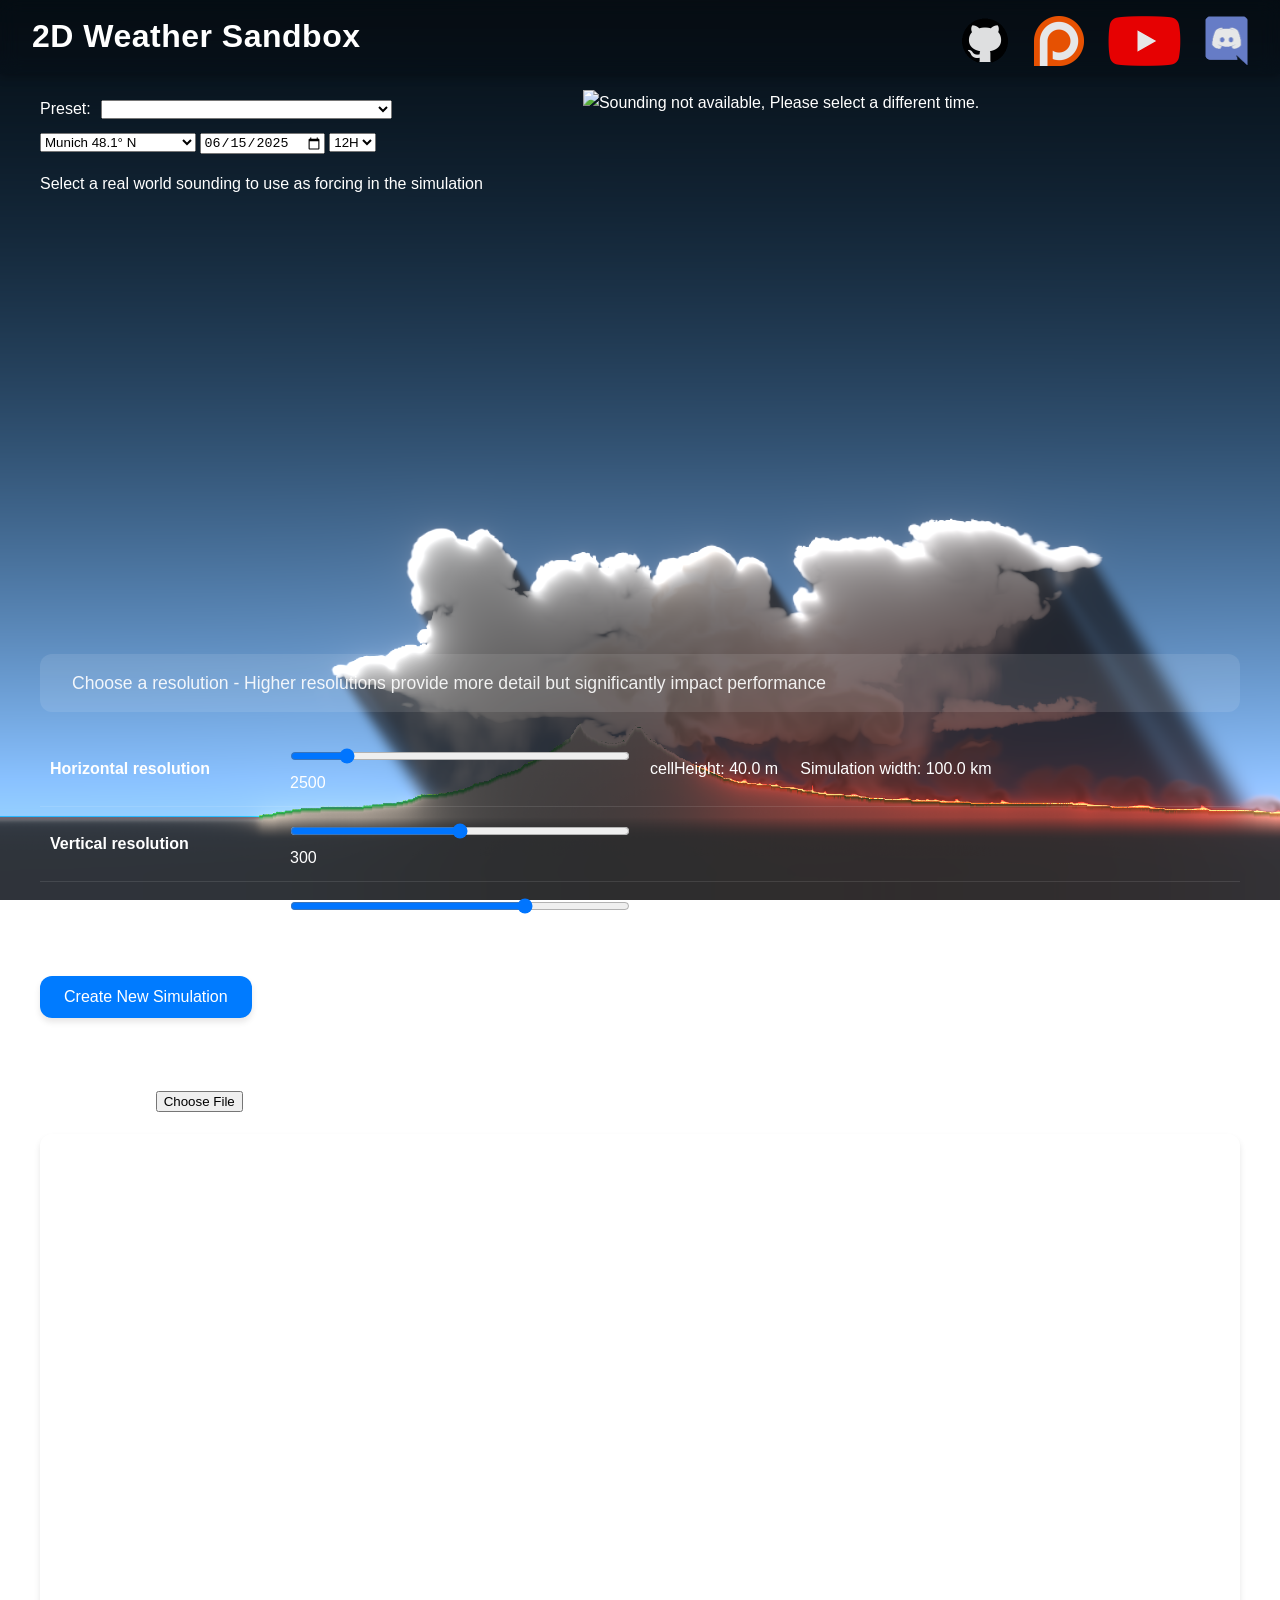
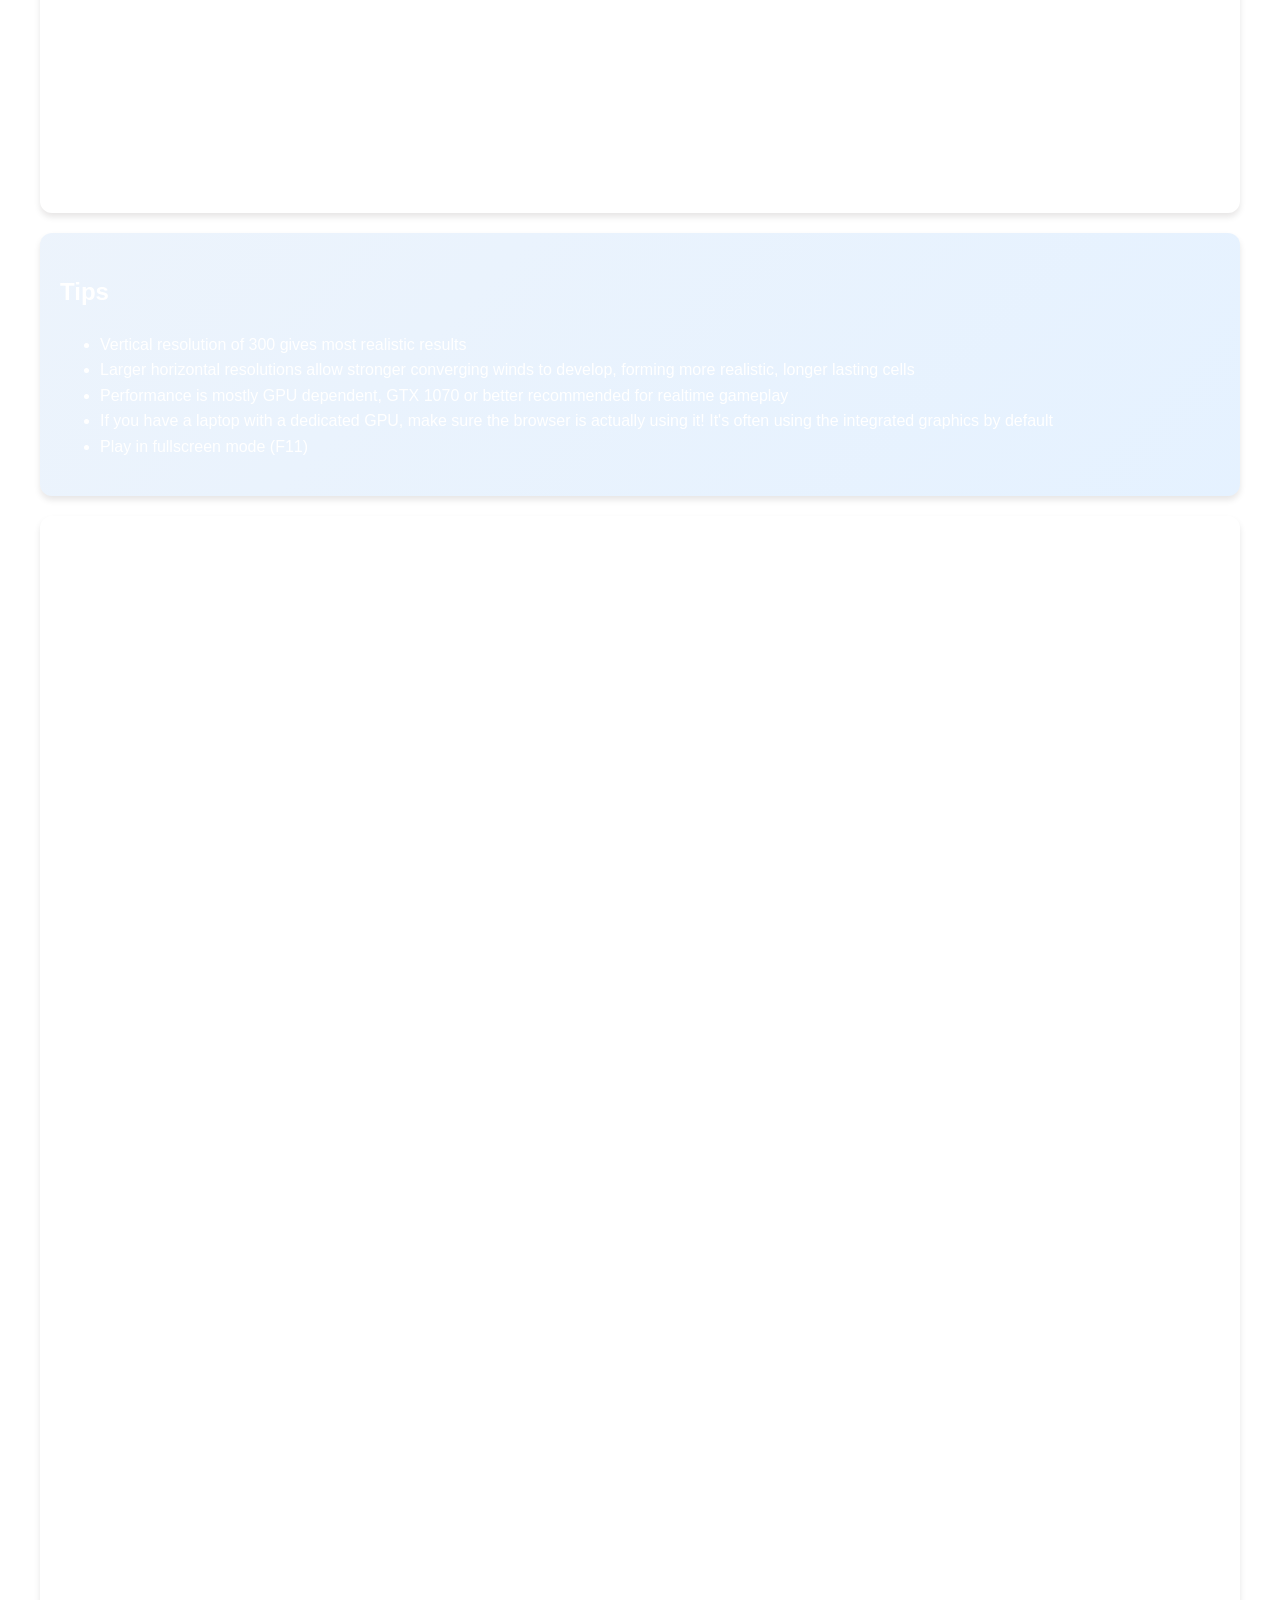
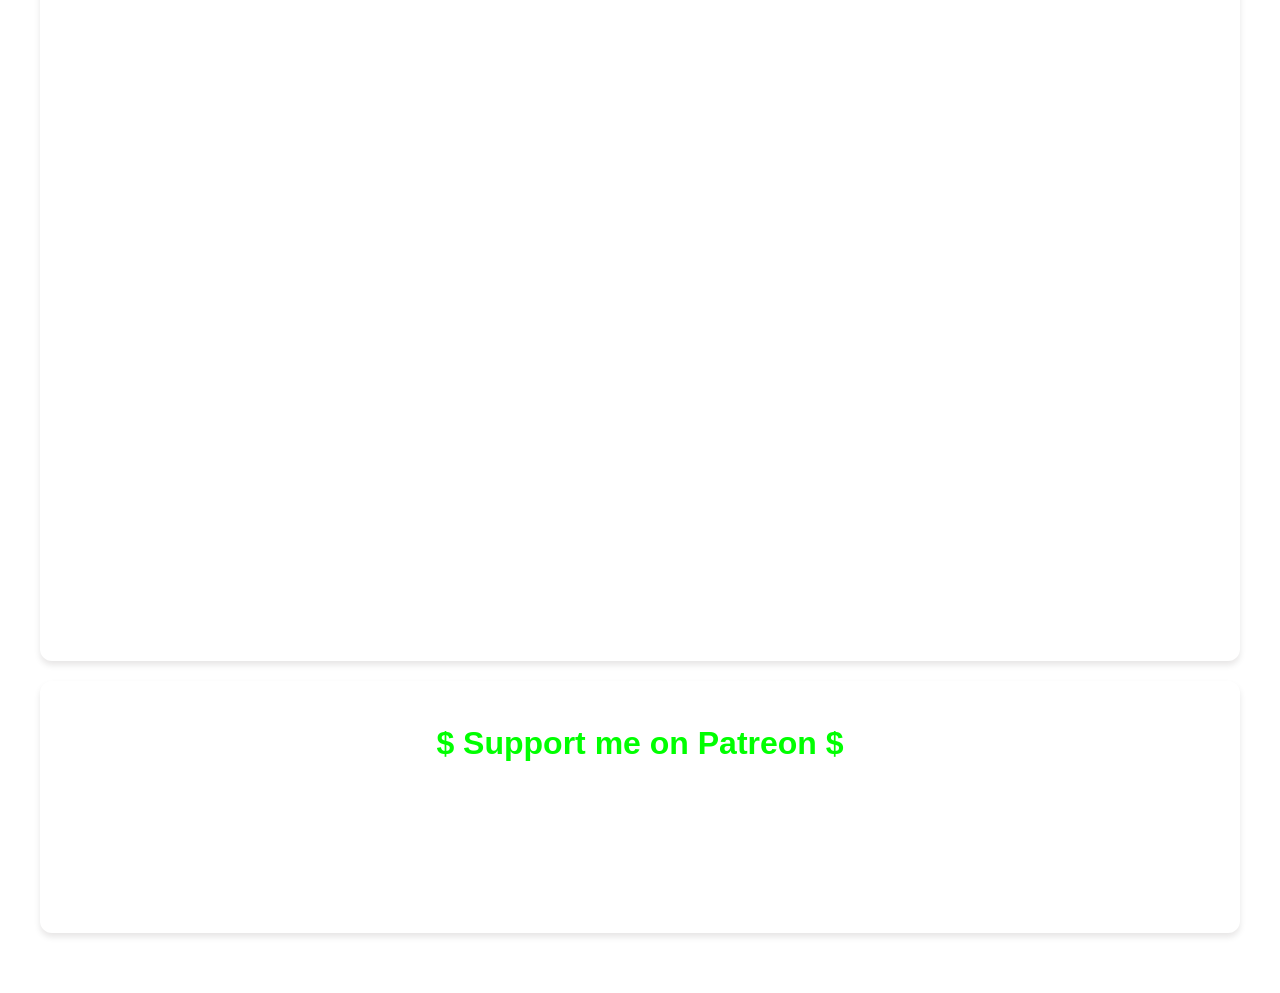
==== index.html @ 775bd4e7 "Allow plane to fly to the right Increase strenght of wind tool  Update discord link  Add extra keybi" ====
<!DOCTYPE html>
<html lang="en">

<head>
    <meta charset="utf-8" />
    <title>2D Weather Sandbox</title>
    <script type="text/javascript" src="libraries/dat.gui.min.js"></script>
    <script type="text/javascript" src="libraries/pako.min.js"></script>
    <script type="text/javascript" src="libraries/chart.js"></script>
    <script type="text/javascript" src="libraries/chartjs-adapter-date-fns.js"></script>
    <script type="text/javascript" src="app.js"></script>
    <link rel="shortcut icon" type="image/x-icon" href="favicon.ico">
    <style>
        :root {
            --text-color: #ffffff;
            --accent-color: #4a90e2;
            --hover-color: #007bff;
            --border-radius: 12px;
            --transition-speed: 0.3s;
            --shadow: 0 4px 6px rgba(15, 5, 5, 0.1);
            --soft-gradient: linear-gradient(135deg, rgba(74, 144, 226, 0.1), rgba(0, 123, 255, 0.1));
        }

        body {
            margin: 0;
            font-family: 'Arial', sans-serif;
            background: url('resources/img/background.png') bottom left no-repeat;
            background-size: cover;
            background-attachment: fixed;
            color: var(--text-color);
            line-height: 1.6;
            overflow-x: hidden;
        }


        .main-nav {
            position: fixed;
            top: 0;
            left: 0;
            right: 0;
            display: flex;
            justify-content: space-between;
            align-items: center;
            padding: 0rem 2rem 0rem 2rem;
            background: rgba(0, 0, 0, 0.13);
            backdrop-filter: blur(10px);
            z-index: 0;
            box-shadow: 0 2px 10px rgba(0, 0, 0, 0.3);
        }

        .nav-title h1 {
            margin: 0;
            font-size: 2.0rem;
            color: var(--text-color);
            font-weight: 600;
            letter-spacing: 0.5px;
        }

        .nav-icons {
            display: flex;
            padding-top: 1rem;
            gap: 1.5rem;
            align-items: center;
        }

        .nav-icons img {
            height: 50px;
            width: auto;
            transition: all 0.3s ease;
            opacity: 0.9;
        }

        .nav-icons a:hover img {
            transform: scale(1.1);
            opacity: 1;
        }

        .resolution-warning {
            margin-top: 4rem;
            max-width: 1200px;
            padding: 1rem 2rem;
            background: rgba(255, 255, 255, 0.1);
            border-radius: var(--border-radius);

        }

        .resolution-warning p {
            margin: 0;
            font-size: 1.1rem;
            color: rgba(255, 255, 255, 0.9);
            line-height: 1.5;
        }

        #IntroScreen {
            padding: 20px;
            max-width: 1200px;
            margin: 20px;
            border-radius: var(--border-radius);
            animation: fadeIn 1s ease-in-out;
        }

        table {
            width: 100%;
            border-collapse: collapse;
            margin: 20px 0;
        }

        table td {
            padding: 10px;
            border-bottom: 1px solid rgba(255, 255, 255, 0.1);
        }

        input[type="range"] {
            width: 100%;
            max-width: 800px;
            margin: 10px 0;
            height: 8px;
        }

        input[type="button"] {
            background: #007bff;
            border: none;
            padding: 12px 24px;
            color: var(--text-color);
            border-radius: var(--border-radius);
            cursor: pointer;
            font-size: 1rem;
            transition: transform var(--transition-speed) ease, box-shadow var(--transition-speed) ease;
            box-shadow: var(--shadow);
        }

        input[type="button"]:hover {
            transform: translateY(-2px);
            box-shadow: 0 6px 12px rgba(0, 0, 0, 0.2);
            background-color: #004a9a;
            transition: var(--transition-speed);
        }

        #help {
            margin: 20px 0;
            padding: 20px;
            background: var(--soft-gradient);
            border-radius: var(--border-radius);
            box-shadow: var(--shadow);
            animation: fadeIn 1s ease-in-out;
        }

        .tips,
        .controls,
        .example-files {
            margin: 20px 0;
            padding: 15px;
            background: rgba(255, 255, 255, 0.1);
            border-radius: var(--border-radius);
            box-shadow: var(--shadow);
        }

        .support {
            margin: 20px 0;
            padding: 15px;
            background: rgba(255, 255, 255, 0.1);
            border-radius: var(--border-radius);
            box-shadow: var(--shadow);
            text-align: center;
        }

        #mainCanvas {
            position: fixed;
            top: 0;
            left: 0;
            z-index: 0;
            display: none;
        }

        #graphCanvas {
            position: fixed;
            z-index: 1;
            display: none;
        }

        .autopilotNumberInput {
            background-color: #0000ff;
            border: 3px solid #0000ff;
            color: #ffffff;
        }

        .airbus-switch {
            display: none
        }

        .airbus-label {
            position: relative;
            width: 50px;
            height: 50px;
            background: #222;
            border: 2px solid #555;
            border-radius: 10px;
            box-shadow: inset 0 0 8px #000;
            color: #fff;
            font-size: 13px;
            font-weight: bold;
            letter-spacing: 1px;
            display: flex;
            justify-content: center;
            align-items: center;
            cursor: pointer;
            align-items: flex-end;
        }

        .airbus-label::before {
            content: "";
            position: absolute;
            top: 8px;
            left: 50%;
            transform: translateX(-50%);
            width: 60%;
            height: 10px;
            background: #020;
            border: 1px solid #030;
            border-radius: 2px;
        }

        .airbus-switch:checked+.airbus-label::before {
            background: #0f0;
            box-shadow: 0 0 8px #0f0;
        }

        :root {
            --size: 50px
        }

        .gauge {
            position: absolute;
            left: 300px;
            height: calc(var(--size)/2);
        }

        svg {
            display: block;
            overflow: visible
        }

        .bg-arc {
            stroke: #263242;
            stroke-width: 24;
            fill: none;
            stroke-linecap: round
        }

        .fill-arc {
            stroke: green;
            stroke-width: 24;
            fill: none;
            stroke-linecap: round;
            transition: stroke 0.4s linear;
        }

        .value {
            font-size: 56px;
            font-weight: 700;
            fill: #ffffff;
            text-anchor: middle
        }
    </style>
</head>

<body id="body" onload="updateSetupSliders();">
    <nav class="main-nav">
        <div class="nav-title">
            <h1>2D Weather Sandbox</h1>
        </div>
        <div class="nav-icons">
            <a href="https://github.com/niels747/2D-Weather-Sandbox" target="_blank" rel="noopener noreferrer">
                <img src="resources/img/Github.png" alt="GitHub">
            </a>
            <a href="https://www.patreon.com/user?u=76043935" target="_blank" rel="noopener noreferrer">
                <img src="resources/img/Patreon.png" alt="Patreon">
            </a>
            <a href="https://www.youtube.com/user/nielsdaemen/videos" target="_blank" rel="noopener noreferrer">
                <img src="resources/img/Youtube.png" alt="YouTube">
            </a>
            <a href="https://discord.gg/8bwmpqRz" target="_blank" rel="noopener noreferrer">
                <img src="resources/img/Discord.png" alt="Discord">
            </a>
        </div>
    </nav>

    <div id="IntroScreen">

        <p style="margin-top: 50px;"></p>

        <div style="width: 100%; height: 500px;">
            <div style="float: left; margin-right: 100px;">
                <div>
                    Preset:<select id="presetSelect" style="margin: 10px;"></select>
                </div>
                <div>
                    <select id="stationSelect"></select>
                    <input type="date" id="datePicker" value="2025-06-15" min="2010-01-01"
                        onchange="prepareSounding();" />

                    <select id="hourSelector" onchange="prepareSounding();">
                        <option value="0">00H</option>
                        <option value="6">06H</option>
                        <option value="12" selected>12H</option>
                        <option value="18">18H</option>
                    </select>
                    <p>Select a real world sounding to use as forcing in the simulation</p>
                </div>
            </div>
            <img style="float: left; height: 500px;" id="soundingPreview"
                alt="Sounding not available, Please select a different time.">
        </div>

        <form id="startBtn" oninput="updateSetupSliders();">
            <div class="resolution-warning">
                <p>Choose a resolution - Higher resolutions provide more detail but significantly impact performance
                </p>
            </div>

            <table>
                <tr>
                    <td><b>Horizontal resolution</b></td>
                    <td style="width: 30%">
                        <input type="range" min="100" max="16000" value="2500" step="100" id="simResSelX" />
                        <output id="simResShowX"></output>
                    </td>
                    <td id="simWorldProperties" style="color:rgb(255, 255, 255); width: 50%"> Cellheight: 40m Sim
                        width:
                        40 km</td>
                </tr>
                <tr>
                    <td><b>Vertical resolution</b></td>
                    <td>
                        <input type="range" min="100" max="500" value="300" step="10" id="simResSelY" />
                        <output id="simResShowY"></output>
                    </td>
                    <td><i id="simResYWarning" style="color:rgb(255, 61, 61); display: none;">Vertical resolutions
                            other
                            than 300 are not optimized and may be buggy!</i></td>
                </tr>
                <tr>
                    <td><b>Simulation height</b></td>
                    <td>
                        <input type="range" min="5000" max="15000" value="12000" step="100" id="simHeightSel" />
                        <output id="simHeightShow"></output>
                    </td>
                    <td><i id="simHeightWarning" style="color:rgb(255, 61, 61); display: none;">Sim heights other
                            than
                            12000 m are not optimized and may be buggy!</i></td>
                </tr>
            </table>
            <input type="button" value="Create New Simulation" onclick="loadData ()" />
            <i>Move the mouse until you see a terrain you like, then just click to start.</i>
        </form>


        <p style="margin-top: 70px;">
            <label for="fileInput">Load Save File:</label>
            <input type="file" id="fileInput" name="fileInput" accept=".weathersandbox " onchange="loadData()" />
        </p>

        <div class="example-files">
            <h3>Example Save Files</h3>
            <p><a style="color: white" href="./saves/Background image.weathersandbox">Background image</a></p>
            <p><a style="color: white" href="./saves/Hotlake Valley.weathersandbox">Hotlake Valley</a></p>
            <p><a style="color: white" href="./saves/Mountain uplift cell.weathersandbox">Mountain Uplift Cell at
                    sunset</a></p>
            <p><a style="color: white" href="./saves/480 km map with strong derecho.weathersandbox">480 km map with
                    strong Derecho</a></p>
            <p><a style="color: white" href="./saves/Three Nice Cells.weathersandbox">Three Nice Cells</a></p>
            <p><a style="color: white" href="./saves/Mountain Snow Storm.weathersandbox">Mountain Snow Storm</a></p>
            <p><a style="color: white" href="./saves/Powerful & Longlasting Cell.weathersandbox">Powerful &
                    Longlasting
                    Cell</a></p>
            <p><a style="color: white" href="./saves/Rain Sucked Up.weathersandbox">Powerful updraft sucking up rain
                    and
                    turning it into hail.</a></p>
            <p><a style="color: white" href="./saves/Powerful Hail and Snow Cells.weathersandbox">Powerful Hail and
                    Snow
                    Cells</a></p>
            <p><a style="color: white" href="./saves/Very nice cell over coastal mountain.weathersandbox">Very nice
                    cell
                    over coastal mountain</a></p>
            <p><a style="color: white" href="./saves/Awesome Convergence Cell.weathersandbox">Awesome Convergence
                    Cell</a></p>
            <p><a style="color: white" href="./saves/Two nice cells in lake valley.weathersandbox">Two nice cells in
                    lake valley</a></p>
            <p><a style="color: white" href="./saves/Insane CAPE.weathersandbox">Insane CAPE</a></p>
            <p><a style="color: white" href="./saves/100 X 100 Test.weathersandbox">100 X 100 Test</a></p>
        </div>

        <div id="help" class="tips">
            <h2>Tips</h2>
            <ul>
                <li>Vertical resolution of 300 gives most realistic results</li>
                <li>Larger horizontal resolutions allow stronger converging winds to develop, forming more
                    realistic,
                    longer lasting cells</li>
                <li>Performance is mostly GPU dependent, GTX 1070 or better recommended for realtime gameplay</li>
                <li>If you have a laptop with a dedicated GPU, make sure the browser is actually using it! It's
                    often
                    using the integrated graphics by default</li>
                <li>Play in fullscreen mode (F11)</li>
            </ul>
        </div>

        <div class="controls">
            <h2>Controls</h2>
            <h3>Mouse</h3>
            <ul>
                <li>Middle mouse button to drag the simulation area around</li>
                <li>Mouse wheel to zoom in and out, Or to change brush size while holding down B</li>
                <li>Left mouse button to use selected tool. Hold down Ctrl (command on mac) to perform the inverted
                    action</li>
                <li>Touchscreen input is pretty basic for now, will add more controls in the future</li>
            </ul>
            <h3>Keys</h3>
            <table style="width: 100%">
                <tr>
                    <td>1 - 9</td>
                    <td>Display Modes</td>
                </tr>
                <tr>
                    <td>QWERTYUIOP [ ] \</td>
                    <td>Tools</td>
                </tr>
                <tr>
                    <td>Left Ctrl</td>
                    <td>Invert Tool Action</td>
                </tr>
                <tr>
                    <td>Esc</td>
                    <td>No Tool, Flashlight</td>
                </tr>
                <tr>
                    <td>Arrows ◄ ▲ ▼ ►</td>
                    <td>Move View</td>
                </tr>
                <tr>
                    <td>+ -</td>
                    <td>Zoom In / Out</td>
                </tr>
                <tr>
                    <td>Right Ctrl</td>
                    <td>Hold For Slower Pan speed</td>
                </tr>
                <tr>
                    <td>Space Bar</td>
                    <td>Pause / Resume</td>
                </tr>
                <tr>
                    <td>Tab</td>
                    <td>Show / Hide Velocity Vectors</td>
                </tr>
                <tr>
                    <td>A</td>
                    <td>Toggle Flight Simulator Mode. Vertical Mouse position controls elevator, Throttle: ▲ ▼ </td>
                </tr>
                <tr>
                    <td>F</td>
                    <td>Toggle camera following plane</td>
                </tr>
                <tr>
                    <td>Shift</td>
                    <td>Toggle Gear</td>
                </tr>
                <tr>
                    <td>Z</td>
                    <td>Drop water from airplane to extinguish fires</td>
                </tr>
                <tr>
                    <td>CapsLk</td>
                    <td>Autopilot</td>
                </tr>
                <tr>
                    <td>.</td>
                    <td>Brakes</td>
                </tr>
                <tr>
                    <td>/</td>
                    <td>Toggle Engine</td>
                </tr>
                <tr>
                    <td>D</td>
                    <td>Show / Hide Droplets</td>
                </tr>
                <tr>
                    <td>X</td>
                    <td>Toggle follow droplet</td>
                </tr>
                <tr>
                    <td>G</td>
                    <td>Show / Hide Sounding Graph</td>
                </tr>
                <tr>
                    <td>N</td>
                    <td>Show / Hide Weather Stations</td>
                </tr>
                <tr>
                    <td>M</td>
                    <td>Add / Remove Weather Stations</td>
                </tr>
                <tr>
                    <td>H</td>
                    <td>Show / Hide GUI</td>
                </tr>
                <tr>
                    <td>V</td>
                    <td>Reset View</td>
                </tr>
                <tr>
                    <td>B</td>
                    <td>Hold To Change Brush Size By Scrolling</td>
                </tr>
                <tr>
                    <td>B x 2</td>
                    <td>Toggle Whole Width Brush</td>
                </tr>
                <tr>
                    <td>L</td>
                    <td>Reload From Save File</td>
                </tr>
                <tr>
                    <td>Home</td>
                    <td>1 Iteration/sec</td>
                </tr>
                <tr>
                    <td>End</td>
                    <td>Auto Iterations/sec</td>
                </tr>
                <tr>
                    <td>PgUp</td>
                    <td>Increase Iterations/sec</td>
                </tr>
                <tr>
                    <td>PgDn</td>
                    <td>Decrease Iterations/sec</td>
                </tr>
            </table>
        </div>

        <div class="support">
            <h1 style="color: rgb(0, 255, 0)">$ Support me on Patreon $</h1>
            If you love my project and want to support its future development, please consider <a
                href="https://www.patreon.com/user?u=76043935" target="_blank" rel="noopener noreferrer"
                style="color: white">supporting me on patreon</a>
            <br />
            Every small amount helps! Thank you!
            <br />
            <br />
            <br />
            <i>By Niels Daemen</i>
        </div>
    </div>

    </div>

    <canvas id="graphCanvas"></canvas>
    <canvas id="dropletInfoCanvas" width="90" height="50"
        style="z-index: 1; position: absolute; left: 50%; top: 50%;"></canvas>
    <canvas id="mainCanvas">
        Your browser does not support HTML5, you must be using a really old browser!
    </canvas>
</body>

</html>
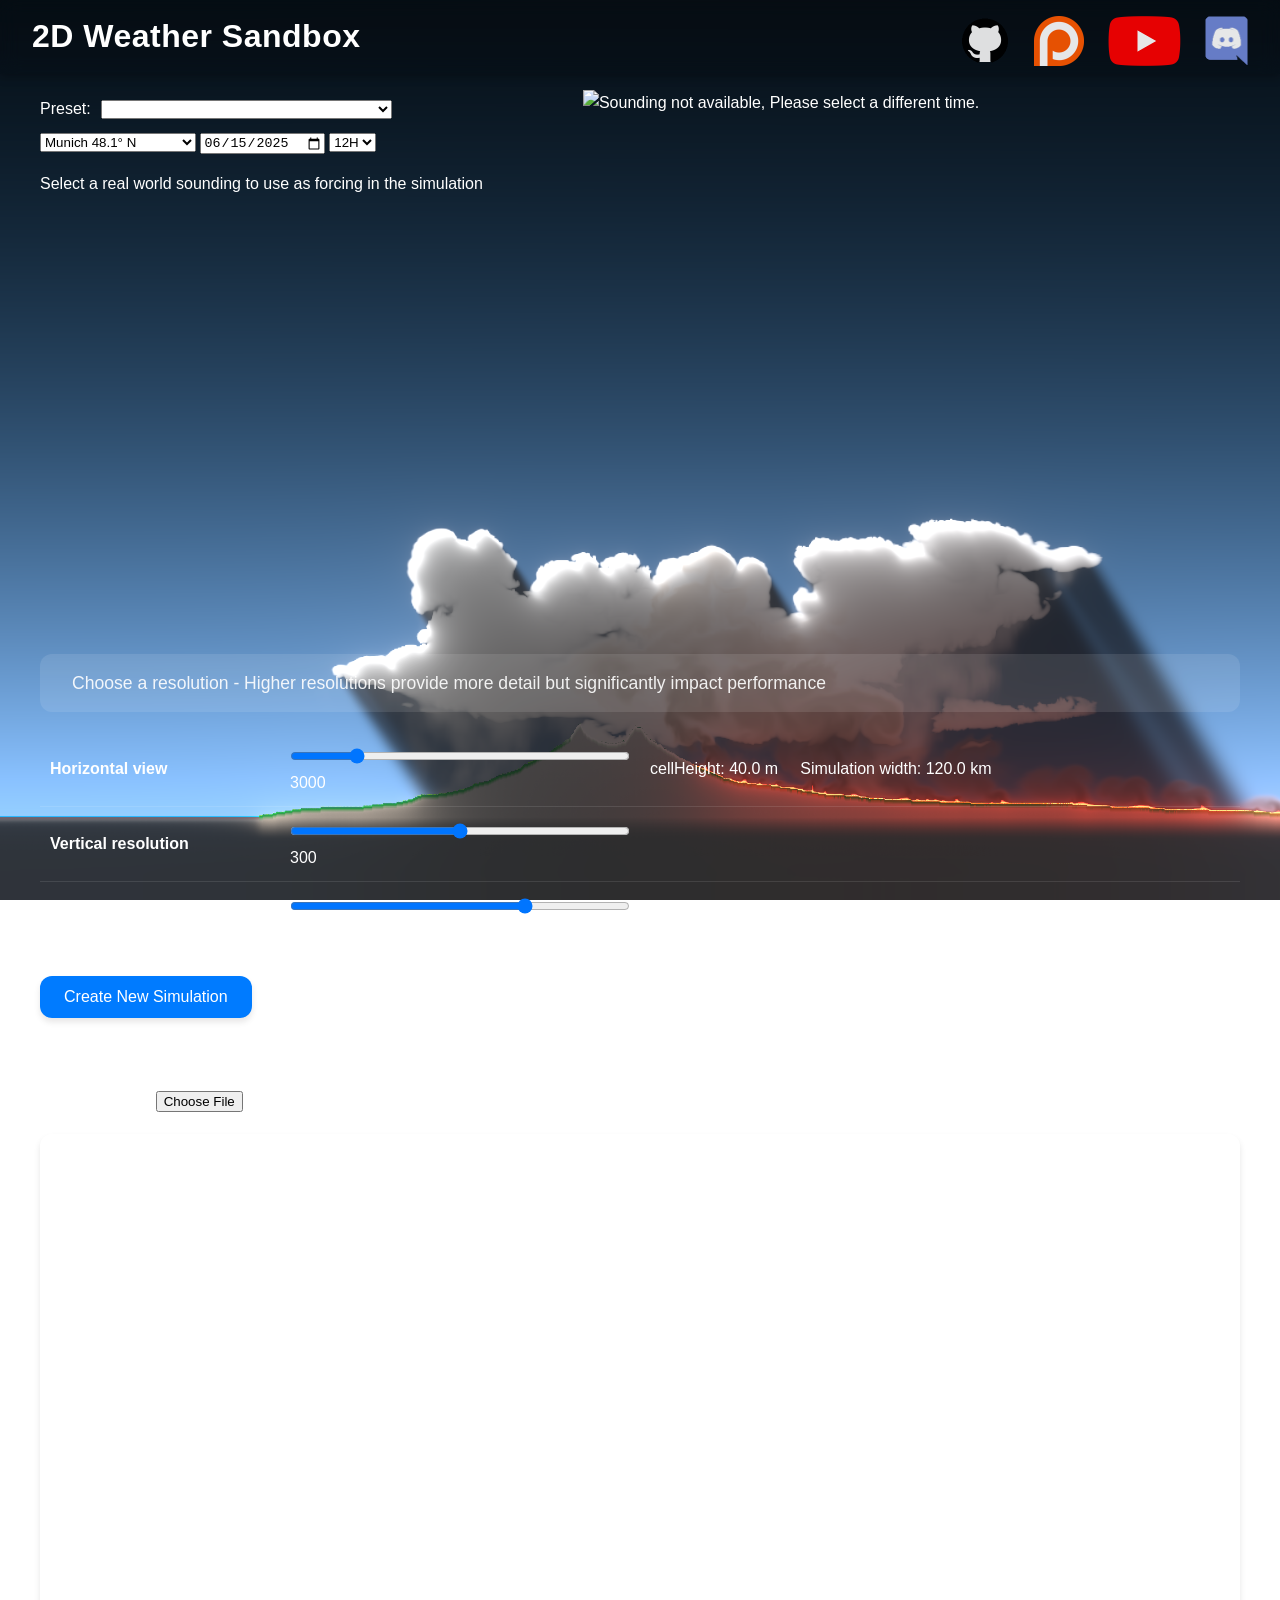
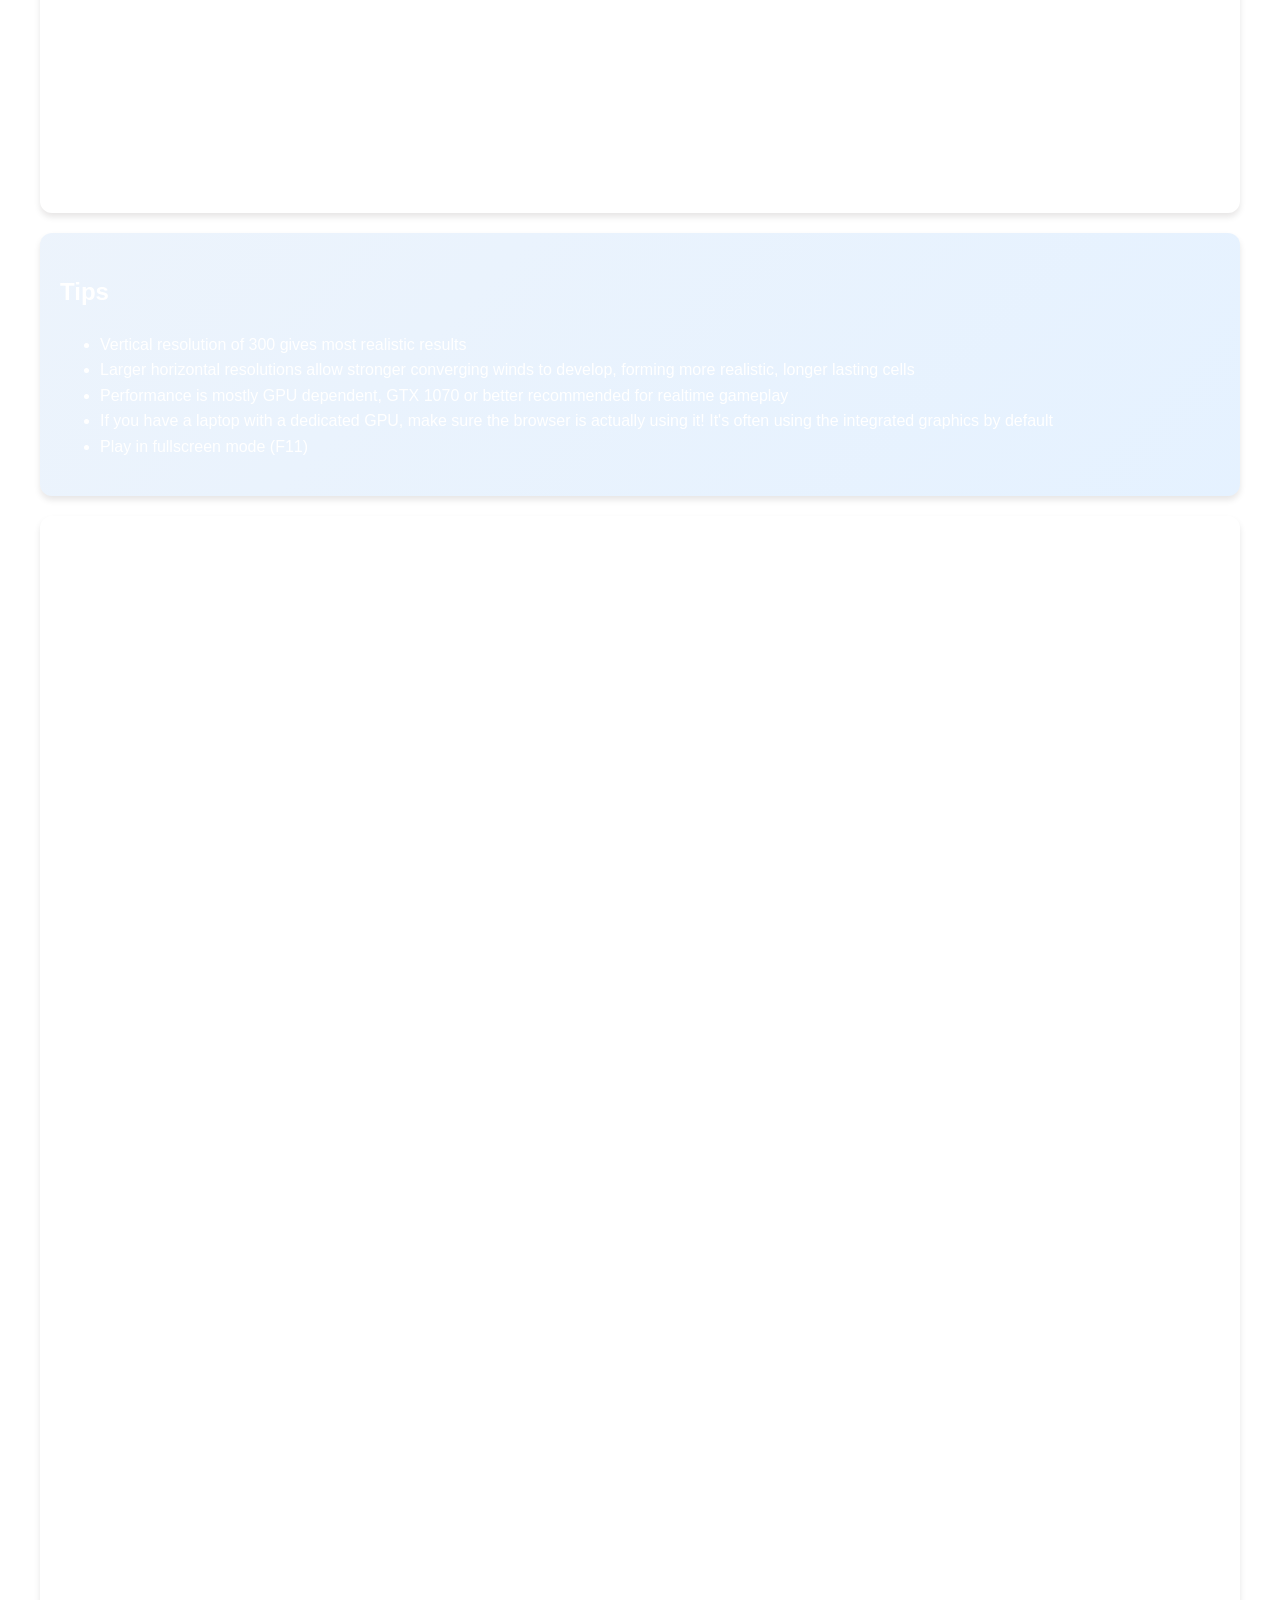
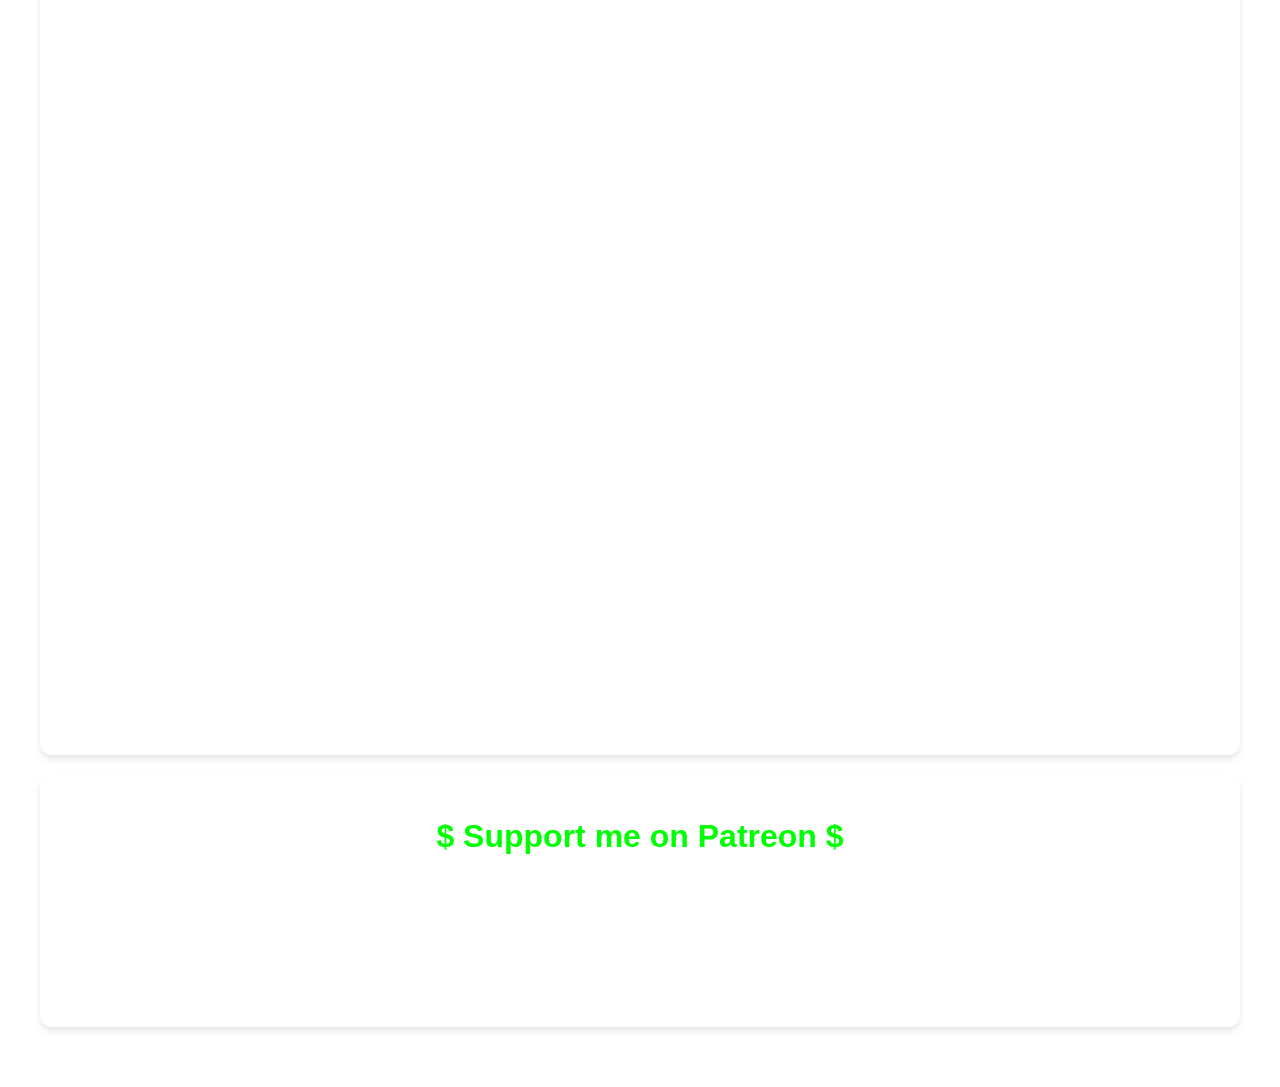
==== commit 7f780071: "Change label from 'Horizontal resolution' to 'Horizontal view'" ====
--- a/index.html
+++ b/index.html
@@ -279,7 +279,7 @@
             <a href="https://www.youtube.com/user/nielsdaemen/videos" target="_blank" rel="noopener noreferrer">
                 <img src="resources/img/Youtube.png" alt="YouTube">
             </a>
-            <a href="https://discord.gg/8bwmpqRz" target="_blank" rel="noopener noreferrer">
+            <a href="https://discord.gg/c4Xdf92PzG" target="_blank" rel="noopener noreferrer">
                 <img src="resources/img/Discord.png" alt="Discord">
             </a>
         </div>
@@ -320,9 +320,9 @@
 
             <table>
                 <tr>
-                    <td><b>Horizontal resolution</b></td>
+                    <td><b>Horizontal view</b></td>
                     <td style="width: 30%">
-                        <input type="range" min="100" max="16000" value="2500" step="100" id="simResSelX" />
+                        <input type="range" min="100" max="16000" value="3000" step="100" id="simResSelX" />
                         <output id="simResShowX"></output>
                     </td>
                     <td id="simWorldProperties" style="color:rgb(255, 255, 255); width: 50%"> Cellheight: 40m Sim
@@ -422,6 +422,14 @@
                     <td>Display Modes</td>
                 </tr>
                 <tr>
+                    <td>K</td>
+                    <td>Air Quality Display</td>
+                </tr>
+                <tr>
+                    <td>C</td>
+                    <td>Relative Humidity & Cloud Density Display</td>
+                </tr>
+                <tr>
                     <td>QWERTYUIOP [ ] \</td>
                     <td>Tools</td>
                 </tr>
@@ -564,4 +572,4 @@
     </canvas>
 </body>
 
-</html>+</html>
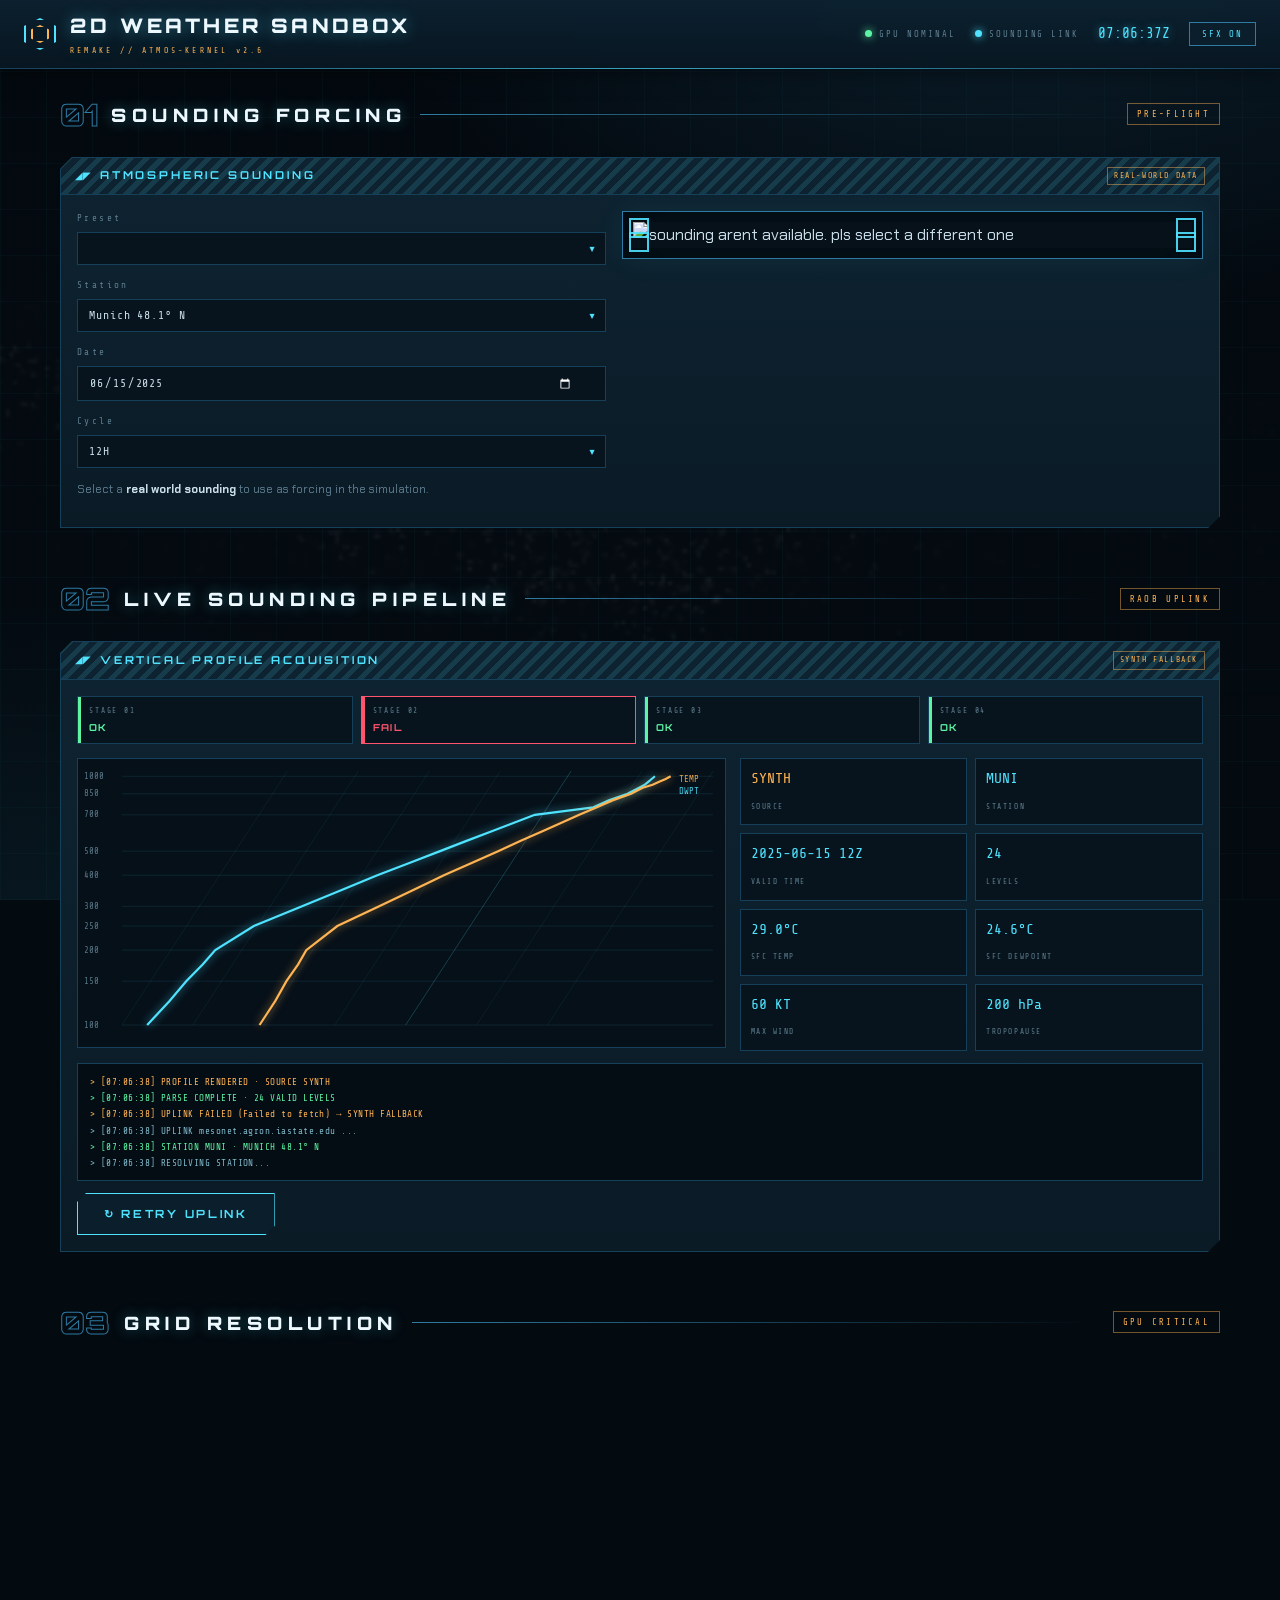
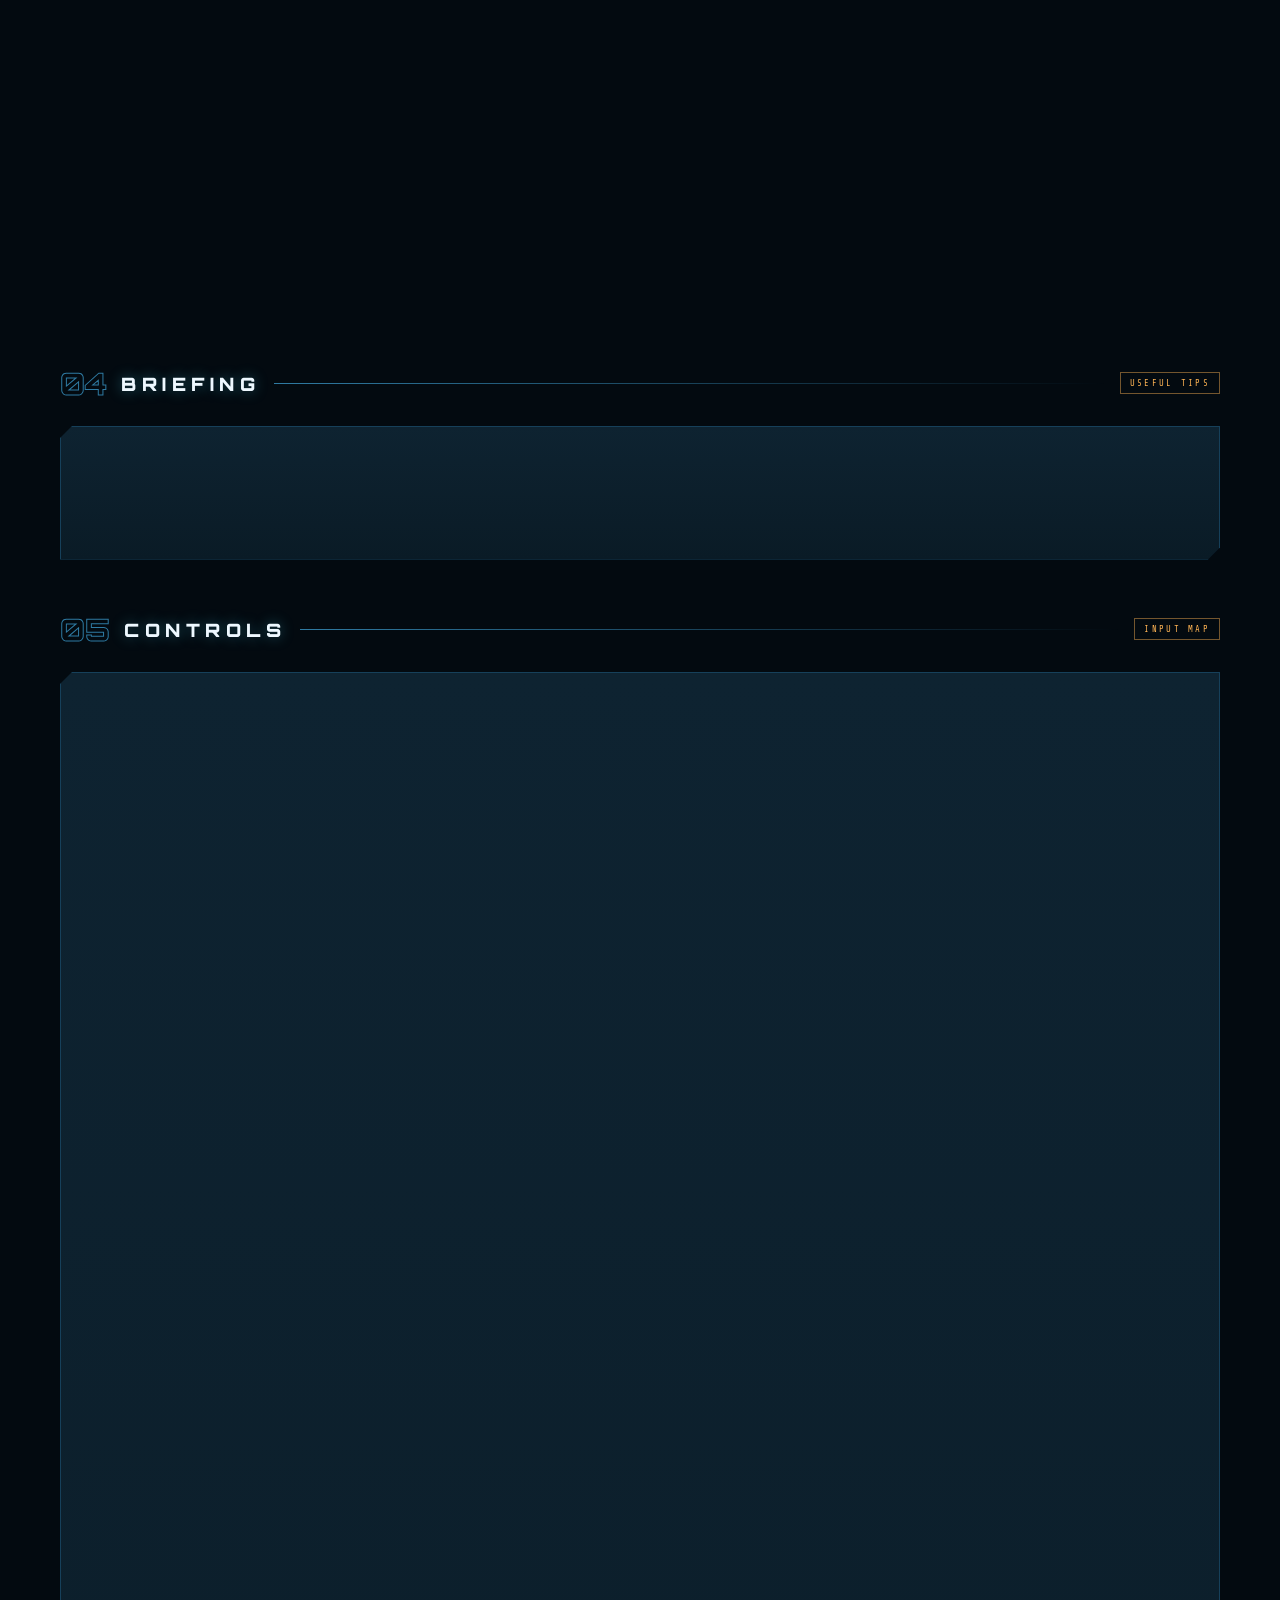
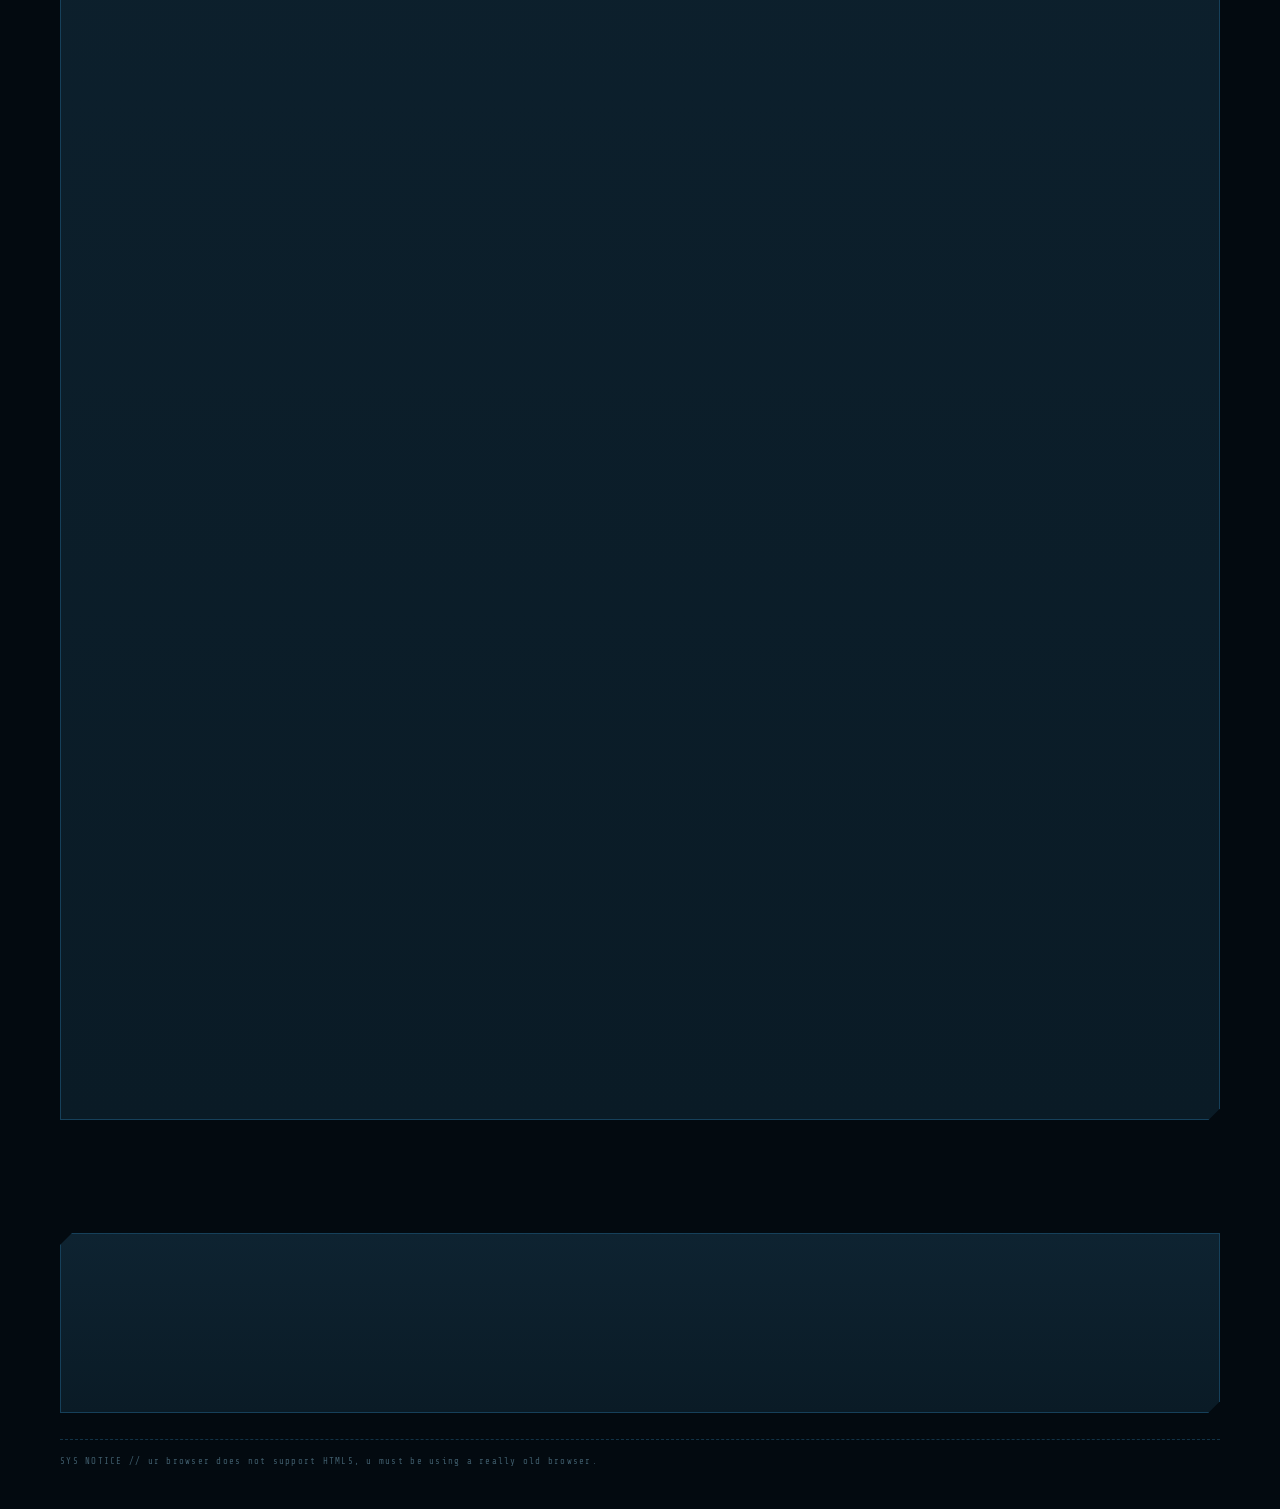
==== commit 3f8f03f4: "Merge dbc052974e10f296dd2d34bd0dbe154a06133fd9 into 0fe98cf10bc844a41e3c5cdb91b897dfe2080e5f" ====
--- a/index.html
+++ b/index.html
@@ -1,287 +1,278 @@
 <!DOCTYPE html>
 <html lang="en">
-
 <head>
     <meta charset="utf-8" />
+    <meta name="viewport" content="width=device-width, initial-scale=1.0" />
     <title>2D Weather Sandbox</title>
     <script type="text/javascript" src="libraries/dat.gui.min.js"></script>
     <script type="text/javascript" src="libraries/pako.min.js"></script>
     <script type="text/javascript" src="libraries/chart.js"></script>
     <script type="text/javascript" src="libraries/chartjs-adapter-date-fns.js"></script>
     <script type="text/javascript" src="app.js"></script>
-    <link rel="shortcut icon" type="image/x-icon" href="favicon.ico">
+    <link rel="shortcut icon" type="image/x-icon" href="296027059_1784035083155840.jpg">
+    <link rel="preconnect" href="https://fonts.googleapis.com">
+    <link href="https://fonts.googleapis.com/css2?family=Orbitron:wght@500;700;900&family=Chakra+Petch:wght@300;400;500;600;700&family=Share+Tech+Mono&display=swap" rel="stylesheet">
     <style>
         :root {
-            --text-color: #ffffff;
-            --accent-color: #4a90e2;
-            --hover-color: #007bff;
-            --border-radius: 12px;
-            --transition-speed: 0.3s;
-            --shadow: 0 4px 6px rgba(15, 5, 5, 0.1);
-            --soft-gradient: linear-gradient(135deg, rgba(74, 144, 226, 0.1), rgba(0, 123, 255, 0.1));
+            --bg0:#030a10; --bg1:#071722;
+            --panel:#0a1b26; --panel2:#0e2331;
+            --line:#16405a; --line-hi:#2f7ba3;
+            --cyan:#4fe3ff; --cyan-soft:rgba(79,227,255,.13);
+            --amber:#ffb454; --green:#5df5a4; --red:#ff5470;
+            --txt:#c9dde8; --dim:#5e7f90;
+            --disp:'Orbitron',sans-serif; --body:'Chakra Petch',sans-serif; --mono:'Share Tech Mono',monospace;
+            /* preserved tokens */
+            --text-color:#c9dde8; --accent-color:#4fe3ff; --hover-color:#4fe3ff;
+            --border-radius:0px; --transition-speed:0.3s; --shadow:0 0 18px rgba(79,227,255,.10);
+            --soft-gradient:linear-gradient(180deg,var(--panel2),var(--panel));
+            --size:50px;
         }
-
-        body {
-            margin: 0;
-            font-family: 'Arial', sans-serif;
-            background: url('resources/img/background.png') bottom left no-repeat;
-            background-size: cover;
-            background-attachment: fixed;
-            color: var(--text-color);
-            line-height: 1.6;
-            overflow-x: hidden;
+        * { box-sizing:border-box }
+        html { scroll-behavior:smooth }
+        /* PERF: solid base; decorative layers on a static fixed ::before (no background-attachment:fixed) */
+        body { margin:0; font-family:var(--body); color:var(--txt); line-height:1.6; overflow-x:hidden; background:#030a10; }
+        body::before{
+            content:''; position:fixed; inset:0; z-index:-1; pointer-events:none;
+            background:
+                radial-gradient(1100px 640px at 80% -8%, rgba(31,86,120,.30), transparent 60%),
+                radial-gradient(900px 620px at 4% 108%, rgba(20,70,90,.26), transparent 60%),
+                repeating-linear-gradient(0deg, rgba(79,227,255,.026) 0 1px, transparent 1px 46px),
+                repeating-linear-gradient(90deg, rgba(79,227,255,.026) 0 1px, transparent 1px 46px),
+                linear-gradient(rgba(3,10,16,.90), rgba(3,10,16,.94)),
+                url('resources/img/Screenshot_2025-09-09-20-04-46-81_519dd438856772e7f7134c9b52cd9f52.jpg') center/cover;
         }
-
-
-        .main-nav {
-            position: fixed;
-            top: 0;
-            left: 0;
-            right: 0;
-            display: flex;
-            justify-content: space-between;
-            align-items: center;
-            padding: 0rem 2rem 0rem 2rem;
-            background: rgba(0, 0, 0, 0.13);
-            backdrop-filter: blur(10px);
-            z-index: 0;
-            box-shadow: 0 2px 10px rgba(0, 0, 0, 0.3);
-        }
-
-        .nav-title h1 {
-            margin: 0;
-            font-size: 2.0rem;
-            color: var(--text-color);
-            font-weight: 600;
-            letter-spacing: 0.5px;
-        }
-
-        .nav-icons {
-            display: flex;
-            padding-top: 1rem;
-            gap: 1.5rem;
-            align-items: center;
-        }
-
-        .nav-icons img {
-            height: 50px;
-            width: auto;
-            transition: all 0.3s ease;
-            opacity: 0.9;
-        }
-
-        .nav-icons a:hover img {
-            transform: scale(1.1);
-            opacity: 1;
-        }
-
-        .resolution-warning {
-            margin-top: 4rem;
-            max-width: 1200px;
-            padding: 1rem 2rem;
-            background: rgba(255, 255, 255, 0.1);
-            border-radius: var(--border-radius);
-
-        }
-
-        .resolution-warning p {
-            margin: 0;
-            font-size: 1.1rem;
-            color: rgba(255, 255, 255, 0.9);
-            line-height: 1.5;
-        }
-
-        #IntroScreen {
-            padding: 20px;
-            max-width: 1200px;
-            margin: 20px;
-            border-radius: var(--border-radius);
-            animation: fadeIn 1s ease-in-out;
-        }
-
-        table {
-            width: 100%;
-            border-collapse: collapse;
-            margin: 20px 0;
-        }
-
-        table td {
-            padding: 10px;
-            border-bottom: 1px solid rgba(255, 255, 255, 0.1);
-        }
-
-        input[type="range"] {
-            width: 100%;
-            max-width: 800px;
-            margin: 10px 0;
-            height: 8px;
-        }
-
-        input[type="button"] {
-            background: #007bff;
-            border: none;
-            padding: 12px 24px;
-            color: var(--text-color);
-            border-radius: var(--border-radius);
-            cursor: pointer;
-            font-size: 1rem;
-            transition: transform var(--transition-speed) ease, box-shadow var(--transition-speed) ease;
-            box-shadow: var(--shadow);
-        }
-
-        input[type="button"]:hover {
-            transform: translateY(-2px);
-            box-shadow: 0 6px 12px rgba(0, 0, 0, 0.2);
-            background-color: #004a9a;
-            transition: var(--transition-speed);
-        }
-
-        #help {
-            margin: 20px 0;
-            padding: 20px;
-            background: var(--soft-gradient);
-            border-radius: var(--border-radius);
-            box-shadow: var(--shadow);
-            animation: fadeIn 1s ease-in-out;
-        }
-
-        .tips,
-        .controls,
-        .example-files {
-            margin: 20px 0;
-            padding: 15px;
-            background: rgba(255, 255, 255, 0.1);
-            border-radius: var(--border-radius);
-            box-shadow: var(--shadow);
-        }
-
-        .support {
-            margin: 20px 0;
-            padding: 15px;
-            background: rgba(255, 255, 255, 0.1);
-            border-radius: var(--border-radius);
-            box-shadow: var(--shadow);
-            text-align: center;
-        }
-
-        #mainCanvas {
-            position: fixed;
-            top: 0;
-            left: 0;
-            z-index: 0;
-            display: none;
-        }
-
-        #graphCanvas {
-            position: fixed;
-            z-index: 1;
-            display: none;
-        }
-
-        .autopilotNumberInput {
-            background-color: #0000ff;
-            border: 3px solid #0000ff;
-            color: #ffffff;
-        }
-
-        .airbus-switch {
-            display: none
-        }
-
-        .airbus-label {
-            position: relative;
-            width: 50px;
-            height: 50px;
-            background: #222;
-            border: 2px solid #555;
-            border-radius: 10px;
-            box-shadow: inset 0 0 8px #000;
-            color: #fff;
-            font-size: 13px;
-            font-weight: bold;
-            letter-spacing: 1px;
-            display: flex;
-            justify-content: center;
-            align-items: center;
-            cursor: pointer;
-            align-items: flex-end;
-        }
-
-        .airbus-label::before {
-            content: "";
-            position: absolute;
-            top: 8px;
-            left: 50%;
-            transform: translateX(-50%);
-            width: 60%;
-            height: 10px;
-            background: #020;
-            border: 1px solid #030;
-            border-radius: 2px;
-        }
-
-        .airbus-switch:checked+.airbus-label::before {
-            background: #0f0;
-            box-shadow: 0 0 8px #0f0;
-        }
-
-        :root {
-            --size: 50px
-        }
-
-        .gauge {
-            position: absolute;
-            left: 300px;
-            height: calc(var(--size)/2);
-        }
-
-        svg {
-            display: block;
-            overflow: visible
-        }
-
-        .bg-arc {
-            stroke: #263242;
-            stroke-width: 24;
-            fill: none;
-            stroke-linecap: round
-        }
-
-        .fill-arc {
-            stroke: green;
-            stroke-width: 24;
-            fill: none;
-            stroke-linecap: round;
-            transition: stroke 0.4s linear;
-        }
-
-        .value {
-            font-size: 56px;
-            font-weight: 700;
-            fill: #ffffff;
-            text-anchor: middle
-        }
+        /* ── kill all setup chrome the moment the simulation takes over ── */
+        body.sim-active .main-nav,
+        body.sim-active #IntroScreen { display:none !important; }
+        body.sim-active::before { display:none; }
+        body.sim-active { background:#000; }
+
+        ::selection{background:var(--cyan);color:#03222e}
+        ::-webkit-scrollbar{width:8px}::-webkit-scrollbar-track{background:#071219}
+        ::-webkit-scrollbar-thumb{background:var(--line)}::-webkit-scrollbar-thumb:hover{background:var(--line-hi)}
+        @keyframes blink{50%{opacity:.3}}
+        @keyframes spin{to{transform:rotate(360deg)}}
+        @keyframes fadeIn{from{opacity:0;transform:translateY(12px)}to{opacity:1;transform:none}}
+        /* PERF: skip rendering offscreen lower sections */
+        .lazy{content-visibility:auto;contain-intrinsic-size:640px}
+
+        /* ===== NAV ===== */
+        .main-nav{position:fixed;top:0;left:0;right:0;display:flex;justify-content:space-between;align-items:center;
+            padding:10px 24px;background:linear-gradient(180deg,rgba(12,33,48,.96),rgba(8,23,34,.96));
+            backdrop-filter:blur(10px);z-index:50;border-bottom:1px solid var(--line);box-shadow:0 2px 20px rgba(0,0,0,.5)}
+        .main-nav::after{content:'';position:absolute;left:0;right:0;bottom:-1px;height:1px;
+            background:linear-gradient(90deg,transparent,var(--cyan),transparent);opacity:.6}
+        .nav-title{display:flex;align-items:center;gap:14px}
+        .glyph{width:32px;height:32px;position:relative;flex:0 0 auto}
+        .glyph::before,.glyph::after{content:'';position:absolute;inset:0;border:2px solid var(--cyan);
+            clip-path:polygon(50% 0,100% 25%,100% 75%,50% 100%,0 75%,0 25%);animation:spin 9s linear infinite}
+        .glyph::after{inset:7px;border-color:var(--amber);animation-direction:reverse;animation-duration:6s}
+        .nav-title h1{margin:0;font-family:var(--disp);font-weight:900;font-size:1.25rem;letter-spacing:.16em;color:#eef8ff;
+            text-shadow:0 0 16px rgba(79,227,255,.45)}
+        .nav-title h1 small{display:block;font-family:var(--mono);font-weight:400;font-size:.5rem;letter-spacing:.4em;color:var(--amber);margin-top:3px}
+        .nav-icons{display:flex;padding-top:0;gap:1.2rem;align-items:center}
+        .nav-icons img{height:50px;width:auto;transition:all .3s ease;opacity:.9}
+        .nav-icons a:hover img{transform:scale(1.1);opacity:1}
+        .led{display:flex;align-items:center;gap:7px;font-family:var(--mono);font-size:.55rem;letter-spacing:.22em;color:var(--dim)}
+        .led i{width:7px;height:7px;border-radius:50%;background:var(--green);box-shadow:0 0 8px var(--green);animation:blink 1.7s infinite}
+        .led.c i{background:var(--cyan);box-shadow:0 0 8px var(--cyan)}
+        #navClock{font-family:var(--mono);font-size:.9rem;color:var(--cyan);text-shadow:0 0 8px rgba(79,227,255,.5)}
+        .sfx-btn{font-family:var(--mono);font-size:.55rem;letter-spacing:.2em;color:var(--cyan);background:#0a1e2b;
+            border:1px solid var(--line-hi);padding:6px 12px;cursor:pointer;transition:.2s}
+        .sfx-btn:hover{border-color:var(--cyan);box-shadow:0 0 12px rgba(79,227,255,.3)}
+        .sfx-btn.off{color:var(--dim);border-color:var(--line)}
+        @media(max-width:820px){.led{display:none}}
+
+        /* ===== LAYOUT ===== */
+        #IntroScreen{padding:20px;max-width:1200px;margin:20px auto;animation:fadeIn .8s ease-in-out;position:relative;z-index:1}
+        .sec-h{display:flex;align-items:center;gap:14px;margin:46px 0 18px}
+        .sec-idx{font-family:var(--disp);font-weight:900;font-size:1.9rem;color:transparent;-webkit-text-stroke:1px var(--line-hi)}
+        .sec-h h2{font-family:var(--disp);font-weight:900;font-size:1.15rem;letter-spacing:.3em;color:#eef8ff;margin:0;text-shadow:0 0 14px rgba(79,227,255,.35)}
+        .sec-line{flex:1;height:1px;background:linear-gradient(90deg,var(--line-hi),transparent)}
+        .sec-tag{font-family:var(--mono);font-size:.55rem;letter-spacing:.26em;color:var(--amber);border:1px solid rgba(255,180,84,.45);padding:3px 9px}
+
+        .panel{background:linear-gradient(180deg,var(--panel2),var(--panel));border:1px solid var(--line);position:relative;
+            clip-path:polygon(0 12px,12px 0,100% 0,100% calc(100% - 12px),calc(100% - 12px) 100%,0 100%);
+            transition:border-color .25s, box-shadow .25s}
+        .panel:hover{border-color:var(--line-hi);box-shadow:0 0 24px rgba(79,227,255,.12)}
+        .panel-h{display:flex;align-items:center;gap:9px;padding:9px 14px;border-bottom:1px solid var(--line);
+            background:repeating-linear-gradient(-45deg, var(--cyan-soft) 0 5px, transparent 5px 11px)}
+        .panel-h .ic{color:var(--cyan);font-size:.65rem}
+        .panel-h h3{font-family:var(--disp);font-weight:700;font-size:.68rem;letter-spacing:.26em;color:var(--cyan);margin:0}
+        .panel-h .tag{margin-left:auto;font-family:var(--mono);font-size:.5rem;letter-spacing:.2em;color:var(--amber);border:1px solid rgba(255,180,84,.45);padding:2px 6px}
+        .panel-b{padding:16px}
+        .note{font-size:.72rem;color:var(--dim);line-height:1.6}
+        .note b{color:var(--txt)}
+
+        /* ===== SOUNDING ===== */
+        .sounding-grid{display:grid;grid-template-columns:1fr 1.1fr;gap:16px;align-items:start}
+        @media(max-width:900px){.sounding-grid{grid-template-columns:1fr}}
+        .field{margin-bottom:13px}
+        .field > label{display:block;font-family:var(--mono);font-size:.58rem;letter-spacing:.26em;color:var(--dim);margin-bottom:6px}
+        select, input[type="date"]{width:100%;appearance:none;-webkit-appearance:none;background:#08141d;border:1px solid var(--line);
+            color:var(--txt);font-family:var(--mono);font-size:.72rem;letter-spacing:.08em;padding:9px 32px 9px 11px;cursor:pointer;transition:.2s;color-scheme:dark}
+        select:hover,select:focus,input[type="date"]:hover,input[type="date"]:focus{border-color:var(--cyan);box-shadow:0 0 12px rgba(79,227,255,.2);outline:none}
+        .selwrap{position:relative}
+        .selwrap::after{content:'▼';position:absolute;right:11px;top:50%;transform:translateY(-50%);color:var(--cyan);font-size:.55rem;pointer-events:none}
+        .preview-frame{position:relative;border:1px solid var(--line-hi);background:#04121c;padding:10px;
+            box-shadow:inset 0 0 60px rgba(0,0,0,.5), 0 0 30px rgba(79,227,255,.07)}
+        .preview-frame .corner{position:absolute;width:20px;height:20px;border:2px solid var(--cyan);z-index:2;opacity:.9}
+        .c-tl{top:6px;left:6px;border-right:0;border-bottom:0}.c-tr{top:6px;right:6px;border-left:0;border-bottom:0}
+        .c-bl{bottom:6px;left:6px;border-right:0;border-top:0}.c-br{bottom:6px;right:6px;border-left:0;border-top:0}
+        #soundingPreview{display:block;width:100%;height:auto;max-height:480px;object-fit:contain;background:#071119}
+
+        /* ===== LIVE PIPELINE ===== */
+        .stages{display:flex;gap:8px;margin-bottom:14px;flex-wrap:wrap}
+        .stage{flex:1;min-width:130px;border:1px solid var(--line);background:#08141d;padding:8px 11px;position:relative;transition:.25s}
+        .stage::after{content:'';position:absolute;left:0;top:0;bottom:0;width:3px;background:var(--line);transition:.25s}
+        .stage .sn{font-family:var(--mono);font-size:.48rem;letter-spacing:.24em;color:var(--dim)}
+        .stage .ss{font-family:var(--disp);font-weight:700;font-size:.6rem;letter-spacing:.14em;color:var(--txt);margin-top:3px;transition:.25s}
+        .stage.active{border-color:var(--cyan)} .stage.active::after{background:var(--cyan);animation:blink .7s infinite}
+        .stage.ok::after{background:var(--green)} .stage.ok .ss{color:var(--green)}
+        .stage.fail{border-color:var(--red)} .stage.fail::after{background:var(--red)} .stage.fail .ss{color:var(--red)}
+        .pipe-grid{display:grid;grid-template-columns:1.4fr 1fr;gap:14px}
+        @media(max-width:820px){.pipe-grid{grid-template-columns:1fr}}
+        #liveSounding{width:100%;height:290px;display:block;border:1px solid var(--line);background:#061019}
+        .pstats{display:grid;grid-template-columns:1fr 1fr;gap:8px;align-content:start}
+        .pstat{border:1px solid var(--line);background:#08141d;padding:8px 10px}
+        .pstat b{display:block;font-family:var(--mono);font-size:.92rem;color:var(--cyan);font-weight:400}
+        .pstat span{font-family:var(--mono);font-size:.48rem;letter-spacing:.2em;color:var(--dim)}
+        .pstat.src b{color:var(--green)} .pstat.src.synth b{color:var(--amber)}
+        .plog{margin-top:12px;border:1px solid var(--line);background:#050d14;padding:10px 12px;font-family:var(--mono);
+            font-size:.58rem;line-height:1.75;letter-spacing:.05em;height:118px;overflow:hidden}
+        .plog div{white-space:nowrap;overflow:hidden;text-overflow:ellipsis;color:#7fb8c9}
+        .plog .ok{color:var(--green)} .plog .warn{color:var(--amber)} .plog .err{color:var(--red)}
+        .retry{margin-top:12px}
+
+        /* ===== RESOLUTION ===== */
+        .resolution-warning{margin:0 0 16px;max-width:none;padding:12px 16px;background:rgba(255,180,84,.07);
+            border:1px solid rgba(255,180,84,.4);border-left:3px solid var(--amber)}
+        .resolution-warning p{margin:0;font-family:var(--mono);font-size:.66rem;letter-spacing:.14em;color:var(--amber)}
+        table{width:100%;border-collapse:collapse;margin:0}
+        table td{padding:14px 10px;border-bottom:1px solid rgba(79,227,255,.1);vertical-align:middle}
+        table td b{font-family:var(--disp);font-weight:700;font-size:.66rem;letter-spacing:.2em;color:var(--txt)}
+        #simWorldProperties{font-family:var(--mono);font-size:.66rem;letter-spacing:.1em;color:var(--cyan) !important}
+        output{font-family:var(--mono);font-size:.72rem;color:var(--cyan);margin-left:10px}
+        #simResYWarning, #simHeightWarning{font-family:var(--mono);font-size:.62rem;letter-spacing:.1em;color:var(--red) !important;animation:blink 1.2s infinite}
+        input[type="range"]{width:100%;max-width:800px;margin:10px 0;height:4px;-webkit-appearance:none;appearance:none;outline:none;cursor:pointer;
+            background:linear-gradient(90deg,var(--cyan) var(--fill,50%),#123346 var(--fill,50%))}
+        input[type="range"]::-webkit-slider-thumb{-webkit-appearance:none;width:16px;height:16px;background:#0a1b26;border:2px solid var(--cyan);
+            cursor:grab;clip-path:polygon(50% 0,100% 50%,50% 100%,0 50%);box-shadow:0 0 9px rgba(79,227,255,.7)}
+        input[type="range"]::-moz-range-thumb{width:13px;height:13px;background:#0a1b26;border:2px solid var(--cyan);border-radius:0}
+        input[type="button"], .btn{font-family:var(--disp);font-weight:700;font-size:.7rem;letter-spacing:.24em;cursor:pointer;color:#03222e;
+            background:var(--cyan);border:1px solid var(--cyan);padding:13px 26px;transition:.18s;
+            clip-path:polygon(9px 0,100% 0,100% calc(100% - 9px),calc(100% - 9px) 100%,0 100%,0 9px);
+            box-shadow:0 0 18px rgba(79,227,255,.4)}
+        input[type="button"]:hover, .btn:hover{background:#8ceeff;box-shadow:0 0 28px rgba(79,227,255,.75);transform:translateY(-2px)}
+        input[type="button"]:active, .btn:active{transform:scale(.97)}
+        .btn.ghost{background:#0a1e2b;color:var(--cyan);box-shadow:none}
+        .btn.ghost:hover{background:var(--cyan);color:#03222e}
+        .terrain-hint{display:block;margin-top:12px;font-family:var(--mono);font-size:.62rem;letter-spacing:.14em;color:var(--dim)}
+        .terrain-hint b{color:var(--green)}
+
+        .file-row{display:flex;align-items:center;gap:14px;flex-wrap:wrap}
+        .file-row label{font-family:var(--disp);font-weight:700;font-size:.66rem;letter-spacing:.22em;color:var(--txt)}
+        input[type="file"]{font-family:var(--mono);font-size:.66rem;color:var(--txt);background:#08141d;border:1px dashed var(--line-hi);padding:10px 14px;cursor:pointer;transition:.2s}
+        input[type="file"]:hover{border-color:var(--cyan);box-shadow:0 0 14px rgba(79,227,255,.25)}
+        input[type="file"]::file-selector-button{font-family:var(--disp);font-weight:700;font-size:.6rem;letter-spacing:.18em;color:var(--cyan);
+            background:#0a1e2b;border:1px solid var(--line-hi);padding:7px 14px;margin-right:12px;cursor:pointer;transition:.2s}
+        input[type="file"]::file-selector-button:hover{background:var(--cyan);color:#03222e}
+
+        #help, .tips, .controls, .example-files{margin:0;padding:0;background:none;border-radius:0;box-shadow:none;animation:none}
+        #help ul, .controls ul{list-style:none;margin:0;padding:0}
+        #help li, .controls li{display:flex;gap:11px;align-items:flex-start;padding:9px 0;border-bottom:1px dashed #123346;font-size:.74rem;line-height:1.6;color:var(--txt)}
+        #help li:last-child, .controls li:last-child{border-bottom:0}
+        #help li::before, .controls li::before{content:'▸';color:var(--amber);font-family:var(--mono)}
+        #help li b, .controls li b{color:var(--cyan)}
+        .controls h3{font-family:var(--disp);font-weight:700;font-size:.7rem;letter-spacing:.28em;color:var(--amber);margin:18px 0 6px}
+        .controls table td{font-size:.74rem}
+        .controls table td:first-child{width:200px}
+        kbd{font-family:var(--mono);font-size:.62rem;color:var(--cyan);background:#0c2130;border:1px solid var(--line);
+            min-width:24px;height:24px;display:inline-grid;place-items:center;padding:0 6px;margin:1px;box-shadow:inset 0 -2px 0 #06131c}
+        .support{margin:0;padding:0;background:none;text-align:left}
+        .support h1{font-family:var(--disp);font-weight:900;font-size:1.1rem;letter-spacing:.24em;color:var(--green) !important;margin:0 0 10px;text-shadow:0 0 16px rgba(93,245,164,.5)}
+        .support a{color:var(--cyan) !important;text-decoration:none;border-bottom:1px solid var(--cyan)}
+        .support a:hover{color:#8ceeff !important;text-shadow:0 0 10px rgba(79,227,255,.6)}
+        .support .by{font-family:var(--mono);font-size:.66rem;letter-spacing:.2em;color:var(--dim)}
+        .html5note{font-family:var(--mono);font-size:.56rem;letter-spacing:.14em;color:#3f5c6b;margin-top:26px;border-top:1px dashed #123346;padding-top:14px}
+
+        /* ===== CANVASES (preserved) ===== */
+        #mainCanvas{position:fixed;top:0;left:0;z-index:0;display:none}
+        #graphCanvas{position:fixed;z-index:1;display:none}
+
+        /* ===== IN-GAME UI (preserved classes, sci-fi skin) ===== */
+        .autopilotNumberInput{background:#0a1e2b;border:2px solid var(--cyan);color:var(--cyan);font-family:var(--mono);padding:4px 6px;box-shadow:0 0 10px rgba(79,227,255,.3)}
+        .airbus-switch{display:none}
+        .airbus-label{position:relative;width:50px;height:50px;background:linear-gradient(180deg,#0e2331,#08141d);
+            border:2px solid var(--line-hi);border-radius:6px;box-shadow:inset 0 0 10px #000, 0 0 8px rgba(79,227,255,.15);
+            color:#cfe9f2;font-family:var(--mono);font-size:11px;font-weight:bold;letter-spacing:1px;
+            display:flex;justify-content:center;align-items:center;align-items:flex-end;cursor:pointer;padding-bottom:5px;transition:.2s}
+        .airbus-label:hover{border-color:var(--cyan)}
+        .airbus-label::before{content:"";position:absolute;top:8px;left:50%;transform:translateX(-50%);width:60%;height:10px;
+            background:#0a2a1a;border:1px solid #0f3a26;border-radius:2px;transition:.2s}
+        .airbus-switch:checked + .airbus-label::before{background:var(--green);box-shadow:0 0 10px var(--green)}
+        .gauge{position:absolute;left:300px;height:calc(var(--size)/2)}
+        svg{display:block;overflow:visible}
+        .bg-arc{stroke:#1b3a4d;stroke-width:24;fill:none;stroke-linecap:round}
+        .fill-arc{stroke:var(--green);stroke-width:24;fill:none;stroke-linecap:round;transition:stroke .4s linear;filter:drop-shadow(0 0 6px rgba(93,245,164,.6))}
+        .value{font-size:56px;font-weight:700;fill:#eaf7ff;text-anchor:middle;font-family:var(--mono)}
+        /* ===== LOADING SCREEN (reworked) ===== */
+        .ls-overlay{position:fixed;inset:0;z-index:80;display:flex;align-items:center;justify-content:center;
+            background:
+                radial-gradient(1000px 560px at 50% 28%, rgba(24,74,108,.28), transparent 65%),
+                repeating-linear-gradient(0deg, rgba(79,227,255,.02) 0 1px, transparent 1px 42px),
+                repeating-linear-gradient(90deg, rgba(79,227,255,.02) 0 1px, transparent 1px 42px),
+                #030a10;
+            opacity:1;transition:opacity .45s ease}
+        .ls-overlay.ls-done{opacity:0;pointer-events:none}
+        .ls-box{width:min(560px,88vw);position:relative;padding:26px 30px 24px;
+            background:linear-gradient(180deg,var(--panel2),var(--panel));border:1px solid var(--line);
+            clip-path:polygon(0 14px,14px 0,100% 0,100% calc(100% - 14px),calc(100% - 14px) 100%,0 100%);
+            box-shadow:0 0 60px rgba(79,227,255,.08), inset 0 0 40px rgba(0,0,0,.4);
+            animation:fadeIn .5s ease-in-out}
+        .ls-head{display:flex;align-items:center;gap:14px;margin-bottom:20px}
+        .ls-titles{min-width:0}
+        .ls-glyph{width:34px;height:34px;position:relative;flex:0 0 auto}
+        .ls-glyph::before,.ls-glyph::after{content:'';position:absolute;inset:0;border:2px solid var(--cyan);
+            clip-path:polygon(50% 0,100% 25%,100% 75%,50% 100%,0 75%,0 25%);animation:spin 9s linear infinite}
+        .ls-glyph::after{inset:8px;border-color:var(--amber);animation-direction:reverse;animation-duration:6s}
+        .ls-title{font-family:var(--disp);font-weight:900;font-size:1.05rem;letter-spacing:.18em;color:#eef8ff;
+            text-shadow:0 0 14px rgba(79,227,255,.4);white-space:nowrap}
+        .ls-sub{font-family:var(--mono);font-size:.55rem;letter-spacing:.34em;color:var(--amber);margin-top:4px;white-space:nowrap}
+        .ls-led{margin-left:auto;width:9px;height:9px;border-radius:50%;flex:0 0 auto;background:var(--green);
+            box-shadow:0 0 10px var(--green);animation:blink 1.4s infinite}
+        .ls-status{font-family:var(--mono);font-size:.68rem;letter-spacing:.2em;color:var(--txt);
+            min-height:1.4em;margin-bottom:10px;white-space:nowrap;overflow:hidden;text-overflow:ellipsis}
+        .ls-track{height:12px;background:#050d14;border:1px solid var(--line);position:relative;overflow:hidden}
+        .ls-fill{height:100%;width:0%;background:linear-gradient(90deg,#0f6f8f,var(--cyan));
+            box-shadow:0 0 14px rgba(79,227,255,.75);transition:width .3s ease}
+        .ls-track::after{content:'';position:absolute;top:0;bottom:0;left:0;width:38%;
+            background:linear-gradient(90deg,transparent,rgba(238,248,255,.16),transparent);
+            transform:translateX(-120%);animation:lsScan 1.6s linear infinite}
+        @keyframes lsScan{to{transform:translateX(340%)}}
+        .ls-meta{display:flex;justify-content:space-between;margin-top:10px}
+        .ls-percent{font-family:var(--disp);font-weight:700;font-size:1.35rem;color:var(--cyan);
+            text-shadow:0 0 12px rgba(79,227,255,.55)}
+        .ls-step{font-family:var(--mono);font-size:.58rem;letter-spacing:.26em;color:var(--dim);align-self:flex-end}
+        .ls-overlay.ls-error .ls-fill{background:linear-gradient(90deg,#8f1f30,var(--red));box-shadow:0 0 14px rgba(255,84,112,.7)}
+        .ls-overlay.ls-error .ls-status{color:var(--red)}
+        .ls-overlay.ls-error .ls-percent{color:var(--red);text-shadow:0 0 12px rgba(255,84,112,.55)}
+        .ls-overlay.ls-error .ls-led{background:var(--red);box-shadow:0 0 10px var(--red)}
     </style>
 </head>
 
 <body id="body" onload="updateSetupSliders();">
+
     <nav class="main-nav">
         <div class="nav-title">
-            <h1>2D Weather Sandbox</h1>
+            <div class="glyph"></div>
+            <h1>2D WEATHER SANDBOX <small>REMAKE // ATMOS-KERNEL v2.6</small></h1>
         </div>
         <div class="nav-icons">
-            <a href="https://github.com/niels747/2D-Weather-Sandbox" target="_blank" rel="noopener noreferrer">
-                <img src="resources/img/Github.png" alt="GitHub">
-            </a>
-            <a href="https://www.patreon.com/user?u=76043935" target="_blank" rel="noopener noreferrer">
-                <img src="resources/img/Patreon.png" alt="Patreon">
-            </a>
-            <a href="https://www.youtube.com/user/nielsdaemen/videos" target="_blank" rel="noopener noreferrer">
-                <img src="resources/img/Youtube.png" alt="YouTube">
-            </a>
-            <a href="https://discord.gg/c4Xdf92PzG" target="_blank" rel="noopener noreferrer">
-                <img src="resources/img/Discord.png" alt="Discord">
-            </a>
+            <span class="led"><i></i>GPU NOMINAL</span>
+            <span class="led c"><i></i>SOUNDING LINK</span>
+            <span id="navClock">--:--:--Z</span>
+            <button class="sfx-btn" id="sfxToggle" type="button">SFX ON</button>
         </div>
     </nav>
 
@@ -289,287 +280,476 @@
 
         <p style="margin-top: 50px;"></p>
 
-        <div style="width: 100%; height: 500px;">
-            <div style="float: left; margin-right: 100px;">
+        <!-- ═══ 01 SOUNDING FORCING ═══ -->
+        <div class="sec-h">
+            <span class="sec-idx">01</span><h2>SOUNDING FORCING</h2><span class="sec-line"></span><span class="sec-tag">PRE-FLIGHT</span>
+        </div>
+        <section class="panel">
+            <header class="panel-h"><span class="ic">◢◤</span><h3>ATMOSPHERIC SOUNDING</h3><span class="tag">REAL-WORLD DATA</span></header>
+            <div class="panel-b sounding-grid">
                 <div>
-                    Preset:<select id="presetSelect" style="margin: 10px;"></select>
+                    <div class="field">
+                        <label for="presetSelect">Preset</label>
+                        <div class="selwrap"><select id="presetSelect" style="margin: 0;"></select></div>
+                    </div>
+                    <div class="field">
+                        <label for="stationSelect">Station</label>
+                        <div class="selwrap"><select id="stationSelect"></select></div>
+                    </div>
+                    <div class="field">
+                        <label for="datePicker">Date</label>
+                        <input type="date" id="datePicker" value="2025-06-15" min="2010-01-01" onchange="prepareSounding();" />
+                    </div>
+                    <div class="field">
+                        <label for="hourSelector">Cycle</label>
+                        <div class="selwrap">
+                            <select id="hourSelector" onchange="prepareSounding();">
+                                <option value="0">00H</option>
+                                <option value="6">06H</option>
+                                <option value="12" selected>12H</option>
+                                <option value="18">18H</option>
+                            </select>
+                        </div>
+                    </div>
+                    <p class="note">Select a <b>real world sounding</b> to use as forcing in the simulation.</p>
                 </div>
-                <div>
-                    <select id="stationSelect"></select>
-                    <input type="date" id="datePicker" value="2025-06-15" min="2010-01-01"
-                        onchange="prepareSounding();" />
-
-                    <select id="hourSelector" onchange="prepareSounding();">
-                        <option value="0">00H</option>
-                        <option value="6">06H</option>
-                        <option value="12" selected>12H</option>
-                        <option value="18">18H</option>
-                    </select>
-                    <p>Select a real world sounding to use as forcing in the simulation</p>
+                <div class="preview-frame">
+                    <span class="corner c-tl"></span><span class="corner c-tr"></span>
+                    <span class="corner c-bl"></span><span class="corner c-br"></span>
+                    <img id="soundingPreview" alt="sounding arent available. pls select a different one">
                 </div>
             </div>
-            <img style="float: left; height: 500px;" id="soundingPreview"
-                alt="Sounding not available, Please select a different time.">
+        </section>
+
+        <!-- ═══ 02 LIVE SOUNDING PIPELINE ═══ -->
+        <div class="sec-h">
+            <span class="sec-idx">02</span><h2>LIVE SOUNDING PIPELINE</h2><span class="sec-line"></span><span class="sec-tag">RAOB UPLINK</span>
         </div>
-
-        <form id="startBtn" oninput="updateSetupSliders();">
-            <div class="resolution-warning">
-                <p>Choose a resolution - Higher resolutions provide more detail but significantly impact performance
+        <section class="panel">
+            <header class="panel-h"><span class="ic">◢◤</span><h3>VERTICAL PROFILE ACQUISITION</h3><span class="tag" id="pipeSrc">STANDBY</span></header>
+            <div class="panel-b">
+                <div class="stages">
+                    <div class="stage" data-stage="station"><div class="sn">STAGE 01</div><div class="ss">STATION</div></div>
+                    <div class="stage" data-stage="uplink"><div class="sn">STAGE 02</div><div class="ss">UPLINK</div></div>
+                    <div class="stage" data-stage="parse"><div class="sn">STAGE 03</div><div class="ss">PARSE</div></div>
+                    <div class="stage" data-stage="profile"><div class="sn">STAGE 04</div><div class="ss">PROFILE</div></div>
+                </div>
+                <div class="pipe-grid">
+                    <canvas id="liveSounding"></canvas>
+                    <div class="pstats">
+                        <div class="pstat src" id="psSrcWrap"><b id="psSrc">—</b><span>SOURCE</span></div>
+                        <div class="pstat"><b id="psSt">—</b><span>STATION</span></div>
+                        <div class="pstat"><b id="psTime">—</b><span>VALID TIME</span></div>
+                        <div class="pstat"><b id="psN">—</b><span>LEVELS</span></div>
+                        <div class="pstat"><b id="psT">—</b><span>SFC TEMP</span></div>
+                        <div class="pstat"><b id="psTd">—</b><span>SFC DEWPOINT</span></div>
+                        <div class="pstat"><b id="psW">—</b><span>MAX WIND</span></div>
+                        <div class="pstat"><b id="psTro">—</b><span>TROPOPAUSE</span></div>
+                    </div>
+                </div>
+                <div class="plog" id="pipeLog"></div>
+                <button class="btn ghost retry" id="pipeRetry" type="button">↻ RETRY UPLINK</button>
+            </div>
+        </section>
+
+        <!-- ═══ 03 GRID RESOLUTION ═══ -->
+        <div class="sec-h">
+            <span class="sec-idx">03</span><h2>GRID RESOLUTION</h2><span class="sec-line"></span><span class="sec-tag">GPU CRITICAL</span>
+        </div>
+        <section class="panel">
+            <header class="panel-h"><span class="ic">◢◤</span><h3>SIMULATION GRID</h3><span class="tag">PERFORMANCE</span></header>
+            <div class="panel-b">
+                <form id="startBtn" oninput="updateSetupSliders();">
+                    <div class="resolution-warning">
+                        <p>⚠ CHOOSE THE RESOLUTION — HIGHER RESOLUTIONS PROVIDE MORE DETAIL BUT SIGNIFICANTLY IMPACT PERFORMANCE FROM GPU LOAD</p>
+                    </div>
+                    <table>
+                        <tr>
+                            <td><b>HORIZONTAL RESOLUTION</b></td>
+                            <td style="width: 30%">
+                                <input type="range" min="100" max="16000" value="3000" step="100" id="simResSelX" />
+                                <output id="simResShowX"></output>
+                            </td>
+                            <td id="simWorldProperties" style="width: 50%">Cellheight: 40m &nbsp;·&nbsp; Sim width: 40 km</td>
+                        </tr>
+                        <tr>
+                            <td><b>VERTICAL RESOLUTION</b></td>
+                            <td>
+                                <input type="range" min="100" max="500" value="300" step="10" id="simResSelY" />
+                                <output id="simResShowY"></output>
+                            </td>
+                            <td><i id="simResYWarning" style="display: none;">⚠ Vertical resolutions other than 300 are not very realistic and can be laggy.</i></td>
+                        </tr>
+                        <tr>
+                            <td><b>SIMULATION HEIGHT</b></td>
+                            <td>
+                                <input type="range" min="5000" max="15000" value="12000" step="100" id="simHeightSel" />
+                                <output id="simHeightShow"></output>
+                            </td>
+                            <td><i id="simHeightWarning" style="display: none;">⚠ my granny got hit by a bazooka</i></td>
+                        </tr>
+                    </table>
+                    <input type="button" value="▶ CREATE NEW SIMULATION" onclick="loadData ()" />
+                    <i class="terrain-hint">◈ Move the mouse until you see a <b>terrain you like</b>, then just release the mouse or finger to start.</i>
+                </form>
+                <p style="margin-top: 34px;" class="file-row">
+                    <label for="fileInput">LOAD SAVE FILE:</label>
+                    <input type="file" id="fileInput" name="fileInput" accept=".weathersandbox " onchange="loadData()" />
                 </p>
             </div>
-
-            <table>
-                <tr>
-                    <td><b>Horizontal view</b></td>
-                    <td style="width: 30%">
-                        <input type="range" min="100" max="16000" value="3000" step="100" id="simResSelX" />
-                        <output id="simResShowX"></output>
-                    </td>
-                    <td id="simWorldProperties" style="color:rgb(255, 255, 255); width: 50%"> Cellheight: 40m Sim
-                        width:
-                        40 km</td>
-                </tr>
-                <tr>
-                    <td><b>Vertical resolution</b></td>
-                    <td>
-                        <input type="range" min="100" max="500" value="300" step="10" id="simResSelY" />
-                        <output id="simResShowY"></output>
-                    </td>
-                    <td><i id="simResYWarning" style="color:rgb(255, 61, 61); display: none;">Vertical resolutions
-                            other
-                            than 300 are not optimized and may be buggy!</i></td>
-                </tr>
-                <tr>
-                    <td><b>Simulation height</b></td>
-                    <td>
-                        <input type="range" min="5000" max="15000" value="12000" step="100" id="simHeightSel" />
-                        <output id="simHeightShow"></output>
-                    </td>
-                    <td><i id="simHeightWarning" style="color:rgb(255, 61, 61); display: none;">Sim heights other
-                            than
-                            12000 m are not optimized and may be buggy!</i></td>
-                </tr>
-            </table>
-            <input type="button" value="Create New Simulation" onclick="loadData ()" />
-            <i>Move the mouse until you see a terrain you like, then just click to start.</i>
-        </form>
-
-
-        <p style="margin-top: 70px;">
-            <label for="fileInput">Load Save File:</label>
-            <input type="file" id="fileInput" name="fileInput" accept=".weathersandbox " onchange="loadData()" />
-        </p>
-
-        <div class="example-files">
-            <h3>Example Save Files</h3>
-            <p><a style="color: white" href="./saves/Background image.weathersandbox">Background image</a></p>
-            <p><a style="color: white" href="./saves/Hotlake Valley.weathersandbox">Hotlake Valley</a></p>
-            <p><a style="color: white" href="./saves/Mountain uplift cell.weathersandbox">Mountain Uplift Cell at
-                    sunset</a></p>
-            <p><a style="color: white" href="./saves/480 km map with strong derecho.weathersandbox">480 km map with
-                    strong Derecho</a></p>
-            <p><a style="color: white" href="./saves/Three Nice Cells.weathersandbox">Three Nice Cells</a></p>
-            <p><a style="color: white" href="./saves/Mountain Snow Storm.weathersandbox">Mountain Snow Storm</a></p>
-            <p><a style="color: white" href="./saves/Powerful & Longlasting Cell.weathersandbox">Powerful &
-                    Longlasting
-                    Cell</a></p>
-            <p><a style="color: white" href="./saves/Rain Sucked Up.weathersandbox">Powerful updraft sucking up rain
-                    and
-                    turning it into hail.</a></p>
-            <p><a style="color: white" href="./saves/Powerful Hail and Snow Cells.weathersandbox">Powerful Hail and
-                    Snow
-                    Cells</a></p>
-            <p><a style="color: white" href="./saves/Very nice cell over coastal mountain.weathersandbox">Very nice
-                    cell
-                    over coastal mountain</a></p>
-            <p><a style="color: white" href="./saves/Awesome Convergence Cell.weathersandbox">Awesome Convergence
-                    Cell</a></p>
-            <p><a style="color: white" href="./saves/Two nice cells in lake valley.weathersandbox">Two nice cells in
-                    lake valley</a></p>
-            <p><a style="color: white" href="./saves/Insane CAPE.weathersandbox">Insane CAPE</a></p>
-            <p><a style="color: white" href="./saves/100 X 100 Test.weathersandbox">100 X 100 Test</a></p>
+        </section>
+
+        <!-- ═══ 04 BRIEFING ═══ -->
+        <div class="sec-h lazy">
+            <span class="sec-idx">04</span><h2>BRIEFING</h2><span class="sec-line"></span><span class="sec-tag">USEFUL TIPS</span>
         </div>
-
-        <div id="help" class="tips">
-            <h2>Tips</h2>
-            <ul>
-                <li>Vertical resolution of 300 gives most realistic results</li>
-                <li>Larger horizontal resolutions allow stronger converging winds to develop, forming more
-                    realistic,
-                    longer lasting cells</li>
-                <li>Performance is mostly GPU dependent, GTX 1070 or better recommended for realtime gameplay</li>
-                <li>If you have a laptop with a dedicated GPU, make sure the browser is actually using it! It's
-                    often
-                    using the integrated graphics by default</li>
-                <li>Play in fullscreen mode (F11)</li>
-            </ul>
+        <section class="panel lazy">
+            <header class="panel-h"><span class="ic">◢◤</span><h3>USEFUL TIPS</h3><span class="tag">OPS</span></header>
+            <div class="panel-b" id="help">
+                <ul>
+                    <li>Performance is mostly <b>GPU</b> — Adreno 610, Adreno 613, Adreno 619, Mali G57 MCX, Mali G68 MCX/MPX, Mali G610 MCX/MPX, Mali G615 MCX/MPX, Mali G720 MCX/MPX, Adreno 620, Adreno 710, Adreno 720, Adreno 722, Adreno 810 or better recommended for realtime gameplay. Phones, smartwatches, smart TV, PC, laptop and more are supported. <b>(needs a browser)</b></li>
+                    <li>Play in <b>fullscreen mode (F11)</b> for an immersive experience.</li>
+                </ul>
+            </div>
+        </section>
+
+        <!-- ═══ 05 CONTROLS ═══ -->
+        <div class="sec-h lazy">
+            <span class="sec-idx">05</span><h2>CONTROLS</h2><span class="sec-line"></span><span class="sec-tag">INPUT MAP</span>
         </div>
-
-        <div class="controls">
-            <h2>Controls</h2>
-            <h3>Mouse</h3>
-            <ul>
-                <li>Middle mouse button to drag the simulation area around</li>
-                <li>Mouse wheel to zoom in and out, Or to change brush size while holding down B</li>
-                <li>Left mouse button to use selected tool. Hold down Ctrl (command on mac) to perform the inverted
-                    action</li>
-                <li>Touchscreen input is pretty basic for now, will add more controls in the future</li>
-            </ul>
-            <h3>Keys</h3>
-            <table style="width: 100%">
-                <tr>
-                    <td>1 - 9</td>
-                    <td>Display Modes</td>
-                </tr>
-                <tr>
-                    <td>K</td>
-                    <td>Air Quality Display</td>
-                </tr>
-                <tr>
-                    <td>C</td>
-                    <td>Relative Humidity & Cloud Density Display</td>
-                </tr>
-                <tr>
-                    <td>QWERTYUIOP [ ] \</td>
-                    <td>Tools</td>
-                </tr>
-                <tr>
-                    <td>Left Ctrl</td>
-                    <td>Invert Tool Action</td>
-                </tr>
-                <tr>
-                    <td>Esc</td>
-                    <td>No Tool, Flashlight</td>
-                </tr>
-                <tr>
-                    <td>Arrows ◄ ▲ ▼ ►</td>
-                    <td>Move View</td>
-                </tr>
-                <tr>
-                    <td>+ -</td>
-                    <td>Zoom In / Out</td>
-                </tr>
-                <tr>
-                    <td>Right Ctrl</td>
-                    <td>Hold For Slower Pan speed</td>
-                </tr>
-                <tr>
-                    <td>Space Bar</td>
-                    <td>Pause / Resume</td>
-                </tr>
-                <tr>
-                    <td>Tab</td>
-                    <td>Show / Hide Velocity Vectors</td>
-                </tr>
-                <tr>
-                    <td>A</td>
-                    <td>Toggle Flight Simulator Mode. Vertical Mouse position controls elevator, Throttle: ▲ ▼ </td>
-                </tr>
-                <tr>
-                    <td>F</td>
-                    <td>Toggle camera following plane</td>
-                </tr>
-                <tr>
-                    <td>Shift</td>
-                    <td>Toggle Gear</td>
-                </tr>
-                <tr>
-                    <td>Z</td>
-                    <td>Drop water from airplane to extinguish fires</td>
-                </tr>
-                <tr>
-                    <td>CapsLk</td>
-                    <td>Autopilot</td>
-                </tr>
-                <tr>
-                    <td>.</td>
-                    <td>Brakes</td>
-                </tr>
-                <tr>
-                    <td>/</td>
-                    <td>Toggle Engine</td>
-                </tr>
-                <tr>
-                    <td>D</td>
-                    <td>Show / Hide Droplets</td>
-                </tr>
-                <tr>
-                    <td>X</td>
-                    <td>Toggle follow droplet</td>
-                </tr>
-                <tr>
-                    <td>G</td>
-                    <td>Show / Hide Sounding Graph</td>
-                </tr>
-                <tr>
-                    <td>N</td>
-                    <td>Show / Hide Weather Stations</td>
-                </tr>
-                <tr>
-                    <td>M</td>
-                    <td>Add / Remove Weather Stations</td>
-                </tr>
-                <tr>
-                    <td>H</td>
-                    <td>Show / Hide GUI</td>
-                </tr>
-                <tr>
-                    <td>V</td>
-                    <td>Reset View</td>
-                </tr>
-                <tr>
-                    <td>B</td>
-                    <td>Hold To Change Brush Size By Scrolling</td>
-                </tr>
-                <tr>
-                    <td>B x 2</td>
-                    <td>Toggle Whole Width Brush</td>
-                </tr>
-                <tr>
-                    <td>L</td>
-                    <td>Reload From Save File</td>
-                </tr>
-                <tr>
-                    <td>Home</td>
-                    <td>1 Iteration/sec</td>
-                </tr>
-                <tr>
-                    <td>End</td>
-                    <td>Auto Iterations/sec</td>
-                </tr>
-                <tr>
-                    <td>PgUp</td>
-                    <td>Increase Iterations/sec</td>
-                </tr>
-                <tr>
-                    <td>PgDn</td>
-                    <td>Decrease Iterations/sec</td>
-                </tr>
-            </table>
+        <section class="panel lazy">
+            <header class="panel-h"><span class="ic">◢◤</span><h3>CONTROL SURFACE</h3><span class="tag">MOUSE + KEYS</span></header>
+            <div class="panel-b controls">
+                <h3>◢ MOUSE</h3>
+                <ul>
+                    <li><b>Middle mouse button</b> to drag the simulation area around.</li>
+                    <li><b>Mouse wheel</b> to zoom in and out — or to change brush size while holding down <b>B</b>.</li>
+                    <li><b>Left mouse button</b> to use selected tool. Hold down <b>Ctrl</b> (command on mac) to perform the inverted action.</li>
+                </ul>
+                <h3>◢ KEYS</h3>
+                <table style="width: 100%">
+                    <tr><td><kbd>1</kbd>–<kbd>9</kbd></td><td>Display Modes</td></tr>
+                    <tr><td><kbd>K</kbd></td><td>Air Quality Display</td></tr>
+                    <tr><td><kbd>C</kbd></td><td>Relative Humidity &amp; Cloud Density Display</td></tr>
+                    <tr><td><kbd>Q</kbd><kbd>W</kbd><kbd>E</kbd><kbd>R</kbd><kbd>T</kbd><kbd>Y</kbd><kbd>U</kbd><kbd>I</kbd><kbd>O</kbd><kbd>P</kbd><kbd>[</kbd><kbd>]</kbd><kbd>\</kbd></td><td>Tools</td></tr>
+                    <tr><td><kbd>L-CTRL</kbd></td><td>Invert Tool Action</td></tr>
+                    <tr><td><kbd>ESC</kbd></td><td>No Tool, Flashlight</td></tr>
+                    <tr><td><kbd>◄</kbd><kbd>▲</kbd><kbd>▼</kbd><kbd>►</kbd></td><td>Move View</td></tr>
+                    <tr><td><kbd>+</kbd><kbd>−</kbd></td><td>Zoom In / Out</td></tr>
+                    <tr><td><kbd>R-CTRL</kbd></td><td>Hold For Slower Pan Speed</td></tr>
+                    <tr><td><kbd>SPACE</kbd></td><td>Pause / Resume</td></tr>
+                    <tr><td><kbd>TAB</kbd></td><td>Show / Hide Velocity Vectors</td></tr>
+                    <tr><td><kbd>A</kbd></td><td>Toggle Flight Simulator Mode. Vertical mouse position controls elevator, Throttle: ▲ ▼</td></tr>
+                    <tr><td><kbd>F</kbd></td><td>Toggle Camera Following Plane</td></tr>
+                    <tr><td><kbd>SHIFT</kbd></td><td>Toggle Gear</td></tr>
+                    <tr><td><kbd>Z</kbd></td><td>Drop Water From Airplane To Extinguish Fires</td></tr>
+                    <tr><td><kbd>CAPSLK</kbd></td><td>Autopilot</td></tr>
+                    <tr><td><kbd>.</kbd></td><td>Brakes</td></tr>
+                    <tr><td><kbd>/</kbd></td><td>Toggle Engine</td></tr>
+                    <tr><td><kbd>D</kbd></td><td>Show / Hide Droplets</td></tr>
+                    <tr><td><kbd>X</kbd></td><td>Toggle Follow Droplet</td></tr>
+                    <tr><td><kbd>G</kbd></td><td>Show / Hide Sounding Graph</td></tr>
+                    <tr><td><kbd>N</kbd></td><td>Show / Hide Weather Stations</td></tr>
+                    <tr><td><kbd>M</kbd></td><td>Add / Remove Weather Stations</td></tr>
+                    <tr><td><kbd>H</kbd></td><td>Show / Hide GUI</td></tr>
+                    <tr><td><kbd>V</kbd></td><td>Reset View</td></tr>
+                    <tr><td><kbd>B</kbd></td><td>Hold To Change Brush Size By Scrolling</td></tr>
+                    <tr><td><kbd>B</kbd><kbd>×2</kbd></td><td>Toggle Whole Width Brush</td></tr>
+                    <tr><td><kbd>L</kbd></td><td>Reload From Save File</td></tr>
+                    <tr><td><kbd>HOME</kbd></td><td>1 Iteration/sec</td></tr>
+                    <tr><td><kbd>END</kbd></td><td>Auto Iterations/sec</td></tr>
+                    <tr><td><kbd>PGUP</kbd></td><td>Increase Iterations/sec</td></tr>
+                    <tr><td><kbd>PGDN</kbd></td><td>Decrease Iterations/sec</td></tr>
+                </table>
+            </div>
+        </section>
+
+        <!-- ═══ 06 SUPPORT ═══ -->
+        <div class="sec-h lazy">
+            <span class="sec-idx">06</span><h2>SUPPORT</h2><span class="sec-line"></span><span class="sec-tag">UPLINK</span>
         </div>
-
-        <div class="support">
-            <h1 style="color: rgb(0, 255, 0)">$ Support me on Patreon $</h1>
-            If you love my project and want to support its future development, please consider <a
-                href="https://www.patreon.com/user?u=76043935" target="_blank" rel="noopener noreferrer"
-                style="color: white">supporting me on patreon</a>
-            <br />
-            Every small amount helps! Thank you!
-            <br />
-            <br />
-            <br />
-            <i>By Niels Daemen</i>
-        </div>
+        <section class="panel lazy">
+            <header class="panel-h"><span class="ic">◢◤</span><h3>SUPPORT CHANNEL</h3><span class="tag">TIKTOK</span></header>
+            <div class="panel-b support">
+                <h1>◢ SUPPORT ME ON TIKTOK</h1>
+                pls support me to get popular on TikTok —
+                <a href="https://vt.tiktok.com/ZSQTSW8J1/" target="_blank" rel="noopener noreferrer">supporting me on TikTok</a>
+                <br />
+                considered playing my refreshed version of 2d weather sandbox
+                <br /><br />
+                <span class="by">BY ₱@₹@D0X</span>
+            </div>
+        </section>
+
+        <div class="html5note">SYS NOTICE // ur browser does not support HTML5, u must be using a really old browser.</div>
     </div>
 
-    </div>
-
     <canvas id="graphCanvas"></canvas>
-    <canvas id="dropletInfoCanvas" width="90" height="50"
-        style="z-index: 1; position: absolute; left: 50%; top: 50%;"></canvas>
+    <canvas id="dropletInfoCanvas" width="90" height="50" style="z-index: 1; position: absolute; left: 50%; top: 50%;"></canvas>
     <canvas id="mainCanvas">
-        Your browser does not support HTML5, you must be using a really old browser!
+        ur browser does not support HTML5, u must be using a really old browser
     </canvas>
+
+    <script>
+    /* ═══════════ UI CLICK SOUNDS (Web Audio, no assets) ═══════════ */
+    const SFX = (() => {
+        let ctx = null, muted = localStorage.getItem('sfxMuted') === '1';
+        const ac = () => {
+            if (!ctx) { try { ctx = new (window.AudioContext || window.webkitAudioContext)(); } catch (e) {} }
+            if (ctx && ctx.state === 'suspended') ctx.resume();
+            return ctx;
+        };
+        const blip = (freq, dur, type, gain, slideTo) => {
+            if (muted) return; const c = ac(); if (!c) return;
+            const o = c.createOscillator(), g = c.createGain(), t = c.currentTime;
+            o.type = type; o.frequency.setValueAtTime(freq, t);
+            if (slideTo) o.frequency.exponentialRampToValueAtTime(slideTo, t + dur);
+            g.gain.setValueAtTime(gain, t);
+            g.gain.exponentialRampToValueAtTime(0.0001, t + dur);
+            o.connect(g).connect(c.destination); o.start(t); o.stop(t + dur + 0.02);
+        };
+        return {
+            click:   () => blip(2100, 0.035, 'square', 0.05),
+            tick:    () => blip(3200, 0.02, 'triangle', 0.03),
+            toggle:  () => { blip(1400, 0.05, 'square', 0.05); setTimeout(() => blip(2050, 0.05, 'square', 0.05), 45); },
+            confirm: () => { blip(660, 0.07, 'sawtooth', 0.06, 1320); setTimeout(() => blip(1760, 0.09, 'square', 0.05), 70); },
+            ok:      () => blip(1500, 0.06, 'triangle', 0.045, 2100),
+            error:   () => blip(190, 0.2, 'sawtooth', 0.06, 85),
+            get muted() { return muted; },
+            toggleMute() { muted = !muted; localStorage.setItem('sfxMuted', muted ? '1' : '0'); return muted; }
+        };
+    })();
+
+    document.addEventListener('click', e => {
+        const t = e.target.closest('input[type=button], button, a, .btn');
+        if (!t || t.id === 'sfxToggle') return;
+        (t.value && String(t.value).includes('CREATE')) ? SFX.confirm() : SFX.click();
+    });
+    document.addEventListener('change', e => {
+        const t = e.target;
+        if (t.matches('select, input[type=date]')) SFX.toggle();
+        else if (t.matches('input[type=range]')) SFX.tick();
+        else if (t.matches('input[type=file]')) SFX.click();
+    });
+    const sfxBtn = document.getElementById('sfxToggle');
+    const paintSfx = () => { sfxBtn.textContent = SFX.muted ? 'SFX OFF' : 'SFX ON'; sfxBtn.classList.toggle('off', SFX.muted); };
+    sfxBtn.addEventListener('click', () => { const m = SFX.toggleMute(); paintSfx(); if (!m) SFX.click(); });
+    paintSfx();
+
+    /* ═══════════ LIVE SOUNDING PIPELINE ═══════════ */
+    const CATALOG = [
+        ['KOUN','NORMAN OK'],['KPIT','PITTSBURGH PA'],['KDEN','DENVER CO'],['KJAX','JACKSONVILLE FL'],
+        ['KTLX','OKLAHOMA CITY OK'],['KDDC','DODGE CITY KS'],['KABQ','ALBUQUERQUE NM'],['KMIA','MIAMI FL'],
+        ['KMPX','MINNEAPOLIS MN'],['EGLL','LONDON UK']
+    ];
+    const liveCv = document.getElementById('liveSounding');
+    const logEl = document.getElementById('pipeLog');
+    const $id = id => document.getElementById(id);
+    const wait = ms => new Promise(r => setTimeout(r, ms));
+    const nowT = () => new Date().toISOString().substr(11, 8);
+    let lastProf = null, pipeBusy = false;
+    window.__pipeAbort = null;
+
+    function log(msg, cls) {
+        const d = document.createElement('div');
+        if (cls) d.className = cls;
+        d.textContent = '> [' + nowT() + '] ' + msg;
+        logEl.prepend(d);
+        while (logEl.children.length > 7) logEl.lastChild.remove();
+    }
+    function setStage(name, state) {
+        const el = document.querySelector('.stage[data-stage="' + name + '"]');
+        if (!el) return;
+        el.classList.remove('active', 'ok', 'fail');
+        if (state) el.classList.add(state);
+        el.querySelector('.ss').textContent =
+            state === 'active' ? 'LINKING' : state === 'ok' ? 'OK' : state === 'fail' ? 'FAIL' : name.toUpperCase();
+    }
+    function resetStages() { ['station','uplink','parse','profile'].forEach(s => setStage(s, null)); }
+
+    function ensureStations() {
+        const sel = $id('stationSelect');
+        if (sel && sel.options.length === 0) {
+            CATALOG.forEach(([i, n]) => { const o = document.createElement('option'); o.value = i; o.textContent = i + ' · ' + n; sel.appendChild(o); });
+        }
+    }
+    function resolveStation() {
+        const sel = $id('stationSelect');
+        if (!sel || !sel.value) return null;
+        const v = sel.value.trim().toUpperCase();
+        const txt = (sel.options[sel.selectedIndex] && sel.options[sel.selectedIndex].textContent || v).toUpperCase();
+        if (/^[A-Z]{4}$/.test(v)) return { icao: v, label: txt.replace(v, '').replace(/^[·\s]+/, '') || v };
+        const m = CATALOG.find(c => txt.includes(c[1].split(' ')[0]) || v.includes(c[0]));
+        if (m) return { icao: m[0], label: m[1] };
+        return { icao: /^[A-Z]{4}$/.test(txt.slice(0, 4)) ? txt.slice(0, 4) : 'KOUN', label: txt || v };
+    }
+
+    async function fetchLive(icao, date, hour) {
+        const ds = date.replace(/-/g, '') + String(hour).padStart(2, '0');
+        const url = 'https://mesonet.agron.iastate.edu/json/raob.py?station=' + icao + '&date=' + ds;
+        const ctrl = new AbortController(); window.__pipeAbort = ctrl;
+        const to = setTimeout(() => ctrl.abort(), 8000);
+        try {
+            const r = await fetch(url, { signal: ctrl.signal });
+            if (!r.ok) throw new Error('HTTP ' + r.status);
+            const j = await r.json();
+            const prof = j && j.profiles && j.profiles[0] && j.profiles[0].profile;
+            if (!Array.isArray(prof) || !prof.length) throw new Error('EMPTY PROFILE');
+            const out = prof
+                .filter(l => l && l.pres > 0 && typeof l.tmpc === 'number' && l.tmpc > -120)
+                .map(l => ({ p: l.pres, t: l.tmpc, td: (typeof l.dwpc === 'number' ? l.dwpc : l.tmpc - 10), z: l.hght || 0, wspd: l.sknt || 0, wdir: l.drct || 0 }))
+                .sort((a, b) => b.p - a.p);
+            if (!out.length) throw new Error('NO VALID LEVELS');
+            return out;
+        } finally { clearTimeout(to); window.__pipeAbort = null; }
+    }
+
+    function hashStr(s) { let h = 2166136261; for (let i = 0; i < s.length; i++) { h ^= s.charCodeAt(i); h = Math.imul(h, 16777619); } return h >>> 0; }
+    function mulberry32(a) { return function () { a |= 0; a = a + 0x6D2B79F5 | 0; let t = Math.imul(a ^ a >>> 15, 1 | a); t = t + Math.imul(t ^ t >>> 7, 61 | t) ^ t; return ((t ^ t >>> 14) >>> 0) / 4294967296; }; }
+    function synthProfile(key, hour) {
+        const r = mulberry32(hashStr(key));
+        const diurnal = { 0: 13, 6: 10, 12: 27, 18: 22 }[hour]; const base = diurnal == null ? 18 : diurnal;
+        const sfcT = base + (r() * 12 - 6), sfcTd = sfcT - (2 + r() * 13);
+        const ps = [1000,975,950,925,900,875,850,800,750,700,650,600,550,500,450,400,350,300,250,200,175,150,125,100];
+        return ps.map(p => {
+            const z = 44330 * (1 - Math.pow(p / 1013.25, 0.190263));
+            let t = z < 11000 ? sfcT - 6.5 * z / 1000 : sfcT - 6.5 * 11;
+            t = Math.max(-56.5, t) + (r() * 1.2 - 0.6);
+            let td = z < 3000 ? sfcTd - 2.0 * z / 1000 : t - (8 + z / 1000 * 1.5);
+            td = Math.min(td, t - 1);
+            return { p, t, td, z, wspd: 5 + z / 1000 * 3 + r() * 10, wdir: Math.floor(r() * 360) };
+        });
+    }
+
+    function renderSkewT(prof) {
+        if (!prof || !prof.length) return;
+        const dpr = Math.min(window.devicePixelRatio || 1, 2);
+        const w = liveCv.clientWidth, h = liveCv.clientHeight;
+        if (!w || !h) return;
+        liveCv.width = w * dpr; liveCv.height = h * dpr;
+        const c = liveCv.getContext('2d'); c.setTransform(dpr, 0, 0, dpr, 0, 0);
+        c.clearRect(0, 0, w, h);
+        const mL = 44, mR = 12, mT = 12, mB = 22, pw = w - mL - mR, ph = h - mT - mB;
+        const pTop = 100, pBot = 1050, LR = Math.log(pBot / pTop);
+        const yFor = p => mT + (Math.log(pBot / p) / LR) * ph;
+        const xFor = (t, p) => mL + ((t + 80) / 120) * pw * 0.72 + (1 - (yFor(p) - mT) / ph) * pw * 0.28;
+        c.font = '9px "Share Tech Mono", monospace'; c.textBaseline = 'middle';
+        [1000,850,700,500,400,300,250,200,150,100].forEach(p => {
+            const y = yFor(p);
+            c.strokeStyle = 'rgba(79,227,255,.10)'; c.beginPath(); c.moveTo(mL, y); c.lineTo(w - mR, y); c.stroke();
+            c.fillStyle = 'rgba(94,127,144,.9)'; c.fillText(p, 6, y);
+        });
+        for (let t = -80; t <= 40; t += 20) {
+            c.strokeStyle = t === 0 ? 'rgba(79,227,255,.22)' : 'rgba(79,227,255,.07)';
+            c.beginPath(); c.moveTo(xFor(t, pBot), yFor(pBot)); c.lineTo(xFor(t, pTop), yFor(pTop)); c.stroke();
+        }
+        const path = (key, col, glow) => {
+            c.strokeStyle = col; c.lineWidth = 2.2; c.shadowColor = glow; c.shadowBlur = 8; c.beginPath();
+            prof.forEach((l, i) => { const x = xFor(l[key], l.p), y = yFor(l.p); i ? c.lineTo(x, y) : c.moveTo(x, y); });
+            c.stroke(); c.shadowBlur = 0;
+        };
+        path('td', '#4fe3ff', 'rgba(79,227,255,.7)');
+        path('t', '#ffb454', 'rgba(255,180,84,.7)');
+        c.fillStyle = 'rgba(255,180,84,.9)'; c.fillText('TEMP', w - mR - 34, mT + 8);
+        c.fillStyle = 'rgba(79,227,255,.9)'; c.fillText('DWPT', w - mR - 34, mT + 20);
+    }
+
+    function computeStats(prof) {
+        const sfc = prof[0]; let maxW = 0;
+        prof.forEach(l => { if (l.wspd > maxW) maxW = l.wspd; });
+        const upper = prof.filter(l => l.p < 400);
+        const trop = upper.length ? upper.reduce((m, l) => l.t < m.t ? l : m, upper[0]) : null;
+        return { sfcT: sfc.t, sfcTd: sfc.td, n: prof.length, maxW, tropP: trop ? trop.p : 0 };
+    }
+    function fillStats(s, source, st, date, hour) {
+        $id('psSrc').textContent = source;
+        $id('psSrcWrap').classList.toggle('synth', source !== 'LIVE');
+        $id('pipeSrc').textContent = source === 'LIVE' ? 'RAOB LIVE' : 'SYNTH FALLBACK';
+        $id('psSt').textContent = st.icao;
+        $id('psTime').textContent = date + ' ' + String(hour).padStart(2, '0') + 'Z';
+        $id('psN').textContent = s.n;
+        $id('psT').textContent = s.sfcT.toFixed(1) + '°C';
+        $id('psTd').textContent = s.sfcTd.toFixed(1) + '°C';
+        $id('psW').textContent = Math.round(s.maxW) + ' KT';
+        $id('psTro').textContent = s.tropP ? Math.round(s.tropP) + ' hPa' : '—';
+    }
+
+    async function runPipeline(userTriggered) {
+        if (pipeBusy || document.body.classList.contains('sim-active')) return;
+        pipeBusy = true;
+        resetStages();
+        ensureStations();
+        setStage('station', 'active'); log('RESOLVING STATION...');
+        const st = resolveStation();
+        if (!st) { setStage('station', 'fail'); log('NO STATION SELECTED', 'err'); pipeBusy = false; return; }
+        setStage('station', 'ok'); log('STATION ' + st.icao + ' · ' + st.label, 'ok');
+        const date = $id('datePicker').value || '2025-06-15';
+        const hour = +($id('hourSelector').value || 12);
+        setStage('uplink', 'active'); log('UPLINK mesonet.agron.iastate.edu ...');
+        let prof, source = 'LIVE';
+        try {
+            prof = await fetchLive(st.icao, date, hour);
+            setStage('uplink', 'ok'); log('UPLINK OK · ' + prof.length + ' LEVELS RECEIVED', 'ok');
+            if (userTriggered) SFX.ok();
+        } catch (err) {
+            source = 'SYNTH'; setStage('uplink', 'fail');
+            log('UPLINK FAILED (' + (err.message || 'TIMEOUT') + ') → SYNTH FALLBACK', 'warn');
+            prof = synthProfile(st.icao + date + hour, hour);
+            if (userTriggered) SFX.error();
+        }
+        if (document.body.classList.contains('sim-active')) { pipeBusy = false; return; }
+        setStage('parse', 'active'); await wait(140);
+        setStage('parse', 'ok'); log('PARSE COMPLETE · ' + prof.length + ' VALID LEVELS', 'ok');
+        setStage('profile', 'active'); await wait(90);
+        lastProf = prof;
+        renderSkewT(prof);
+        fillStats(computeStats(prof), source, st, date, hour);
+        setStage('profile', 'ok'); log('PROFILE RENDERED · SOURCE ' + source, source === 'LIVE' ? 'ok' : 'warn');
+        pipeBusy = false;
+    }
+
+    function debounce(fn, ms) { let t; return function () { clearTimeout(t); const a = arguments; t = setTimeout(() => fn.apply(null, a), ms); }; }
+    const rerun = debounce(() => runPipeline(true), 450);
+    ['stationSelect', 'datePicker', 'hourSelector', 'presetSelect'].forEach(id => {
+        const el = $id(id); if (el) el.addEventListener('change', rerun);
+    });
+    $id('pipeRetry').addEventListener('click', () => runPipeline(true));
+    window.addEventListener('resize', debounce(() => { if (lastProf) renderSkewT(lastProf); }, 200));
+    setTimeout(() => runPipeline(false), 1300);
+
+    /* ═══════════ SIM-LAUNCH DETECTOR (hide leftover UI) ═══════════ */
+    (function () {
+        const mainCanvas = document.getElementById('mainCanvas');
+        const intro = document.getElementById('IntroScreen');
+        let active = false;
+        function check() {
+            let canvasOn = false, introOff = false;
+            try { canvasOn = mainCanvas && getComputedStyle(mainCanvas).display !== 'none'; } catch (e) {}
+            try { introOff = intro && getComputedStyle(intro).display === 'none'; } catch (e) {}
+            const on = !!(canvasOn || introOff);
+            if (on !== active) {
+                active = on;
+                document.body.classList.toggle('sim-active', on);
+                if (on) {
+                    SFX.confirm();
+                    if (window.__pipeAbort) { try { window.__pipeAbort.abort(); } catch (e) {} }
+                }
+            }
+        }
+        if ('MutationObserver' in window) {
+            const mo = new MutationObserver(check);
+            [mainCanvas, intro].forEach(el => { if (el) mo.observe(el, { attributes: true, attributeFilter: ['style', 'class'] }); });
+        }
+        setInterval(check, 500);
+        check();
+    })();
+
+    /* ═══════════ cosmetic (no app.js interference) ═══════════ */
+    setInterval(() => { const c = $id('navClock'); if (c) c.textContent = new Date().toISOString().substr(11, 8) + 'Z'; }, 1000);
+    document.querySelectorAll('input[type="range"]').forEach(r => {
+        const paint = () => r.style.setProperty('--fill', ((r.value - r.min) / (r.max - r.min) * 100) + '%');
+        r.addEventListener('input', paint); paint();
+    });
+    </script>
 </body>
-
-</html>
+    </html>
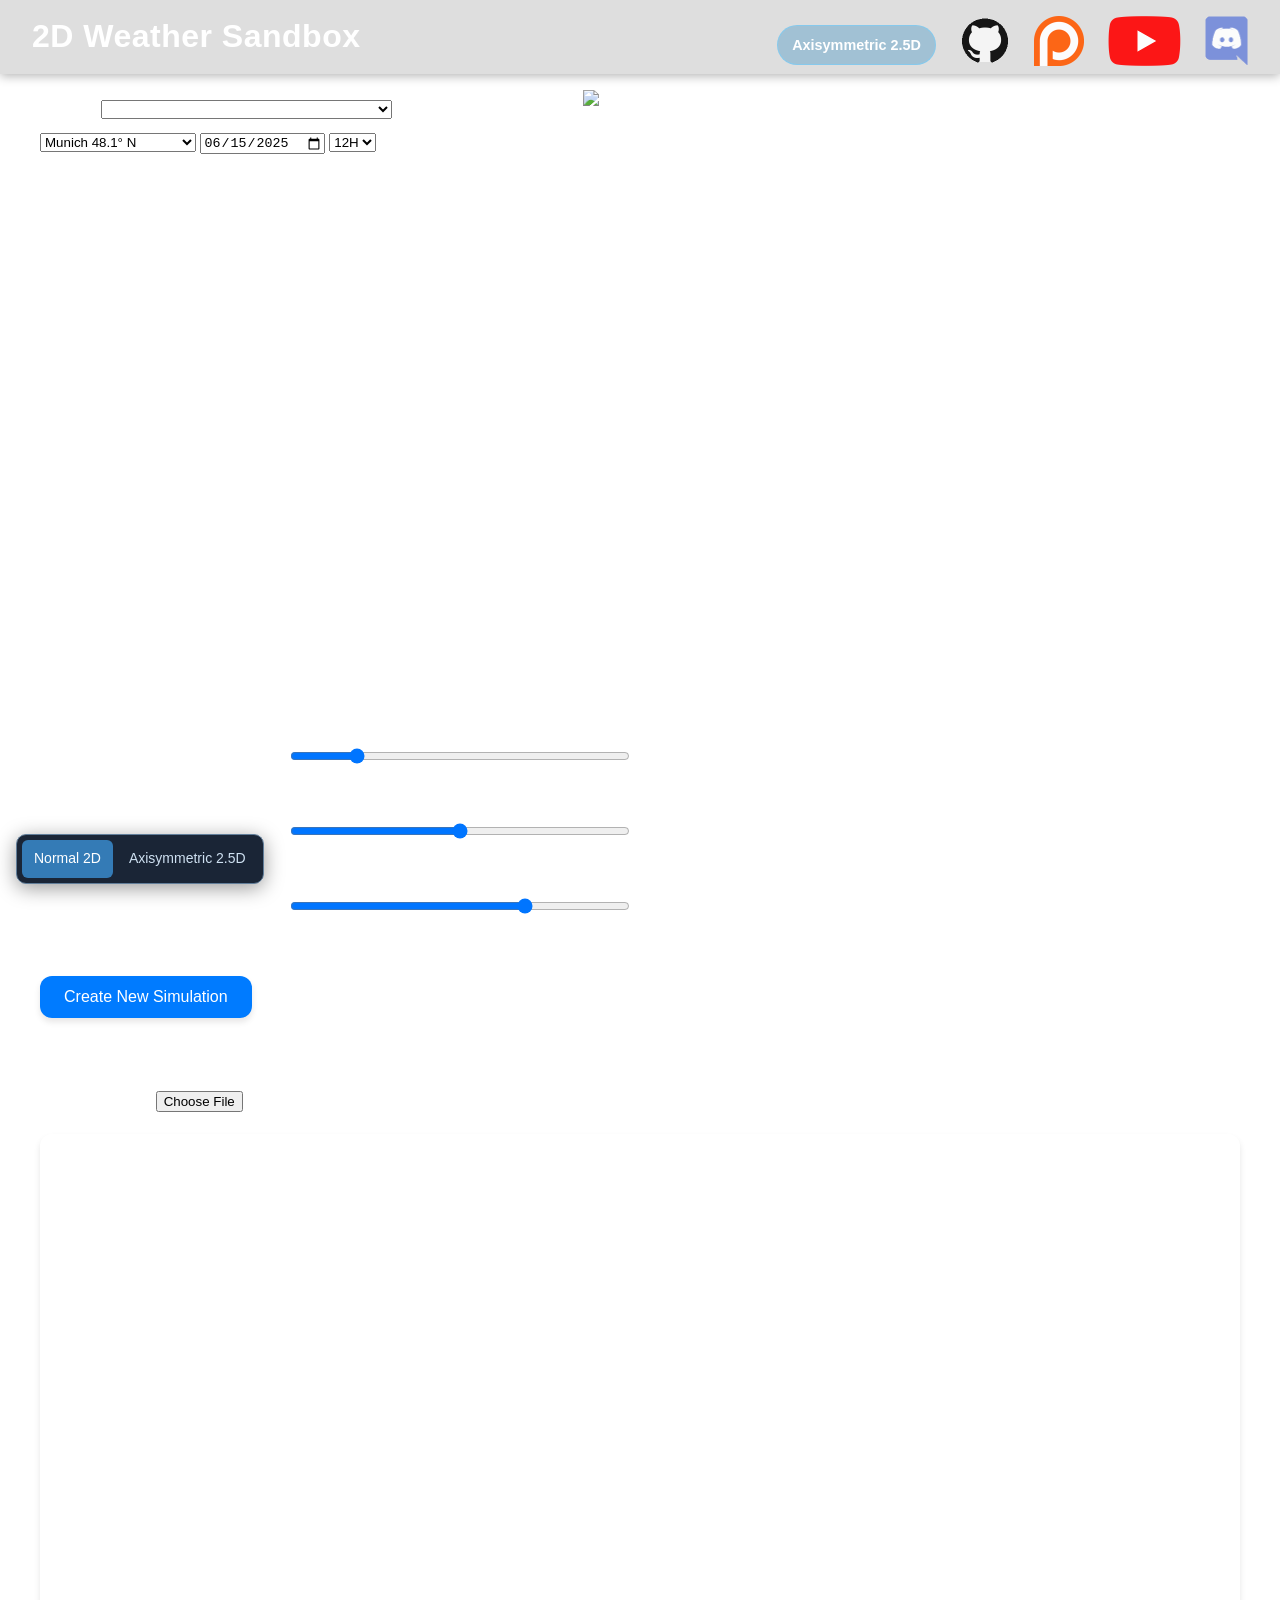
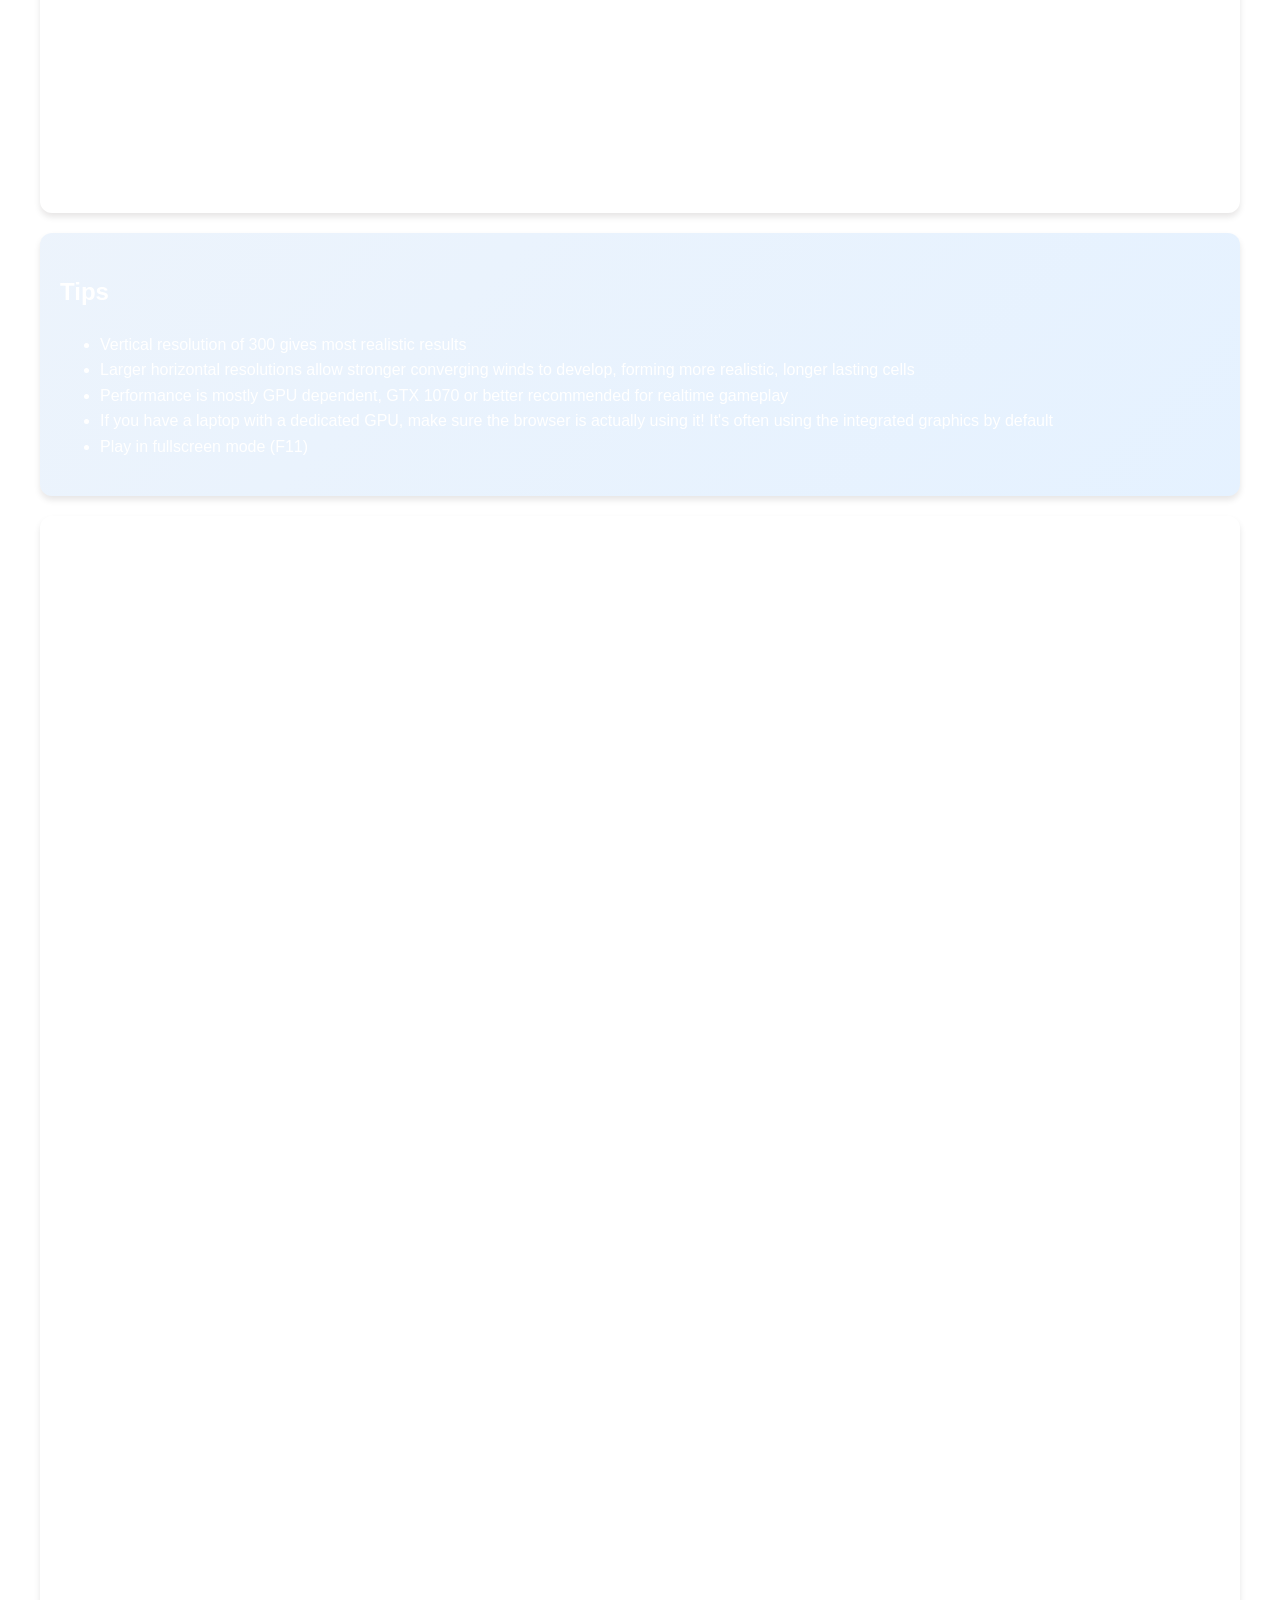
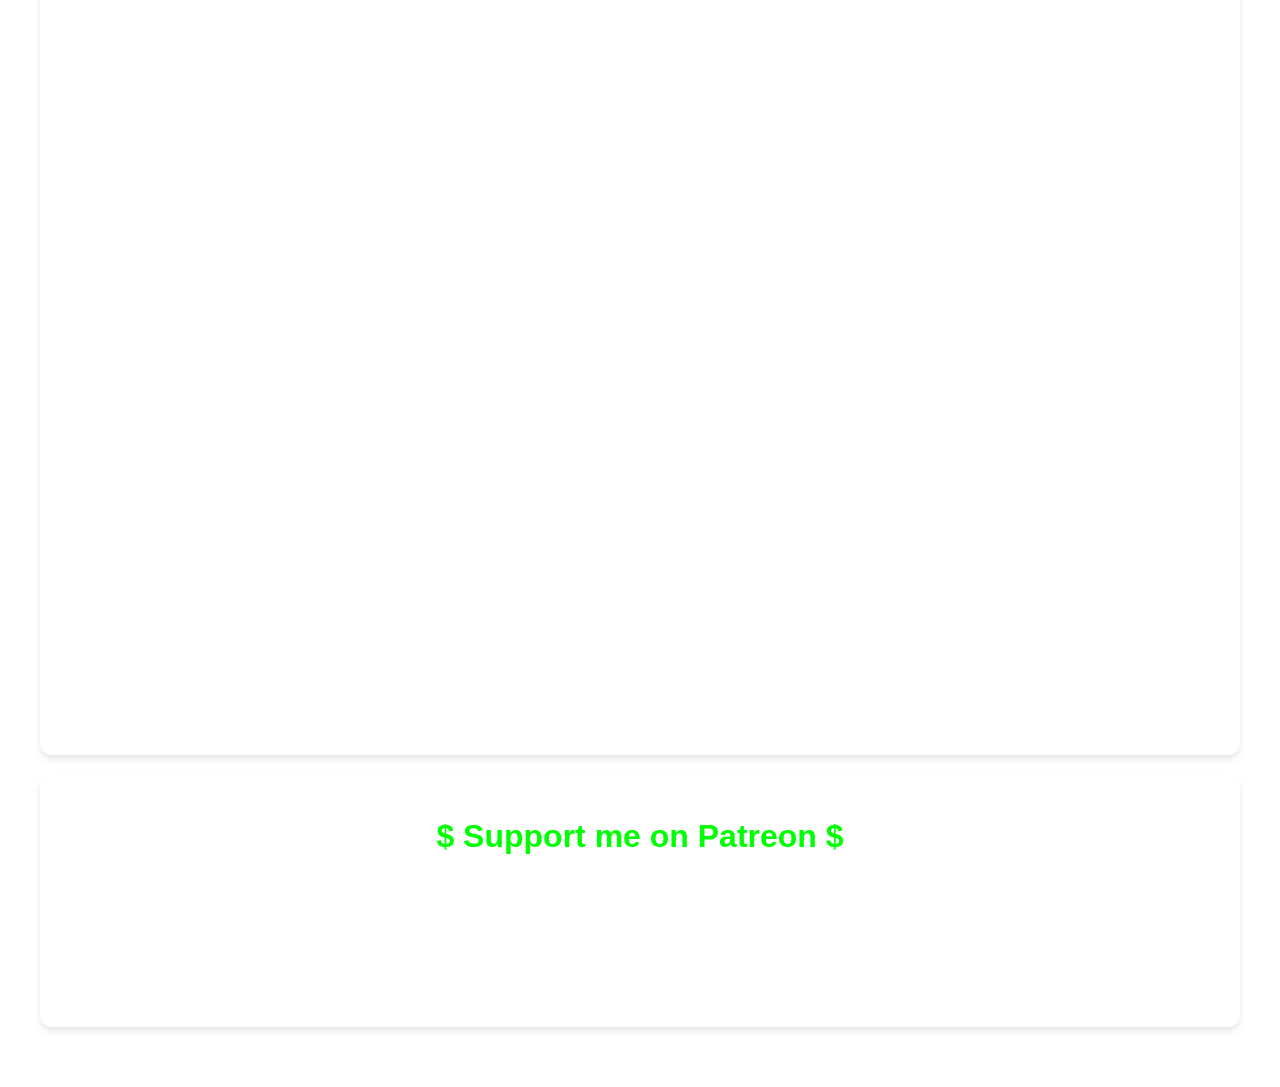
==== commit 9343a444: "Add switchable axisymmetric vortex chamber with conservative swirl dynamics" ====
--- a/index.html
+++ b/index.html
@@ -1,278 +1,312 @@
 <!DOCTYPE html>
 <html lang="en">
+
 <head>
     <meta charset="utf-8" />
-    <meta name="viewport" content="width=device-width, initial-scale=1.0" />
+    <meta name="viewport" content="width=device-width, initial-scale=1" />
     <title>2D Weather Sandbox</title>
     <script type="text/javascript" src="libraries/dat.gui.min.js"></script>
     <script type="text/javascript" src="libraries/pako.min.js"></script>
     <script type="text/javascript" src="libraries/chart.js"></script>
     <script type="text/javascript" src="libraries/chartjs-adapter-date-fns.js"></script>
+    <script type="text/javascript" src="terrainImport.js"></script>
     <script type="text/javascript" src="app.js"></script>
-    <link rel="shortcut icon" type="image/x-icon" href="296027059_1784035083155840.jpg">
-    <link rel="preconnect" href="https://fonts.googleapis.com">
-    <link href="https://fonts.googleapis.com/css2?family=Orbitron:wght@500;700;900&family=Chakra+Petch:wght@300;400;500;600;700&family=Share+Tech+Mono&display=swap" rel="stylesheet">
+    <script type="module" src="mode-switch.js"></script>
+    <link rel="stylesheet" href="mode-switch.css">
+    <link rel="shortcut icon" type="image/x-icon" href="favicon.ico">
     <style>
         :root {
-            --bg0:#030a10; --bg1:#071722;
-            --panel:#0a1b26; --panel2:#0e2331;
-            --line:#16405a; --line-hi:#2f7ba3;
-            --cyan:#4fe3ff; --cyan-soft:rgba(79,227,255,.13);
-            --amber:#ffb454; --green:#5df5a4; --red:#ff5470;
-            --txt:#c9dde8; --dim:#5e7f90;
-            --disp:'Orbitron',sans-serif; --body:'Chakra Petch',sans-serif; --mono:'Share Tech Mono',monospace;
-            /* preserved tokens */
-            --text-color:#c9dde8; --accent-color:#4fe3ff; --hover-color:#4fe3ff;
-            --border-radius:0px; --transition-speed:0.3s; --shadow:0 0 18px rgba(79,227,255,.10);
-            --soft-gradient:linear-gradient(180deg,var(--panel2),var(--panel));
-            --size:50px;
-        }
-        * { box-sizing:border-box }
-        html { scroll-behavior:smooth }
-        /* PERF: solid base; decorative layers on a static fixed ::before (no background-attachment:fixed) */
-        body { margin:0; font-family:var(--body); color:var(--txt); line-height:1.6; overflow-x:hidden; background:#030a10; }
-        body::before{
-            content:''; position:fixed; inset:0; z-index:-1; pointer-events:none;
-            background:
-                radial-gradient(1100px 640px at 80% -8%, rgba(31,86,120,.30), transparent 60%),
-                radial-gradient(900px 620px at 4% 108%, rgba(20,70,90,.26), transparent 60%),
-                repeating-linear-gradient(0deg, rgba(79,227,255,.026) 0 1px, transparent 1px 46px),
-                repeating-linear-gradient(90deg, rgba(79,227,255,.026) 0 1px, transparent 1px 46px),
-                linear-gradient(rgba(3,10,16,.90), rgba(3,10,16,.94)),
-                url('resources/img/Screenshot_2025-09-09-20-04-46-81_519dd438856772e7f7134c9b52cd9f52.jpg') center/cover;
-        }
-        /* ── kill all setup chrome the moment the simulation takes over ── */
-        body.sim-active .main-nav,
-        body.sim-active #IntroScreen { display:none !important; }
-        body.sim-active::before { display:none; }
-        body.sim-active { background:#000; }
-
-        ::selection{background:var(--cyan);color:#03222e}
-        ::-webkit-scrollbar{width:8px}::-webkit-scrollbar-track{background:#071219}
-        ::-webkit-scrollbar-thumb{background:var(--line)}::-webkit-scrollbar-thumb:hover{background:var(--line-hi)}
-        @keyframes blink{50%{opacity:.3}}
-        @keyframes spin{to{transform:rotate(360deg)}}
-        @keyframes fadeIn{from{opacity:0;transform:translateY(12px)}to{opacity:1;transform:none}}
-        /* PERF: skip rendering offscreen lower sections */
-        .lazy{content-visibility:auto;contain-intrinsic-size:640px}
-
-        /* ===== NAV ===== */
-        .main-nav{position:fixed;top:0;left:0;right:0;display:flex;justify-content:space-between;align-items:center;
-            padding:10px 24px;background:linear-gradient(180deg,rgba(12,33,48,.96),rgba(8,23,34,.96));
-            backdrop-filter:blur(10px);z-index:50;border-bottom:1px solid var(--line);box-shadow:0 2px 20px rgba(0,0,0,.5)}
-        .main-nav::after{content:'';position:absolute;left:0;right:0;bottom:-1px;height:1px;
-            background:linear-gradient(90deg,transparent,var(--cyan),transparent);opacity:.6}
-        .nav-title{display:flex;align-items:center;gap:14px}
-        .glyph{width:32px;height:32px;position:relative;flex:0 0 auto}
-        .glyph::before,.glyph::after{content:'';position:absolute;inset:0;border:2px solid var(--cyan);
-            clip-path:polygon(50% 0,100% 25%,100% 75%,50% 100%,0 75%,0 25%);animation:spin 9s linear infinite}
-        .glyph::after{inset:7px;border-color:var(--amber);animation-direction:reverse;animation-duration:6s}
-        .nav-title h1{margin:0;font-family:var(--disp);font-weight:900;font-size:1.25rem;letter-spacing:.16em;color:#eef8ff;
-            text-shadow:0 0 16px rgba(79,227,255,.45)}
-        .nav-title h1 small{display:block;font-family:var(--mono);font-weight:400;font-size:.5rem;letter-spacing:.4em;color:var(--amber);margin-top:3px}
-        .nav-icons{display:flex;padding-top:0;gap:1.2rem;align-items:center}
-        .nav-icons img{height:50px;width:auto;transition:all .3s ease;opacity:.9}
-        .nav-icons a:hover img{transform:scale(1.1);opacity:1}
-        .led{display:flex;align-items:center;gap:7px;font-family:var(--mono);font-size:.55rem;letter-spacing:.22em;color:var(--dim)}
-        .led i{width:7px;height:7px;border-radius:50%;background:var(--green);box-shadow:0 0 8px var(--green);animation:blink 1.7s infinite}
-        .led.c i{background:var(--cyan);box-shadow:0 0 8px var(--cyan)}
-        #navClock{font-family:var(--mono);font-size:.9rem;color:var(--cyan);text-shadow:0 0 8px rgba(79,227,255,.5)}
-        .sfx-btn{font-family:var(--mono);font-size:.55rem;letter-spacing:.2em;color:var(--cyan);background:#0a1e2b;
-            border:1px solid var(--line-hi);padding:6px 12px;cursor:pointer;transition:.2s}
-        .sfx-btn:hover{border-color:var(--cyan);box-shadow:0 0 12px rgba(79,227,255,.3)}
-        .sfx-btn.off{color:var(--dim);border-color:var(--line)}
-        @media(max-width:820px){.led{display:none}}
-
-        /* ===== LAYOUT ===== */
-        #IntroScreen{padding:20px;max-width:1200px;margin:20px auto;animation:fadeIn .8s ease-in-out;position:relative;z-index:1}
-        .sec-h{display:flex;align-items:center;gap:14px;margin:46px 0 18px}
-        .sec-idx{font-family:var(--disp);font-weight:900;font-size:1.9rem;color:transparent;-webkit-text-stroke:1px var(--line-hi)}
-        .sec-h h2{font-family:var(--disp);font-weight:900;font-size:1.15rem;letter-spacing:.3em;color:#eef8ff;margin:0;text-shadow:0 0 14px rgba(79,227,255,.35)}
-        .sec-line{flex:1;height:1px;background:linear-gradient(90deg,var(--line-hi),transparent)}
-        .sec-tag{font-family:var(--mono);font-size:.55rem;letter-spacing:.26em;color:var(--amber);border:1px solid rgba(255,180,84,.45);padding:3px 9px}
-
-        .panel{background:linear-gradient(180deg,var(--panel2),var(--panel));border:1px solid var(--line);position:relative;
-            clip-path:polygon(0 12px,12px 0,100% 0,100% calc(100% - 12px),calc(100% - 12px) 100%,0 100%);
-            transition:border-color .25s, box-shadow .25s}
-        .panel:hover{border-color:var(--line-hi);box-shadow:0 0 24px rgba(79,227,255,.12)}
-        .panel-h{display:flex;align-items:center;gap:9px;padding:9px 14px;border-bottom:1px solid var(--line);
-            background:repeating-linear-gradient(-45deg, var(--cyan-soft) 0 5px, transparent 5px 11px)}
-        .panel-h .ic{color:var(--cyan);font-size:.65rem}
-        .panel-h h3{font-family:var(--disp);font-weight:700;font-size:.68rem;letter-spacing:.26em;color:var(--cyan);margin:0}
-        .panel-h .tag{margin-left:auto;font-family:var(--mono);font-size:.5rem;letter-spacing:.2em;color:var(--amber);border:1px solid rgba(255,180,84,.45);padding:2px 6px}
-        .panel-b{padding:16px}
-        .note{font-size:.72rem;color:var(--dim);line-height:1.6}
-        .note b{color:var(--txt)}
-
-        /* ===== SOUNDING ===== */
-        .sounding-grid{display:grid;grid-template-columns:1fr 1.1fr;gap:16px;align-items:start}
-        @media(max-width:900px){.sounding-grid{grid-template-columns:1fr}}
-        .field{margin-bottom:13px}
-        .field > label{display:block;font-family:var(--mono);font-size:.58rem;letter-spacing:.26em;color:var(--dim);margin-bottom:6px}
-        select, input[type="date"]{width:100%;appearance:none;-webkit-appearance:none;background:#08141d;border:1px solid var(--line);
-            color:var(--txt);font-family:var(--mono);font-size:.72rem;letter-spacing:.08em;padding:9px 32px 9px 11px;cursor:pointer;transition:.2s;color-scheme:dark}
-        select:hover,select:focus,input[type="date"]:hover,input[type="date"]:focus{border-color:var(--cyan);box-shadow:0 0 12px rgba(79,227,255,.2);outline:none}
-        .selwrap{position:relative}
-        .selwrap::after{content:'▼';position:absolute;right:11px;top:50%;transform:translateY(-50%);color:var(--cyan);font-size:.55rem;pointer-events:none}
-        .preview-frame{position:relative;border:1px solid var(--line-hi);background:#04121c;padding:10px;
-            box-shadow:inset 0 0 60px rgba(0,0,0,.5), 0 0 30px rgba(79,227,255,.07)}
-        .preview-frame .corner{position:absolute;width:20px;height:20px;border:2px solid var(--cyan);z-index:2;opacity:.9}
-        .c-tl{top:6px;left:6px;border-right:0;border-bottom:0}.c-tr{top:6px;right:6px;border-left:0;border-bottom:0}
-        .c-bl{bottom:6px;left:6px;border-right:0;border-top:0}.c-br{bottom:6px;right:6px;border-left:0;border-top:0}
-        #soundingPreview{display:block;width:100%;height:auto;max-height:480px;object-fit:contain;background:#071119}
-
-        /* ===== LIVE PIPELINE ===== */
-        .stages{display:flex;gap:8px;margin-bottom:14px;flex-wrap:wrap}
-        .stage{flex:1;min-width:130px;border:1px solid var(--line);background:#08141d;padding:8px 11px;position:relative;transition:.25s}
-        .stage::after{content:'';position:absolute;left:0;top:0;bottom:0;width:3px;background:var(--line);transition:.25s}
-        .stage .sn{font-family:var(--mono);font-size:.48rem;letter-spacing:.24em;color:var(--dim)}
-        .stage .ss{font-family:var(--disp);font-weight:700;font-size:.6rem;letter-spacing:.14em;color:var(--txt);margin-top:3px;transition:.25s}
-        .stage.active{border-color:var(--cyan)} .stage.active::after{background:var(--cyan);animation:blink .7s infinite}
-        .stage.ok::after{background:var(--green)} .stage.ok .ss{color:var(--green)}
-        .stage.fail{border-color:var(--red)} .stage.fail::after{background:var(--red)} .stage.fail .ss{color:var(--red)}
-        .pipe-grid{display:grid;grid-template-columns:1.4fr 1fr;gap:14px}
-        @media(max-width:820px){.pipe-grid{grid-template-columns:1fr}}
-        #liveSounding{width:100%;height:290px;display:block;border:1px solid var(--line);background:#061019}
-        .pstats{display:grid;grid-template-columns:1fr 1fr;gap:8px;align-content:start}
-        .pstat{border:1px solid var(--line);background:#08141d;padding:8px 10px}
-        .pstat b{display:block;font-family:var(--mono);font-size:.92rem;color:var(--cyan);font-weight:400}
-        .pstat span{font-family:var(--mono);font-size:.48rem;letter-spacing:.2em;color:var(--dim)}
-        .pstat.src b{color:var(--green)} .pstat.src.synth b{color:var(--amber)}
-        .plog{margin-top:12px;border:1px solid var(--line);background:#050d14;padding:10px 12px;font-family:var(--mono);
-            font-size:.58rem;line-height:1.75;letter-spacing:.05em;height:118px;overflow:hidden}
-        .plog div{white-space:nowrap;overflow:hidden;text-overflow:ellipsis;color:#7fb8c9}
-        .plog .ok{color:var(--green)} .plog .warn{color:var(--amber)} .plog .err{color:var(--red)}
-        .retry{margin-top:12px}
-
-        /* ===== RESOLUTION ===== */
-        .resolution-warning{margin:0 0 16px;max-width:none;padding:12px 16px;background:rgba(255,180,84,.07);
-            border:1px solid rgba(255,180,84,.4);border-left:3px solid var(--amber)}
-        .resolution-warning p{margin:0;font-family:var(--mono);font-size:.66rem;letter-spacing:.14em;color:var(--amber)}
-        table{width:100%;border-collapse:collapse;margin:0}
-        table td{padding:14px 10px;border-bottom:1px solid rgba(79,227,255,.1);vertical-align:middle}
-        table td b{font-family:var(--disp);font-weight:700;font-size:.66rem;letter-spacing:.2em;color:var(--txt)}
-        #simWorldProperties{font-family:var(--mono);font-size:.66rem;letter-spacing:.1em;color:var(--cyan) !important}
-        output{font-family:var(--mono);font-size:.72rem;color:var(--cyan);margin-left:10px}
-        #simResYWarning, #simHeightWarning{font-family:var(--mono);font-size:.62rem;letter-spacing:.1em;color:var(--red) !important;animation:blink 1.2s infinite}
-        input[type="range"]{width:100%;max-width:800px;margin:10px 0;height:4px;-webkit-appearance:none;appearance:none;outline:none;cursor:pointer;
-            background:linear-gradient(90deg,var(--cyan) var(--fill,50%),#123346 var(--fill,50%))}
-        input[type="range"]::-webkit-slider-thumb{-webkit-appearance:none;width:16px;height:16px;background:#0a1b26;border:2px solid var(--cyan);
-            cursor:grab;clip-path:polygon(50% 0,100% 50%,50% 100%,0 50%);box-shadow:0 0 9px rgba(79,227,255,.7)}
-        input[type="range"]::-moz-range-thumb{width:13px;height:13px;background:#0a1b26;border:2px solid var(--cyan);border-radius:0}
-        input[type="button"], .btn{font-family:var(--disp);font-weight:700;font-size:.7rem;letter-spacing:.24em;cursor:pointer;color:#03222e;
-            background:var(--cyan);border:1px solid var(--cyan);padding:13px 26px;transition:.18s;
-            clip-path:polygon(9px 0,100% 0,100% calc(100% - 9px),calc(100% - 9px) 100%,0 100%,0 9px);
-            box-shadow:0 0 18px rgba(79,227,255,.4)}
-        input[type="button"]:hover, .btn:hover{background:#8ceeff;box-shadow:0 0 28px rgba(79,227,255,.75);transform:translateY(-2px)}
-        input[type="button"]:active, .btn:active{transform:scale(.97)}
-        .btn.ghost{background:#0a1e2b;color:var(--cyan);box-shadow:none}
-        .btn.ghost:hover{background:var(--cyan);color:#03222e}
-        .terrain-hint{display:block;margin-top:12px;font-family:var(--mono);font-size:.62rem;letter-spacing:.14em;color:var(--dim)}
-        .terrain-hint b{color:var(--green)}
-
-        .file-row{display:flex;align-items:center;gap:14px;flex-wrap:wrap}
-        .file-row label{font-family:var(--disp);font-weight:700;font-size:.66rem;letter-spacing:.22em;color:var(--txt)}
-        input[type="file"]{font-family:var(--mono);font-size:.66rem;color:var(--txt);background:#08141d;border:1px dashed var(--line-hi);padding:10px 14px;cursor:pointer;transition:.2s}
-        input[type="file"]:hover{border-color:var(--cyan);box-shadow:0 0 14px rgba(79,227,255,.25)}
-        input[type="file"]::file-selector-button{font-family:var(--disp);font-weight:700;font-size:.6rem;letter-spacing:.18em;color:var(--cyan);
-            background:#0a1e2b;border:1px solid var(--line-hi);padding:7px 14px;margin-right:12px;cursor:pointer;transition:.2s}
-        input[type="file"]::file-selector-button:hover{background:var(--cyan);color:#03222e}
-
-        #help, .tips, .controls, .example-files{margin:0;padding:0;background:none;border-radius:0;box-shadow:none;animation:none}
-        #help ul, .controls ul{list-style:none;margin:0;padding:0}
-        #help li, .controls li{display:flex;gap:11px;align-items:flex-start;padding:9px 0;border-bottom:1px dashed #123346;font-size:.74rem;line-height:1.6;color:var(--txt)}
-        #help li:last-child, .controls li:last-child{border-bottom:0}
-        #help li::before, .controls li::before{content:'▸';color:var(--amber);font-family:var(--mono)}
-        #help li b, .controls li b{color:var(--cyan)}
-        .controls h3{font-family:var(--disp);font-weight:700;font-size:.7rem;letter-spacing:.28em;color:var(--amber);margin:18px 0 6px}
-        .controls table td{font-size:.74rem}
-        .controls table td:first-child{width:200px}
-        kbd{font-family:var(--mono);font-size:.62rem;color:var(--cyan);background:#0c2130;border:1px solid var(--line);
-            min-width:24px;height:24px;display:inline-grid;place-items:center;padding:0 6px;margin:1px;box-shadow:inset 0 -2px 0 #06131c}
-        .support{margin:0;padding:0;background:none;text-align:left}
-        .support h1{font-family:var(--disp);font-weight:900;font-size:1.1rem;letter-spacing:.24em;color:var(--green) !important;margin:0 0 10px;text-shadow:0 0 16px rgba(93,245,164,.5)}
-        .support a{color:var(--cyan) !important;text-decoration:none;border-bottom:1px solid var(--cyan)}
-        .support a:hover{color:#8ceeff !important;text-shadow:0 0 10px rgba(79,227,255,.6)}
-        .support .by{font-family:var(--mono);font-size:.66rem;letter-spacing:.2em;color:var(--dim)}
-        .html5note{font-family:var(--mono);font-size:.56rem;letter-spacing:.14em;color:#3f5c6b;margin-top:26px;border-top:1px dashed #123346;padding-top:14px}
-
-        /* ===== CANVASES (preserved) ===== */
-        #mainCanvas{position:fixed;top:0;left:0;z-index:0;display:none}
-        #graphCanvas{position:fixed;z-index:1;display:none}
-
-        /* ===== IN-GAME UI (preserved classes, sci-fi skin) ===== */
-        .autopilotNumberInput{background:#0a1e2b;border:2px solid var(--cyan);color:var(--cyan);font-family:var(--mono);padding:4px 6px;box-shadow:0 0 10px rgba(79,227,255,.3)}
-        .airbus-switch{display:none}
-        .airbus-label{position:relative;width:50px;height:50px;background:linear-gradient(180deg,#0e2331,#08141d);
-            border:2px solid var(--line-hi);border-radius:6px;box-shadow:inset 0 0 10px #000, 0 0 8px rgba(79,227,255,.15);
-            color:#cfe9f2;font-family:var(--mono);font-size:11px;font-weight:bold;letter-spacing:1px;
-            display:flex;justify-content:center;align-items:center;align-items:flex-end;cursor:pointer;padding-bottom:5px;transition:.2s}
-        .airbus-label:hover{border-color:var(--cyan)}
-        .airbus-label::before{content:"";position:absolute;top:8px;left:50%;transform:translateX(-50%);width:60%;height:10px;
-            background:#0a2a1a;border:1px solid #0f3a26;border-radius:2px;transition:.2s}
-        .airbus-switch:checked + .airbus-label::before{background:var(--green);box-shadow:0 0 10px var(--green)}
-        .gauge{position:absolute;left:300px;height:calc(var(--size)/2)}
-        svg{display:block;overflow:visible}
-        .bg-arc{stroke:#1b3a4d;stroke-width:24;fill:none;stroke-linecap:round}
-        .fill-arc{stroke:var(--green);stroke-width:24;fill:none;stroke-linecap:round;transition:stroke .4s linear;filter:drop-shadow(0 0 6px rgba(93,245,164,.6))}
-        .value{font-size:56px;font-weight:700;fill:#eaf7ff;text-anchor:middle;font-family:var(--mono)}
-        /* ===== LOADING SCREEN (reworked) ===== */
-        .ls-overlay{position:fixed;inset:0;z-index:80;display:flex;align-items:center;justify-content:center;
-            background:
-                radial-gradient(1000px 560px at 50% 28%, rgba(24,74,108,.28), transparent 65%),
-                repeating-linear-gradient(0deg, rgba(79,227,255,.02) 0 1px, transparent 1px 42px),
-                repeating-linear-gradient(90deg, rgba(79,227,255,.02) 0 1px, transparent 1px 42px),
-                #030a10;
-            opacity:1;transition:opacity .45s ease}
-        .ls-overlay.ls-done{opacity:0;pointer-events:none}
-        .ls-box{width:min(560px,88vw);position:relative;padding:26px 30px 24px;
-            background:linear-gradient(180deg,var(--panel2),var(--panel));border:1px solid var(--line);
-            clip-path:polygon(0 14px,14px 0,100% 0,100% calc(100% - 14px),calc(100% - 14px) 100%,0 100%);
-            box-shadow:0 0 60px rgba(79,227,255,.08), inset 0 0 40px rgba(0,0,0,.4);
-            animation:fadeIn .5s ease-in-out}
-        .ls-head{display:flex;align-items:center;gap:14px;margin-bottom:20px}
-        .ls-titles{min-width:0}
-        .ls-glyph{width:34px;height:34px;position:relative;flex:0 0 auto}
-        .ls-glyph::before,.ls-glyph::after{content:'';position:absolute;inset:0;border:2px solid var(--cyan);
-            clip-path:polygon(50% 0,100% 25%,100% 75%,50% 100%,0 75%,0 25%);animation:spin 9s linear infinite}
-        .ls-glyph::after{inset:8px;border-color:var(--amber);animation-direction:reverse;animation-duration:6s}
-        .ls-title{font-family:var(--disp);font-weight:900;font-size:1.05rem;letter-spacing:.18em;color:#eef8ff;
-            text-shadow:0 0 14px rgba(79,227,255,.4);white-space:nowrap}
-        .ls-sub{font-family:var(--mono);font-size:.55rem;letter-spacing:.34em;color:var(--amber);margin-top:4px;white-space:nowrap}
-        .ls-led{margin-left:auto;width:9px;height:9px;border-radius:50%;flex:0 0 auto;background:var(--green);
-            box-shadow:0 0 10px var(--green);animation:blink 1.4s infinite}
-        .ls-status{font-family:var(--mono);font-size:.68rem;letter-spacing:.2em;color:var(--txt);
-            min-height:1.4em;margin-bottom:10px;white-space:nowrap;overflow:hidden;text-overflow:ellipsis}
-        .ls-track{height:12px;background:#050d14;border:1px solid var(--line);position:relative;overflow:hidden}
-        .ls-fill{height:100%;width:0%;background:linear-gradient(90deg,#0f6f8f,var(--cyan));
-            box-shadow:0 0 14px rgba(79,227,255,.75);transition:width .3s ease}
-        .ls-track::after{content:'';position:absolute;top:0;bottom:0;left:0;width:38%;
-            background:linear-gradient(90deg,transparent,rgba(238,248,255,.16),transparent);
-            transform:translateX(-120%);animation:lsScan 1.6s linear infinite}
-        @keyframes lsScan{to{transform:translateX(340%)}}
-        .ls-meta{display:flex;justify-content:space-between;margin-top:10px}
-        .ls-percent{font-family:var(--disp);font-weight:700;font-size:1.35rem;color:var(--cyan);
-            text-shadow:0 0 12px rgba(79,227,255,.55)}
-        .ls-step{font-family:var(--mono);font-size:.58rem;letter-spacing:.26em;color:var(--dim);align-self:flex-end}
-        .ls-overlay.ls-error .ls-fill{background:linear-gradient(90deg,#8f1f30,var(--red));box-shadow:0 0 14px rgba(255,84,112,.7)}
-        .ls-overlay.ls-error .ls-status{color:var(--red)}
-        .ls-overlay.ls-error .ls-percent{color:var(--red);text-shadow:0 0 12px rgba(255,84,112,.55)}
-        .ls-overlay.ls-error .ls-led{background:var(--red);box-shadow:0 0 10px var(--red)}
+            --text-color: #ffffff;
+            --accent-color: #4a90e2;
+            --hover-color: #007bff;
+            --border-radius: 12px;
+            --transition-speed: 0.3s;
+            --shadow: 0 4px 6px rgba(15, 5, 5, 0.1);
+            --soft-gradient: linear-gradient(135deg, rgba(74, 144, 226, 0.1), rgba(0, 123, 255, 0.1));
+        }
+
+        body {
+            margin: 0;
+            font-family: 'Arial', sans-serif;
+            background: url('resources/img/background.png') bottom left no-repeat;
+            background-size: cover;
+            background-attachment: fixed;
+            color: var(--text-color);
+            line-height: 1.6;
+            overflow-x: hidden;
+        }
+
+
+        .main-nav {
+            position: fixed;
+            top: 0;
+            left: 0;
+            right: 0;
+            display: flex;
+            justify-content: space-between;
+            align-items: center;
+            padding: 0rem 2rem 0rem 2rem;
+            background: rgba(0, 0, 0, 0.13);
+            backdrop-filter: blur(10px);
+            z-index: 0;
+            box-shadow: 0 2px 10px rgba(0, 0, 0, 0.3);
+        }
+
+        .nav-title h1 {
+            margin: 0;
+            font-size: 2.0rem;
+            color: var(--text-color);
+            font-weight: 600;
+            letter-spacing: 0.5px;
+        }
+
+        .nav-icons {
+            display: flex;
+            padding-top: 1rem;
+            gap: 1.5rem;
+            align-items: center;
+        }
+
+        .nav-icons img {
+            height: 50px;
+            width: auto;
+            transition: all 0.3s ease;
+            opacity: 0.9;
+        }
+
+        .nav-icons a:hover img {
+            transform: scale(1.1);
+            opacity: 1;
+        }
+
+        .nav-icons .nav-3d {
+            display: inline-flex;
+            align-items: center;
+            min-height: 40px;
+            padding: 0 14px;
+            border: 1px solid rgba(112, 207, 255, 0.55);
+            border-radius: 999px;
+            background: rgba(20, 126, 190, 0.3);
+            color: white;
+            font-size: 0.9rem;
+            font-weight: 700;
+            text-decoration: none;
+            transition: all 0.2s ease;
+        }
+
+        .nav-icons .nav-3d:hover {
+            transform: translateY(-1px);
+            background: rgba(20, 145, 220, 0.5);
+        }
+
+        .resolution-warning {
+            margin-top: 4rem;
+            max-width: 1200px;
+            padding: 1rem 2rem;
+            background: rgba(255, 255, 255, 0.1);
+            border-radius: var(--border-radius);
+
+        }
+
+        .resolution-warning p {
+            margin: 0;
+            font-size: 1.1rem;
+            color: rgba(255, 255, 255, 0.9);
+            line-height: 1.5;
+        }
+
+        #IntroScreen {
+            padding: 20px;
+            max-width: 1200px;
+            margin: 20px;
+            border-radius: var(--border-radius);
+            animation: fadeIn 1s ease-in-out;
+        }
+
+        table {
+            width: 100%;
+            border-collapse: collapse;
+            margin: 20px 0;
+        }
+
+        table td {
+            padding: 10px;
+            border-bottom: 1px solid rgba(255, 255, 255, 0.1);
+        }
+
+        input[type="range"] {
+            width: 100%;
+            max-width: 800px;
+            margin: 10px 0;
+            height: 8px;
+        }
+
+        input[type="button"] {
+            background: #007bff;
+            border: none;
+            padding: 12px 24px;
+            color: var(--text-color);
+            border-radius: var(--border-radius);
+            cursor: pointer;
+            font-size: 1rem;
+            transition: transform var(--transition-speed) ease, box-shadow var(--transition-speed) ease;
+            box-shadow: var(--shadow);
+        }
+
+        input[type="button"]:hover {
+            transform: translateY(-2px);
+            box-shadow: 0 6px 12px rgba(0, 0, 0, 0.2);
+            background-color: #004a9a;
+            transition: var(--transition-speed);
+        }
+
+        #help {
+            margin: 20px 0;
+            padding: 20px;
+            background: var(--soft-gradient);
+            border-radius: var(--border-radius);
+            box-shadow: var(--shadow);
+            animation: fadeIn 1s ease-in-out;
+        }
+
+        .tips,
+        .controls,
+        .example-files {
+            margin: 20px 0;
+            padding: 15px;
+            background: rgba(255, 255, 255, 0.1);
+            border-radius: var(--border-radius);
+            box-shadow: var(--shadow);
+        }
+
+        .support {
+            margin: 20px 0;
+            padding: 15px;
+            background: rgba(255, 255, 255, 0.1);
+            border-radius: var(--border-radius);
+            box-shadow: var(--shadow);
+            text-align: center;
+        }
+
+        #mainCanvas {
+            position: fixed;
+            top: 0;
+            left: 0;
+            z-index: 0;
+            display: none;
+        }
+
+        #graphCanvas {
+            position: fixed;
+            z-index: 1;
+            display: none;
+        }
+
+        .autopilotNumberInput {
+            background-color: #0000ff;
+            border: 3px solid #0000ff;
+            color: #ffffff;
+        }
+
+        .airbus-switch {
+            display: none
+        }
+
+        .airbus-label {
+            position: relative;
+            width: 50px;
+            height: 50px;
+            background: #222;
+            border: 2px solid #555;
+            border-radius: 10px;
+            box-shadow: inset 0 0 8px #000;
+            color: #fff;
+            font-size: 13px;
+            font-weight: bold;
+            letter-spacing: 1px;
+            display: flex;
+            justify-content: center;
+            align-items: center;
+            cursor: pointer;
+            align-items: flex-end;
+        }
+
+        .airbus-label::before {
+            content: "";
+            position: absolute;
+            top: 8px;
+            left: 50%;
+            transform: translateX(-50%);
+            width: 60%;
+            height: 10px;
+            background: #020;
+            border: 1px solid #030;
+            border-radius: 2px;
+        }
+
+        .airbus-switch:checked+.airbus-label::before {
+            background: #0f0;
+            box-shadow: 0 0 8px #0f0;
+        }
+
+        :root {
+            --size: 50px
+        }
+
+        .gauge {
+            position: absolute;
+            left: 300px;
+            height: calc(var(--size)/2);
+        }
+
+        svg {
+            display: block;
+            overflow: visible
+        }
+
+        .bg-arc {
+            stroke: #263242;
+            stroke-width: 24;
+            fill: none;
+            stroke-linecap: round
+        }
+
+        .fill-arc {
+            stroke: green;
+            stroke-width: 24;
+            fill: none;
+            stroke-linecap: round;
+            transition: stroke 0.4s linear;
+        }
+
+        .value {
+            font-size: 56px;
+            font-weight: 700;
+            fill: #ffffff;
+            text-anchor: middle
+        }
     </style>
 </head>
 
 <body id="body" onload="updateSetupSliders();">
-
     <nav class="main-nav">
         <div class="nav-title">
-            <div class="glyph"></div>
-            <h1>2D WEATHER SANDBOX <small>REMAKE // ATMOS-KERNEL v2.6</small></h1>
+            <h1>2D Weather Sandbox</h1>
         </div>
         <div class="nav-icons">
-            <span class="led"><i></i>GPU NOMINAL</span>
-            <span class="led c"><i></i>SOUNDING LINK</span>
-            <span id="navClock">--:--:--Z</span>
-            <button class="sfx-btn" id="sfxToggle" type="button">SFX ON</button>
+            <button class="nav-3d" id="open-axisymmetric" type="button">Axisymmetric 2.5D</button>
+            <a href="https://github.com/niels747/2D-Weather-Sandbox" target="_blank" rel="noopener noreferrer">
+                <img src="resources/img/Github.png" alt="GitHub">
+            </a>
+            <a href="https://www.patreon.com/user?u=76043935" target="_blank" rel="noopener noreferrer">
+                <img src="resources/img/Patreon.png" alt="Patreon">
+            </a>
+            <a href="https://www.youtube.com/user/nielsdaemen/videos" target="_blank" rel="noopener noreferrer">
+                <img src="resources/img/Youtube.png" alt="YouTube">
+            </a>
+            <a href="https://discord.gg/c4Xdf92PzG" target="_blank" rel="noopener noreferrer">
+                <img src="resources/img/Discord.png" alt="Discord">
+            </a>
         </div>
     </nav>
 
@@ -280,476 +314,287 @@
 
         <p style="margin-top: 50px;"></p>
 
-        <!-- ═══ 01 SOUNDING FORCING ═══ -->
-        <div class="sec-h">
-            <span class="sec-idx">01</span><h2>SOUNDING FORCING</h2><span class="sec-line"></span><span class="sec-tag">PRE-FLIGHT</span>
-        </div>
-        <section class="panel">
-            <header class="panel-h"><span class="ic">◢◤</span><h3>ATMOSPHERIC SOUNDING</h3><span class="tag">REAL-WORLD DATA</span></header>
-            <div class="panel-b sounding-grid">
+        <div style="width: 100%; height: 500px;">
+            <div style="float: left; margin-right: 100px;">
                 <div>
-                    <div class="field">
-                        <label for="presetSelect">Preset</label>
-                        <div class="selwrap"><select id="presetSelect" style="margin: 0;"></select></div>
-                    </div>
-                    <div class="field">
-                        <label for="stationSelect">Station</label>
-                        <div class="selwrap"><select id="stationSelect"></select></div>
-                    </div>
-                    <div class="field">
-                        <label for="datePicker">Date</label>
-                        <input type="date" id="datePicker" value="2025-06-15" min="2010-01-01" onchange="prepareSounding();" />
-                    </div>
-                    <div class="field">
-                        <label for="hourSelector">Cycle</label>
-                        <div class="selwrap">
-                            <select id="hourSelector" onchange="prepareSounding();">
-                                <option value="0">00H</option>
-                                <option value="6">06H</option>
-                                <option value="12" selected>12H</option>
-                                <option value="18">18H</option>
-                            </select>
-                        </div>
-                    </div>
-                    <p class="note">Select a <b>real world sounding</b> to use as forcing in the simulation.</p>
+                    Preset:<select id="presetSelect" style="margin: 10px;"></select>
                 </div>
-                <div class="preview-frame">
-                    <span class="corner c-tl"></span><span class="corner c-tr"></span>
-                    <span class="corner c-bl"></span><span class="corner c-br"></span>
-                    <img id="soundingPreview" alt="sounding arent available. pls select a different one">
+                <div>
+                    <select id="stationSelect"></select>
+                    <input type="date" id="datePicker" value="2025-06-15" min="2010-01-01"
+                        onchange="prepareSounding();" />
+
+                    <select id="hourSelector" onchange="prepareSounding();">
+                        <option value="0">00H</option>
+                        <option value="6">06H</option>
+                        <option value="12" selected>12H</option>
+                        <option value="18">18H</option>
+                    </select>
+                    <p>Select a real world sounding to use as forcing in the simulation</p>
                 </div>
             </div>
-        </section>
-
-        <!-- ═══ 02 LIVE SOUNDING PIPELINE ═══ -->
-        <div class="sec-h">
-            <span class="sec-idx">02</span><h2>LIVE SOUNDING PIPELINE</h2><span class="sec-line"></span><span class="sec-tag">RAOB UPLINK</span>
+            <img style="float: left; height: 500px;" id="soundingPreview"
+                alt="Sounding not available, Please select a different time.">
         </div>
-        <section class="panel">
-            <header class="panel-h"><span class="ic">◢◤</span><h3>VERTICAL PROFILE ACQUISITION</h3><span class="tag" id="pipeSrc">STANDBY</span></header>
-            <div class="panel-b">
-                <div class="stages">
-                    <div class="stage" data-stage="station"><div class="sn">STAGE 01</div><div class="ss">STATION</div></div>
-                    <div class="stage" data-stage="uplink"><div class="sn">STAGE 02</div><div class="ss">UPLINK</div></div>
-                    <div class="stage" data-stage="parse"><div class="sn">STAGE 03</div><div class="ss">PARSE</div></div>
-                    <div class="stage" data-stage="profile"><div class="sn">STAGE 04</div><div class="ss">PROFILE</div></div>
-                </div>
-                <div class="pipe-grid">
-                    <canvas id="liveSounding"></canvas>
-                    <div class="pstats">
-                        <div class="pstat src" id="psSrcWrap"><b id="psSrc">—</b><span>SOURCE</span></div>
-                        <div class="pstat"><b id="psSt">—</b><span>STATION</span></div>
-                        <div class="pstat"><b id="psTime">—</b><span>VALID TIME</span></div>
-                        <div class="pstat"><b id="psN">—</b><span>LEVELS</span></div>
-                        <div class="pstat"><b id="psT">—</b><span>SFC TEMP</span></div>
-                        <div class="pstat"><b id="psTd">—</b><span>SFC DEWPOINT</span></div>
-                        <div class="pstat"><b id="psW">—</b><span>MAX WIND</span></div>
-                        <div class="pstat"><b id="psTro">—</b><span>TROPOPAUSE</span></div>
-                    </div>
-                </div>
-                <div class="plog" id="pipeLog"></div>
-                <button class="btn ghost retry" id="pipeRetry" type="button">↻ RETRY UPLINK</button>
-            </div>
-        </section>
-
-        <!-- ═══ 03 GRID RESOLUTION ═══ -->
-        <div class="sec-h">
-            <span class="sec-idx">03</span><h2>GRID RESOLUTION</h2><span class="sec-line"></span><span class="sec-tag">GPU CRITICAL</span>
-        </div>
-        <section class="panel">
-            <header class="panel-h"><span class="ic">◢◤</span><h3>SIMULATION GRID</h3><span class="tag">PERFORMANCE</span></header>
-            <div class="panel-b">
-                <form id="startBtn" oninput="updateSetupSliders();">
-                    <div class="resolution-warning">
-                        <p>⚠ CHOOSE THE RESOLUTION — HIGHER RESOLUTIONS PROVIDE MORE DETAIL BUT SIGNIFICANTLY IMPACT PERFORMANCE FROM GPU LOAD</p>
-                    </div>
-                    <table>
-                        <tr>
-                            <td><b>HORIZONTAL RESOLUTION</b></td>
-                            <td style="width: 30%">
-                                <input type="range" min="100" max="16000" value="3000" step="100" id="simResSelX" />
-                                <output id="simResShowX"></output>
-                            </td>
-                            <td id="simWorldProperties" style="width: 50%">Cellheight: 40m &nbsp;·&nbsp; Sim width: 40 km</td>
-                        </tr>
-                        <tr>
-                            <td><b>VERTICAL RESOLUTION</b></td>
-                            <td>
-                                <input type="range" min="100" max="500" value="300" step="10" id="simResSelY" />
-                                <output id="simResShowY"></output>
-                            </td>
-                            <td><i id="simResYWarning" style="display: none;">⚠ Vertical resolutions other than 300 are not very realistic and can be laggy.</i></td>
-                        </tr>
-                        <tr>
-                            <td><b>SIMULATION HEIGHT</b></td>
-                            <td>
-                                <input type="range" min="5000" max="15000" value="12000" step="100" id="simHeightSel" />
-                                <output id="simHeightShow"></output>
-                            </td>
-                            <td><i id="simHeightWarning" style="display: none;">⚠ my granny got hit by a bazooka</i></td>
-                        </tr>
-                    </table>
-                    <input type="button" value="▶ CREATE NEW SIMULATION" onclick="loadData ()" />
-                    <i class="terrain-hint">◈ Move the mouse until you see a <b>terrain you like</b>, then just release the mouse or finger to start.</i>
-                </form>
-                <p style="margin-top: 34px;" class="file-row">
-                    <label for="fileInput">LOAD SAVE FILE:</label>
-                    <input type="file" id="fileInput" name="fileInput" accept=".weathersandbox " onchange="loadData()" />
+
+        <form id="startBtn" oninput="updateSetupSliders();">
+            <div class="resolution-warning">
+                <p>Choose a resolution - Higher resolutions provide more detail but significantly impact performance
                 </p>
             </div>
-        </section>
-
-        <!-- ═══ 04 BRIEFING ═══ -->
-        <div class="sec-h lazy">
-            <span class="sec-idx">04</span><h2>BRIEFING</h2><span class="sec-line"></span><span class="sec-tag">USEFUL TIPS</span>
+
+            <table>
+                <tr>
+                    <td><b>Horizontal resolution</b></td>
+                    <td style="width: 30%">
+                        <input type="range" min="100" max="16000" value="3000" step="100" id="simResSelX" />
+                        <output id="simResShowX"></output>
+                    </td>
+                    <td id="simWorldProperties" style="color:rgb(255, 255, 255); width: 50%"> Cellheight: 40m Sim
+                        width:
+                        40 km</td>
+                </tr>
+                <tr>
+                    <td><b>Vertical resolution</b></td>
+                    <td>
+                        <input type="range" min="100" max="500" value="300" step="10" id="simResSelY" />
+                        <output id="simResShowY"></output>
+                    </td>
+                    <td><i id="simResYWarning" style="color:rgb(255, 61, 61); display: none;">Vertical resolutions
+                            other
+                            than 300 are not optimized and may be buggy!</i></td>
+                </tr>
+                <tr>
+                    <td><b>Simulation height</b></td>
+                    <td>
+                        <input type="range" min="5000" max="15000" value="12000" step="100" id="simHeightSel" />
+                        <output id="simHeightShow"></output>
+                    </td>
+                    <td><i id="simHeightWarning" style="color:rgb(255, 61, 61); display: none;">Sim heights other
+                            than
+                            12000 m are not optimized and may be buggy!</i></td>
+                </tr>
+            </table>
+            <input type="button" value="Create New Simulation" onclick="loadData ()" />
+            <i>Move the mouse until you see a terrain you like, then just click to start.</i>
+        </form>
+
+
+        <p style="margin-top: 70px;">
+            <label for="fileInput">Load Save File:</label>
+            <input type="file" id="fileInput" name="fileInput" accept=".weathersandbox " onchange="loadData()" />
+        </p>
+
+        <div class="example-files">
+            <h3>Example Save Files</h3>
+            <p><a style="color: white" href="./saves/Background image.weathersandbox">Background image</a></p>
+            <p><a style="color: white" href="./saves/Hotlake Valley.weathersandbox">Hotlake Valley</a></p>
+            <p><a style="color: white" href="./saves/Mountain uplift cell.weathersandbox">Mountain Uplift Cell at
+                    sunset</a></p>
+            <p><a style="color: white" href="./saves/480 km map with strong derecho.weathersandbox">480 km map with
+                    strong Derecho</a></p>
+            <p><a style="color: white" href="./saves/Three Nice Cells.weathersandbox">Three Nice Cells</a></p>
+            <p><a style="color: white" href="./saves/Mountain Snow Storm.weathersandbox">Mountain Snow Storm</a></p>
+            <p><a style="color: white" href="./saves/Powerful & Longlasting Cell.weathersandbox">Powerful &
+                    Longlasting
+                    Cell</a></p>
+            <p><a style="color: white" href="./saves/Rain Sucked Up.weathersandbox">Powerful updraft sucking up rain
+                    and
+                    turning it into hail.</a></p>
+            <p><a style="color: white" href="./saves/Powerful Hail and Snow Cells.weathersandbox">Powerful Hail and
+                    Snow
+                    Cells</a></p>
+            <p><a style="color: white" href="./saves/Very nice cell over coastal mountain.weathersandbox">Very nice
+                    cell
+                    over coastal mountain</a></p>
+            <p><a style="color: white" href="./saves/Awesome Convergence Cell.weathersandbox">Awesome Convergence
+                    Cell</a></p>
+            <p><a style="color: white" href="./saves/Two nice cells in lake valley.weathersandbox">Two nice cells in
+                    lake valley</a></p>
+            <p><a style="color: white" href="./saves/Insane CAPE.weathersandbox">Insane CAPE</a></p>
+            <p><a style="color: white" href="./saves/100 X 100 Test.weathersandbox">100 X 100 Test</a></p>
         </div>
-        <section class="panel lazy">
-            <header class="panel-h"><span class="ic">◢◤</span><h3>USEFUL TIPS</h3><span class="tag">OPS</span></header>
-            <div class="panel-b" id="help">
-                <ul>
-                    <li>Performance is mostly <b>GPU</b> — Adreno 610, Adreno 613, Adreno 619, Mali G57 MCX, Mali G68 MCX/MPX, Mali G610 MCX/MPX, Mali G615 MCX/MPX, Mali G720 MCX/MPX, Adreno 620, Adreno 710, Adreno 720, Adreno 722, Adreno 810 or better recommended for realtime gameplay. Phones, smartwatches, smart TV, PC, laptop and more are supported. <b>(needs a browser)</b></li>
-                    <li>Play in <b>fullscreen mode (F11)</b> for an immersive experience.</li>
-                </ul>
-            </div>
-        </section>
-
-        <!-- ═══ 05 CONTROLS ═══ -->
-        <div class="sec-h lazy">
-            <span class="sec-idx">05</span><h2>CONTROLS</h2><span class="sec-line"></span><span class="sec-tag">INPUT MAP</span>
+
+        <div id="help" class="tips">
+            <h2>Tips</h2>
+            <ul>
+                <li>Vertical resolution of 300 gives most realistic results</li>
+                <li>Larger horizontal resolutions allow stronger converging winds to develop, forming more
+                    realistic,
+                    longer lasting cells</li>
+                <li>Performance is mostly GPU dependent, GTX 1070 or better recommended for realtime gameplay</li>
+                <li>If you have a laptop with a dedicated GPU, make sure the browser is actually using it! It's
+                    often
+                    using the integrated graphics by default</li>
+                <li>Play in fullscreen mode (F11)</li>
+            </ul>
         </div>
-        <section class="panel lazy">
-            <header class="panel-h"><span class="ic">◢◤</span><h3>CONTROL SURFACE</h3><span class="tag">MOUSE + KEYS</span></header>
-            <div class="panel-b controls">
-                <h3>◢ MOUSE</h3>
-                <ul>
-                    <li><b>Middle mouse button</b> to drag the simulation area around.</li>
-                    <li><b>Mouse wheel</b> to zoom in and out — or to change brush size while holding down <b>B</b>.</li>
-                    <li><b>Left mouse button</b> to use selected tool. Hold down <b>Ctrl</b> (command on mac) to perform the inverted action.</li>
-                </ul>
-                <h3>◢ KEYS</h3>
-                <table style="width: 100%">
-                    <tr><td><kbd>1</kbd>–<kbd>9</kbd></td><td>Display Modes</td></tr>
-                    <tr><td><kbd>K</kbd></td><td>Air Quality Display</td></tr>
-                    <tr><td><kbd>C</kbd></td><td>Relative Humidity &amp; Cloud Density Display</td></tr>
-                    <tr><td><kbd>Q</kbd><kbd>W</kbd><kbd>E</kbd><kbd>R</kbd><kbd>T</kbd><kbd>Y</kbd><kbd>U</kbd><kbd>I</kbd><kbd>O</kbd><kbd>P</kbd><kbd>[</kbd><kbd>]</kbd><kbd>\</kbd></td><td>Tools</td></tr>
-                    <tr><td><kbd>L-CTRL</kbd></td><td>Invert Tool Action</td></tr>
-                    <tr><td><kbd>ESC</kbd></td><td>No Tool, Flashlight</td></tr>
-                    <tr><td><kbd>◄</kbd><kbd>▲</kbd><kbd>▼</kbd><kbd>►</kbd></td><td>Move View</td></tr>
-                    <tr><td><kbd>+</kbd><kbd>−</kbd></td><td>Zoom In / Out</td></tr>
-                    <tr><td><kbd>R-CTRL</kbd></td><td>Hold For Slower Pan Speed</td></tr>
-                    <tr><td><kbd>SPACE</kbd></td><td>Pause / Resume</td></tr>
-                    <tr><td><kbd>TAB</kbd></td><td>Show / Hide Velocity Vectors</td></tr>
-                    <tr><td><kbd>A</kbd></td><td>Toggle Flight Simulator Mode. Vertical mouse position controls elevator, Throttle: ▲ ▼</td></tr>
-                    <tr><td><kbd>F</kbd></td><td>Toggle Camera Following Plane</td></tr>
-                    <tr><td><kbd>SHIFT</kbd></td><td>Toggle Gear</td></tr>
-                    <tr><td><kbd>Z</kbd></td><td>Drop Water From Airplane To Extinguish Fires</td></tr>
-                    <tr><td><kbd>CAPSLK</kbd></td><td>Autopilot</td></tr>
-                    <tr><td><kbd>.</kbd></td><td>Brakes</td></tr>
-                    <tr><td><kbd>/</kbd></td><td>Toggle Engine</td></tr>
-                    <tr><td><kbd>D</kbd></td><td>Show / Hide Droplets</td></tr>
-                    <tr><td><kbd>X</kbd></td><td>Toggle Follow Droplet</td></tr>
-                    <tr><td><kbd>G</kbd></td><td>Show / Hide Sounding Graph</td></tr>
-                    <tr><td><kbd>N</kbd></td><td>Show / Hide Weather Stations</td></tr>
-                    <tr><td><kbd>M</kbd></td><td>Add / Remove Weather Stations</td></tr>
-                    <tr><td><kbd>H</kbd></td><td>Show / Hide GUI</td></tr>
-                    <tr><td><kbd>V</kbd></td><td>Reset View</td></tr>
-                    <tr><td><kbd>B</kbd></td><td>Hold To Change Brush Size By Scrolling</td></tr>
-                    <tr><td><kbd>B</kbd><kbd>×2</kbd></td><td>Toggle Whole Width Brush</td></tr>
-                    <tr><td><kbd>L</kbd></td><td>Reload From Save File</td></tr>
-                    <tr><td><kbd>HOME</kbd></td><td>1 Iteration/sec</td></tr>
-                    <tr><td><kbd>END</kbd></td><td>Auto Iterations/sec</td></tr>
-                    <tr><td><kbd>PGUP</kbd></td><td>Increase Iterations/sec</td></tr>
-                    <tr><td><kbd>PGDN</kbd></td><td>Decrease Iterations/sec</td></tr>
-                </table>
-            </div>
-        </section>
-
-        <!-- ═══ 06 SUPPORT ═══ -->
-        <div class="sec-h lazy">
-            <span class="sec-idx">06</span><h2>SUPPORT</h2><span class="sec-line"></span><span class="sec-tag">UPLINK</span>
+
+        <div class="controls">
+            <h2>Controls</h2>
+            <h3>Mouse</h3>
+            <ul>
+                <li>Middle mouse button to drag the simulation area around</li>
+                <li>Mouse wheel to zoom in and out, Or to change brush size while holding down B</li>
+                <li>Left mouse button to use selected tool. Hold down Ctrl (command on mac) to perform the inverted
+                    action</li>
+                <li>Touchscreen input is pretty basic for now, will add more controls in the future</li>
+            </ul>
+            <h3>Keys</h3>
+            <table style="width: 100%">
+                <tr>
+                    <td>1 - 9</td>
+                    <td>Display Modes</td>
+                </tr>
+                <tr>
+                    <td>K</td>
+                    <td>Air Quality Display</td>
+                </tr>
+                <tr>
+                    <td>C</td>
+                    <td>Relative Humidity & Cloud Density Display</td>
+                </tr>
+                <tr>
+                    <td>QWERTYUIOP [ ] \</td>
+                    <td>Tools</td>
+                </tr>
+                <tr>
+                    <td>Left Ctrl</td>
+                    <td>Invert Tool Action</td>
+                </tr>
+                <tr>
+                    <td>Esc</td>
+                    <td>No Tool, Flashlight</td>
+                </tr>
+                <tr>
+                    <td>Arrows ◄ ▲ ▼ ►</td>
+                    <td>Move View</td>
+                </tr>
+                <tr>
+                    <td>+ -</td>
+                    <td>Zoom In / Out</td>
+                </tr>
+                <tr>
+                    <td>Right Ctrl</td>
+                    <td>Hold For Slower Pan speed</td>
+                </tr>
+                <tr>
+                    <td>Space Bar</td>
+                    <td>Pause / Resume</td>
+                </tr>
+                <tr>
+                    <td>Tab</td>
+                    <td>Show / Hide Velocity Vectors</td>
+                </tr>
+                <tr>
+                    <td>A</td>
+                    <td>Toggle Flight Simulator Mode. Vertical Mouse position controls elevator, Throttle: ▲ ▼ </td>
+                </tr>
+                <tr>
+                    <td>F</td>
+                    <td>Toggle camera following plane</td>
+                </tr>
+                <tr>
+                    <td>Shift</td>
+                    <td>Toggle Gear</td>
+                </tr>
+                <tr>
+                    <td>Z</td>
+                    <td>Drop water from airplane to extinguish fires</td>
+                </tr>
+                <tr>
+                    <td>CapsLk</td>
+                    <td>Autopilot</td>
+                </tr>
+                <tr>
+                    <td>.</td>
+                    <td>Brakes</td>
+                </tr>
+                <tr>
+                    <td>/</td>
+                    <td>Toggle Engine</td>
+                </tr>
+                <tr>
+                    <td>D</td>
+                    <td>Show / Hide Droplets</td>
+                </tr>
+                <tr>
+                    <td>X</td>
+                    <td>Toggle follow droplet</td>
+                </tr>
+                <tr>
+                    <td>G</td>
+                    <td>Show / Hide Sounding Graph</td>
+                </tr>
+                <tr>
+                    <td>N</td>
+                    <td>Show / Hide Weather Stations</td>
+                </tr>
+                <tr>
+                    <td>M</td>
+                    <td>Add / Remove Weather Stations</td>
+                </tr>
+                <tr>
+                    <td>H</td>
+                    <td>Show / Hide GUI</td>
+                </tr>
+                <tr>
+                    <td>V</td>
+                    <td>Reset View</td>
+                </tr>
+                <tr>
+                    <td>B</td>
+                    <td>Hold To Change Brush Size By Scrolling</td>
+                </tr>
+                <tr>
+                    <td>B x 2</td>
+                    <td>Toggle Whole Width Brush</td>
+                </tr>
+                <tr>
+                    <td>L</td>
+                    <td>Reload From Save File</td>
+                </tr>
+                <tr>
+                    <td>Home</td>
+                    <td>1 Iteration/sec</td>
+                </tr>
+                <tr>
+                    <td>End</td>
+                    <td>Auto Iterations/sec</td>
+                </tr>
+                <tr>
+                    <td>PgUp</td>
+                    <td>Increase Iterations/sec</td>
+                </tr>
+                <tr>
+                    <td>PgDn</td>
+                    <td>Decrease Iterations/sec</td>
+                </tr>
+            </table>
         </div>
-        <section class="panel lazy">
-            <header class="panel-h"><span class="ic">◢◤</span><h3>SUPPORT CHANNEL</h3><span class="tag">TIKTOK</span></header>
-            <div class="panel-b support">
-                <h1>◢ SUPPORT ME ON TIKTOK</h1>
-                pls support me to get popular on TikTok —
-                <a href="https://vt.tiktok.com/ZSQTSW8J1/" target="_blank" rel="noopener noreferrer">supporting me on TikTok</a>
-                <br />
-                considered playing my refreshed version of 2d weather sandbox
-                <br /><br />
-                <span class="by">BY ₱@₹@D0X</span>
-            </div>
-        </section>
-
-        <div class="html5note">SYS NOTICE // ur browser does not support HTML5, u must be using a really old browser.</div>
+
+        <div class="support">
+            <h1 style="color: rgb(0, 255, 0)">$ Support me on Patreon $</h1>
+            If you love my project and want to support its future development, please consider <a
+                href="https://www.patreon.com/user?u=76043935" target="_blank" rel="noopener noreferrer"
+                style="color: white">supporting me on patreon</a>
+            <br />
+            Every small amount helps! Thank you!
+            <br />
+            <br />
+            <br />
+            <i>By Niels Daemen</i>
+        </div>
     </div>
 
+    </div>
+
     <canvas id="graphCanvas"></canvas>
-    <canvas id="dropletInfoCanvas" width="90" height="50" style="z-index: 1; position: absolute; left: 50%; top: 50%;"></canvas>
+    <canvas id="dropletInfoCanvas" width="90" height="50"
+        style="z-index: 1; position: absolute; left: 50%; top: 50%;"></canvas>
     <canvas id="mainCanvas">
-        ur browser does not support HTML5, u must be using a really old browser
+        Your browser does not support HTML5, you must be using a really old browser!
     </canvas>
-
-    <script>
-    /* ═══════════ UI CLICK SOUNDS (Web Audio, no assets) ═══════════ */
-    const SFX = (() => {
-        let ctx = null, muted = localStorage.getItem('sfxMuted') === '1';
-        const ac = () => {
-            if (!ctx) { try { ctx = new (window.AudioContext || window.webkitAudioContext)(); } catch (e) {} }
-            if (ctx && ctx.state === 'suspended') ctx.resume();
-            return ctx;
-        };
-        const blip = (freq, dur, type, gain, slideTo) => {
-            if (muted) return; const c = ac(); if (!c) return;
-            const o = c.createOscillator(), g = c.createGain(), t = c.currentTime;
-            o.type = type; o.frequency.setValueAtTime(freq, t);
-            if (slideTo) o.frequency.exponentialRampToValueAtTime(slideTo, t + dur);
-            g.gain.setValueAtTime(gain, t);
-            g.gain.exponentialRampToValueAtTime(0.0001, t + dur);
-            o.connect(g).connect(c.destination); o.start(t); o.stop(t + dur + 0.02);
-        };
-        return {
-            click:   () => blip(2100, 0.035, 'square', 0.05),
-            tick:    () => blip(3200, 0.02, 'triangle', 0.03),
-            toggle:  () => { blip(1400, 0.05, 'square', 0.05); setTimeout(() => blip(2050, 0.05, 'square', 0.05), 45); },
-            confirm: () => { blip(660, 0.07, 'sawtooth', 0.06, 1320); setTimeout(() => blip(1760, 0.09, 'square', 0.05), 70); },
-            ok:      () => blip(1500, 0.06, 'triangle', 0.045, 2100),
-            error:   () => blip(190, 0.2, 'sawtooth', 0.06, 85),
-            get muted() { return muted; },
-            toggleMute() { muted = !muted; localStorage.setItem('sfxMuted', muted ? '1' : '0'); return muted; }
-        };
-    })();
-
-    document.addEventListener('click', e => {
-        const t = e.target.closest('input[type=button], button, a, .btn');
-        if (!t || t.id === 'sfxToggle') return;
-        (t.value && String(t.value).includes('CREATE')) ? SFX.confirm() : SFX.click();
-    });
-    document.addEventListener('change', e => {
-        const t = e.target;
-        if (t.matches('select, input[type=date]')) SFX.toggle();
-        else if (t.matches('input[type=range]')) SFX.tick();
-        else if (t.matches('input[type=file]')) SFX.click();
-    });
-    const sfxBtn = document.getElementById('sfxToggle');
-    const paintSfx = () => { sfxBtn.textContent = SFX.muted ? 'SFX OFF' : 'SFX ON'; sfxBtn.classList.toggle('off', SFX.muted); };
-    sfxBtn.addEventListener('click', () => { const m = SFX.toggleMute(); paintSfx(); if (!m) SFX.click(); });
-    paintSfx();
-
-    /* ═══════════ LIVE SOUNDING PIPELINE ═══════════ */
-    const CATALOG = [
-        ['KOUN','NORMAN OK'],['KPIT','PITTSBURGH PA'],['KDEN','DENVER CO'],['KJAX','JACKSONVILLE FL'],
-        ['KTLX','OKLAHOMA CITY OK'],['KDDC','DODGE CITY KS'],['KABQ','ALBUQUERQUE NM'],['KMIA','MIAMI FL'],
-        ['KMPX','MINNEAPOLIS MN'],['EGLL','LONDON UK']
-    ];
-    const liveCv = document.getElementById('liveSounding');
-    const logEl = document.getElementById('pipeLog');
-    const $id = id => document.getElementById(id);
-    const wait = ms => new Promise(r => setTimeout(r, ms));
-    const nowT = () => new Date().toISOString().substr(11, 8);
-    let lastProf = null, pipeBusy = false;
-    window.__pipeAbort = null;
-
-    function log(msg, cls) {
-        const d = document.createElement('div');
-        if (cls) d.className = cls;
-        d.textContent = '> [' + nowT() + '] ' + msg;
-        logEl.prepend(d);
-        while (logEl.children.length > 7) logEl.lastChild.remove();
-    }
-    function setStage(name, state) {
-        const el = document.querySelector('.stage[data-stage="' + name + '"]');
-        if (!el) return;
-        el.classList.remove('active', 'ok', 'fail');
-        if (state) el.classList.add(state);
-        el.querySelector('.ss').textContent =
-            state === 'active' ? 'LINKING' : state === 'ok' ? 'OK' : state === 'fail' ? 'FAIL' : name.toUpperCase();
-    }
-    function resetStages() { ['station','uplink','parse','profile'].forEach(s => setStage(s, null)); }
-
-    function ensureStations() {
-        const sel = $id('stationSelect');
-        if (sel && sel.options.length === 0) {
-            CATALOG.forEach(([i, n]) => { const o = document.createElement('option'); o.value = i; o.textContent = i + ' · ' + n; sel.appendChild(o); });
-        }
-    }
-    function resolveStation() {
-        const sel = $id('stationSelect');
-        if (!sel || !sel.value) return null;
-        const v = sel.value.trim().toUpperCase();
-        const txt = (sel.options[sel.selectedIndex] && sel.options[sel.selectedIndex].textContent || v).toUpperCase();
-        if (/^[A-Z]{4}$/.test(v)) return { icao: v, label: txt.replace(v, '').replace(/^[·\s]+/, '') || v };
-        const m = CATALOG.find(c => txt.includes(c[1].split(' ')[0]) || v.includes(c[0]));
-        if (m) return { icao: m[0], label: m[1] };
-        return { icao: /^[A-Z]{4}$/.test(txt.slice(0, 4)) ? txt.slice(0, 4) : 'KOUN', label: txt || v };
-    }
-
-    async function fetchLive(icao, date, hour) {
-        const ds = date.replace(/-/g, '') + String(hour).padStart(2, '0');
-        const url = 'https://mesonet.agron.iastate.edu/json/raob.py?station=' + icao + '&date=' + ds;
-        const ctrl = new AbortController(); window.__pipeAbort = ctrl;
-        const to = setTimeout(() => ctrl.abort(), 8000);
-        try {
-            const r = await fetch(url, { signal: ctrl.signal });
-            if (!r.ok) throw new Error('HTTP ' + r.status);
-            const j = await r.json();
-            const prof = j && j.profiles && j.profiles[0] && j.profiles[0].profile;
-            if (!Array.isArray(prof) || !prof.length) throw new Error('EMPTY PROFILE');
-            const out = prof
-                .filter(l => l && l.pres > 0 && typeof l.tmpc === 'number' && l.tmpc > -120)
-                .map(l => ({ p: l.pres, t: l.tmpc, td: (typeof l.dwpc === 'number' ? l.dwpc : l.tmpc - 10), z: l.hght || 0, wspd: l.sknt || 0, wdir: l.drct || 0 }))
-                .sort((a, b) => b.p - a.p);
-            if (!out.length) throw new Error('NO VALID LEVELS');
-            return out;
-        } finally { clearTimeout(to); window.__pipeAbort = null; }
-    }
-
-    function hashStr(s) { let h = 2166136261; for (let i = 0; i < s.length; i++) { h ^= s.charCodeAt(i); h = Math.imul(h, 16777619); } return h >>> 0; }
-    function mulberry32(a) { return function () { a |= 0; a = a + 0x6D2B79F5 | 0; let t = Math.imul(a ^ a >>> 15, 1 | a); t = t + Math.imul(t ^ t >>> 7, 61 | t) ^ t; return ((t ^ t >>> 14) >>> 0) / 4294967296; }; }
-    function synthProfile(key, hour) {
-        const r = mulberry32(hashStr(key));
-        const diurnal = { 0: 13, 6: 10, 12: 27, 18: 22 }[hour]; const base = diurnal == null ? 18 : diurnal;
-        const sfcT = base + (r() * 12 - 6), sfcTd = sfcT - (2 + r() * 13);
-        const ps = [1000,975,950,925,900,875,850,800,750,700,650,600,550,500,450,400,350,300,250,200,175,150,125,100];
-        return ps.map(p => {
-            const z = 44330 * (1 - Math.pow(p / 1013.25, 0.190263));
-            let t = z < 11000 ? sfcT - 6.5 * z / 1000 : sfcT - 6.5 * 11;
-            t = Math.max(-56.5, t) + (r() * 1.2 - 0.6);
-            let td = z < 3000 ? sfcTd - 2.0 * z / 1000 : t - (8 + z / 1000 * 1.5);
-            td = Math.min(td, t - 1);
-            return { p, t, td, z, wspd: 5 + z / 1000 * 3 + r() * 10, wdir: Math.floor(r() * 360) };
-        });
-    }
-
-    function renderSkewT(prof) {
-        if (!prof || !prof.length) return;
-        const dpr = Math.min(window.devicePixelRatio || 1, 2);
-        const w = liveCv.clientWidth, h = liveCv.clientHeight;
-        if (!w || !h) return;
-        liveCv.width = w * dpr; liveCv.height = h * dpr;
-        const c = liveCv.getContext('2d'); c.setTransform(dpr, 0, 0, dpr, 0, 0);
-        c.clearRect(0, 0, w, h);
-        const mL = 44, mR = 12, mT = 12, mB = 22, pw = w - mL - mR, ph = h - mT - mB;
-        const pTop = 100, pBot = 1050, LR = Math.log(pBot / pTop);
-        const yFor = p => mT + (Math.log(pBot / p) / LR) * ph;
-        const xFor = (t, p) => mL + ((t + 80) / 120) * pw * 0.72 + (1 - (yFor(p) - mT) / ph) * pw * 0.28;
-        c.font = '9px "Share Tech Mono", monospace'; c.textBaseline = 'middle';
-        [1000,850,700,500,400,300,250,200,150,100].forEach(p => {
-            const y = yFor(p);
-            c.strokeStyle = 'rgba(79,227,255,.10)'; c.beginPath(); c.moveTo(mL, y); c.lineTo(w - mR, y); c.stroke();
-            c.fillStyle = 'rgba(94,127,144,.9)'; c.fillText(p, 6, y);
-        });
-        for (let t = -80; t <= 40; t += 20) {
-            c.strokeStyle = t === 0 ? 'rgba(79,227,255,.22)' : 'rgba(79,227,255,.07)';
-            c.beginPath(); c.moveTo(xFor(t, pBot), yFor(pBot)); c.lineTo(xFor(t, pTop), yFor(pTop)); c.stroke();
-        }
-        const path = (key, col, glow) => {
-            c.strokeStyle = col; c.lineWidth = 2.2; c.shadowColor = glow; c.shadowBlur = 8; c.beginPath();
-            prof.forEach((l, i) => { const x = xFor(l[key], l.p), y = yFor(l.p); i ? c.lineTo(x, y) : c.moveTo(x, y); });
-            c.stroke(); c.shadowBlur = 0;
-        };
-        path('td', '#4fe3ff', 'rgba(79,227,255,.7)');
-        path('t', '#ffb454', 'rgba(255,180,84,.7)');
-        c.fillStyle = 'rgba(255,180,84,.9)'; c.fillText('TEMP', w - mR - 34, mT + 8);
-        c.fillStyle = 'rgba(79,227,255,.9)'; c.fillText('DWPT', w - mR - 34, mT + 20);
-    }
-
-    function computeStats(prof) {
-        const sfc = prof[0]; let maxW = 0;
-        prof.forEach(l => { if (l.wspd > maxW) maxW = l.wspd; });
-        const upper = prof.filter(l => l.p < 400);
-        const trop = upper.length ? upper.reduce((m, l) => l.t < m.t ? l : m, upper[0]) : null;
-        return { sfcT: sfc.t, sfcTd: sfc.td, n: prof.length, maxW, tropP: trop ? trop.p : 0 };
-    }
-    function fillStats(s, source, st, date, hour) {
-        $id('psSrc').textContent = source;
-        $id('psSrcWrap').classList.toggle('synth', source !== 'LIVE');
-        $id('pipeSrc').textContent = source === 'LIVE' ? 'RAOB LIVE' : 'SYNTH FALLBACK';
-        $id('psSt').textContent = st.icao;
-        $id('psTime').textContent = date + ' ' + String(hour).padStart(2, '0') + 'Z';
-        $id('psN').textContent = s.n;
-        $id('psT').textContent = s.sfcT.toFixed(1) + '°C';
-        $id('psTd').textContent = s.sfcTd.toFixed(1) + '°C';
-        $id('psW').textContent = Math.round(s.maxW) + ' KT';
-        $id('psTro').textContent = s.tropP ? Math.round(s.tropP) + ' hPa' : '—';
-    }
-
-    async function runPipeline(userTriggered) {
-        if (pipeBusy || document.body.classList.contains('sim-active')) return;
-        pipeBusy = true;
-        resetStages();
-        ensureStations();
-        setStage('station', 'active'); log('RESOLVING STATION...');
-        const st = resolveStation();
-        if (!st) { setStage('station', 'fail'); log('NO STATION SELECTED', 'err'); pipeBusy = false; return; }
-        setStage('station', 'ok'); log('STATION ' + st.icao + ' · ' + st.label, 'ok');
-        const date = $id('datePicker').value || '2025-06-15';
-        const hour = +($id('hourSelector').value || 12);
-        setStage('uplink', 'active'); log('UPLINK mesonet.agron.iastate.edu ...');
-        let prof, source = 'LIVE';
-        try {
-            prof = await fetchLive(st.icao, date, hour);
-            setStage('uplink', 'ok'); log('UPLINK OK · ' + prof.length + ' LEVELS RECEIVED', 'ok');
-            if (userTriggered) SFX.ok();
-        } catch (err) {
-            source = 'SYNTH'; setStage('uplink', 'fail');
-            log('UPLINK FAILED (' + (err.message || 'TIMEOUT') + ') → SYNTH FALLBACK', 'warn');
-            prof = synthProfile(st.icao + date + hour, hour);
-            if (userTriggered) SFX.error();
-        }
-        if (document.body.classList.contains('sim-active')) { pipeBusy = false; return; }
-        setStage('parse', 'active'); await wait(140);
-        setStage('parse', 'ok'); log('PARSE COMPLETE · ' + prof.length + ' VALID LEVELS', 'ok');
-        setStage('profile', 'active'); await wait(90);
-        lastProf = prof;
-        renderSkewT(prof);
-        fillStats(computeStats(prof), source, st, date, hour);
-        setStage('profile', 'ok'); log('PROFILE RENDERED · SOURCE ' + source, source === 'LIVE' ? 'ok' : 'warn');
-        pipeBusy = false;
-    }
-
-    function debounce(fn, ms) { let t; return function () { clearTimeout(t); const a = arguments; t = setTimeout(() => fn.apply(null, a), ms); }; }
-    const rerun = debounce(() => runPipeline(true), 450);
-    ['stationSelect', 'datePicker', 'hourSelector', 'presetSelect'].forEach(id => {
-        const el = $id(id); if (el) el.addEventListener('change', rerun);
-    });
-    $id('pipeRetry').addEventListener('click', () => runPipeline(true));
-    window.addEventListener('resize', debounce(() => { if (lastProf) renderSkewT(lastProf); }, 200));
-    setTimeout(() => runPipeline(false), 1300);
-
-    /* ═══════════ SIM-LAUNCH DETECTOR (hide leftover UI) ═══════════ */
-    (function () {
-        const mainCanvas = document.getElementById('mainCanvas');
-        const intro = document.getElementById('IntroScreen');
-        let active = false;
-        function check() {
-            let canvasOn = false, introOff = false;
-            try { canvasOn = mainCanvas && getComputedStyle(mainCanvas).display !== 'none'; } catch (e) {}
-            try { introOff = intro && getComputedStyle(intro).display === 'none'; } catch (e) {}
-            const on = !!(canvasOn || introOff);
-            if (on !== active) {
-                active = on;
-                document.body.classList.toggle('sim-active', on);
-                if (on) {
-                    SFX.confirm();
-                    if (window.__pipeAbort) { try { window.__pipeAbort.abort(); } catch (e) {} }
-                }
-            }
-        }
-        if ('MutationObserver' in window) {
-            const mo = new MutationObserver(check);
-            [mainCanvas, intro].forEach(el => { if (el) mo.observe(el, { attributes: true, attributeFilter: ['style', 'class'] }); });
-        }
-        setInterval(check, 500);
-        check();
-    })();
-
-    /* ═══════════ cosmetic (no app.js interference) ═══════════ */
-    setInterval(() => { const c = $id('navClock'); if (c) c.textContent = new Date().toISOString().substr(11, 8) + 'Z'; }, 1000);
-    document.querySelectorAll('input[type="range"]').forEach(r => {
-        const paint = () => r.style.setProperty('--fill', ((r.value - r.min) / (r.max - r.min) * 100) + '%');
-        r.addEventListener('input', paint); paint();
-    });
-    </script>
 </body>
-    </html>
+
+</html>
--- a/mode-switch.css
+++ b/mode-switch.css
@@ -0,0 +1,18 @@
+#weather-mode-switch {
+  position: fixed; bottom: 16px; left: 16px; z-index: 2147483000;
+  display: flex; padding: 5px; gap: 4px; background: #111d2ef5;
+  border: 1px solid #617e9a; border-radius: 10px; box-shadow: 0 4px 20px #0006;
+  font: 14px/1.4 Arial, sans-serif;
+}
+#weather-mode-switch button {
+  padding: 9px 12px; color: #cee0f1; background: transparent;
+  border: 0; border-radius: 6px; cursor: pointer; font: inherit;
+}
+#weather-mode-switch button[aria-pressed="true"] { background: #347bb6; color: white; }
+#weather-mode-switch button:focus-visible { outline: 3px solid #b1e6ff; outline-offset: 1px; }
+#weather-axisymmetric-frame { position: fixed; inset: 0; width: 100%; height: 100%; border: 0; z-index: 2147482000; background: #0e1726; }
+#weather-axisymmetric-frame[hidden] { display: none; }
+@media (max-width: 600px) {
+  #weather-mode-switch { bottom: 8px; left: 8px; }
+  #weather-mode-switch button { padding: 8px; }
+}
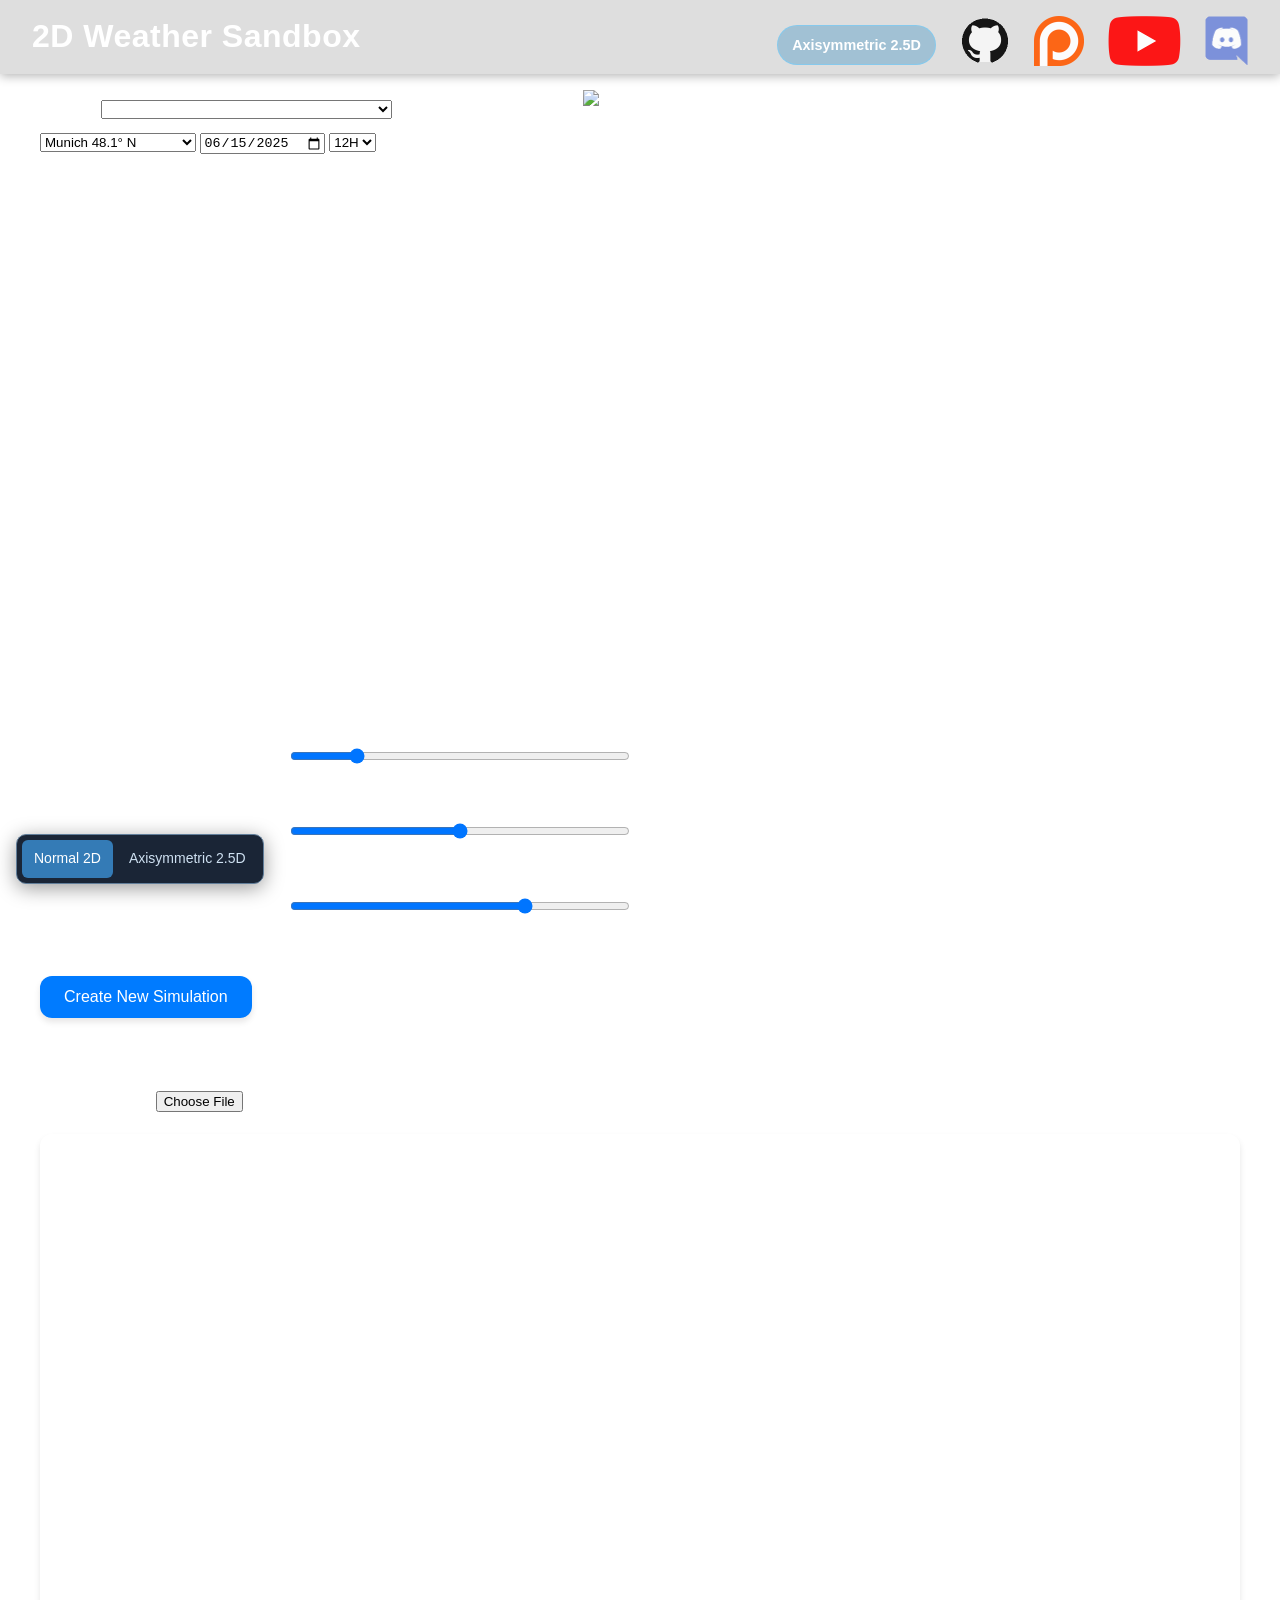
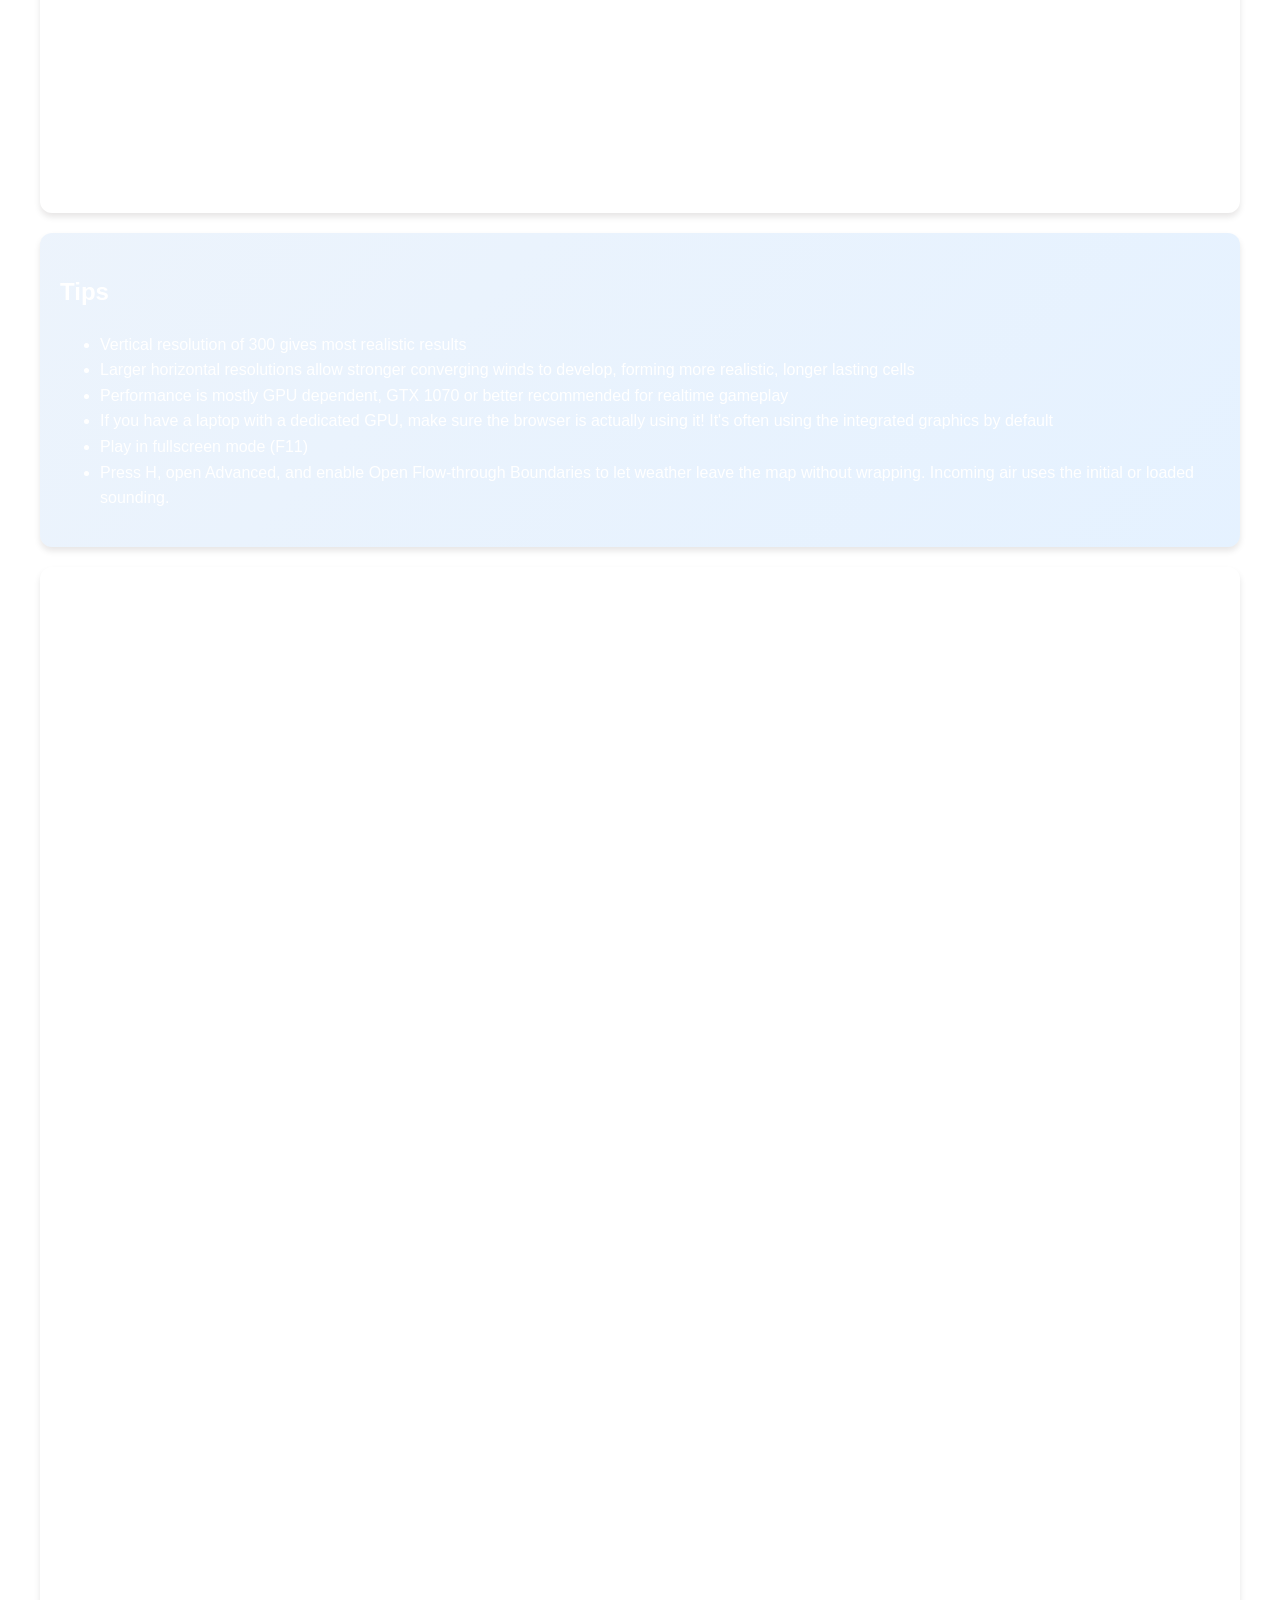
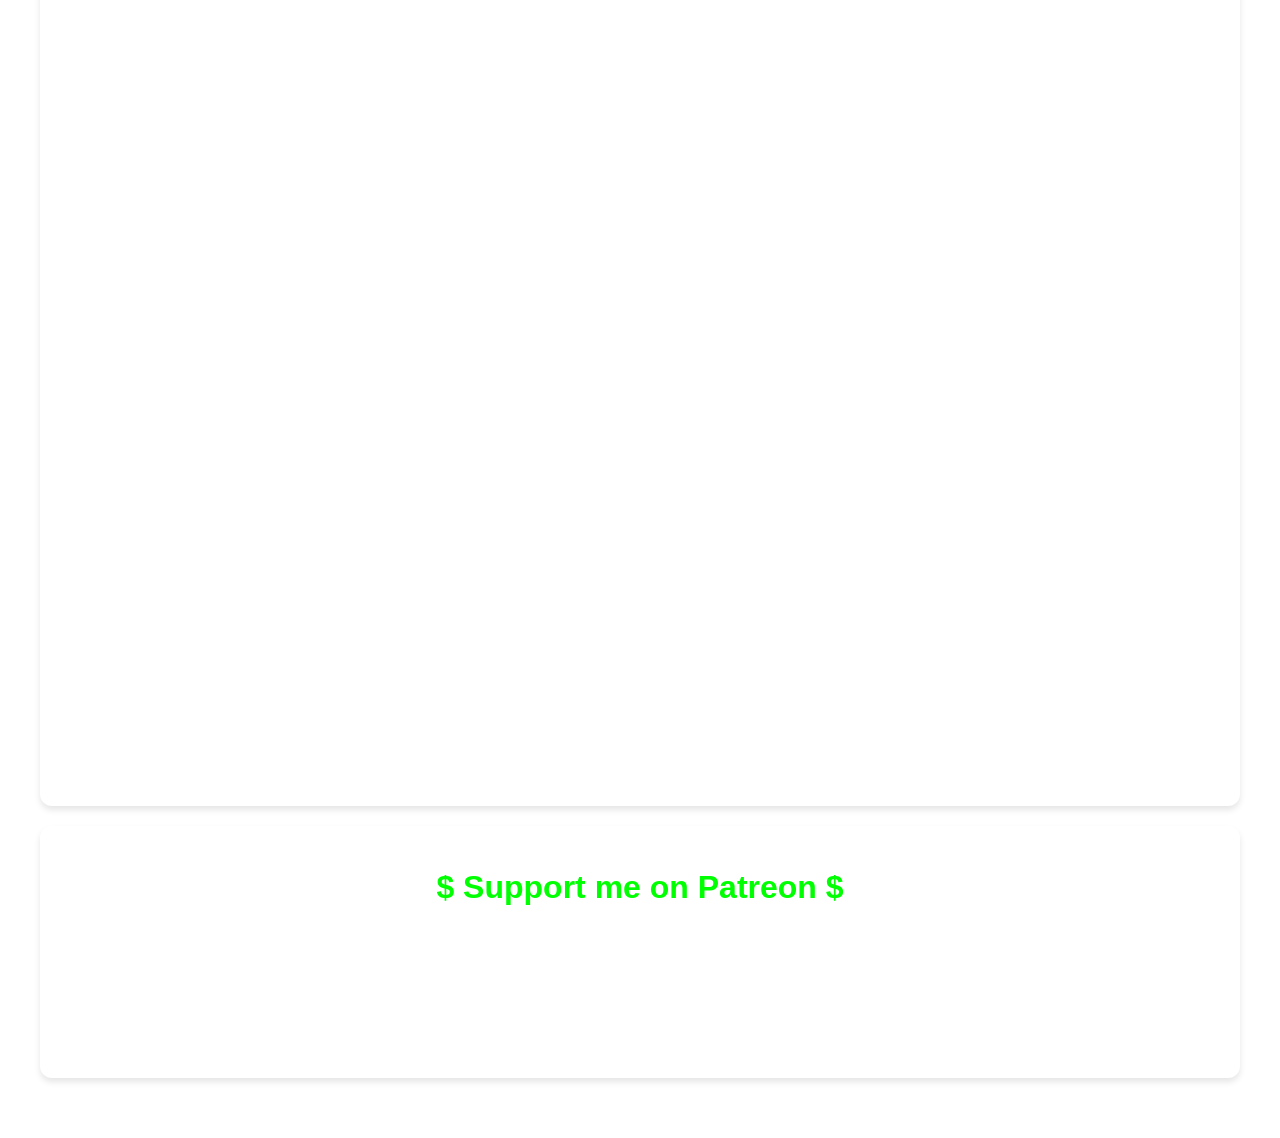
==== commit e2abfd12: "Add toggleable open flow-through boundaries" ====
--- a/index.html
+++ b/index.html
@@ -427,6 +427,8 @@
                     often
                     using the integrated graphics by default</li>
                 <li>Play in fullscreen mode (F11)</li>
+                <li>Press H, open Advanced, and enable Open Flow-through Boundaries to let weather leave the map without
+                    wrapping. Incoming air uses the initial or loaded sounding.</li>
             </ul>
         </div>
 
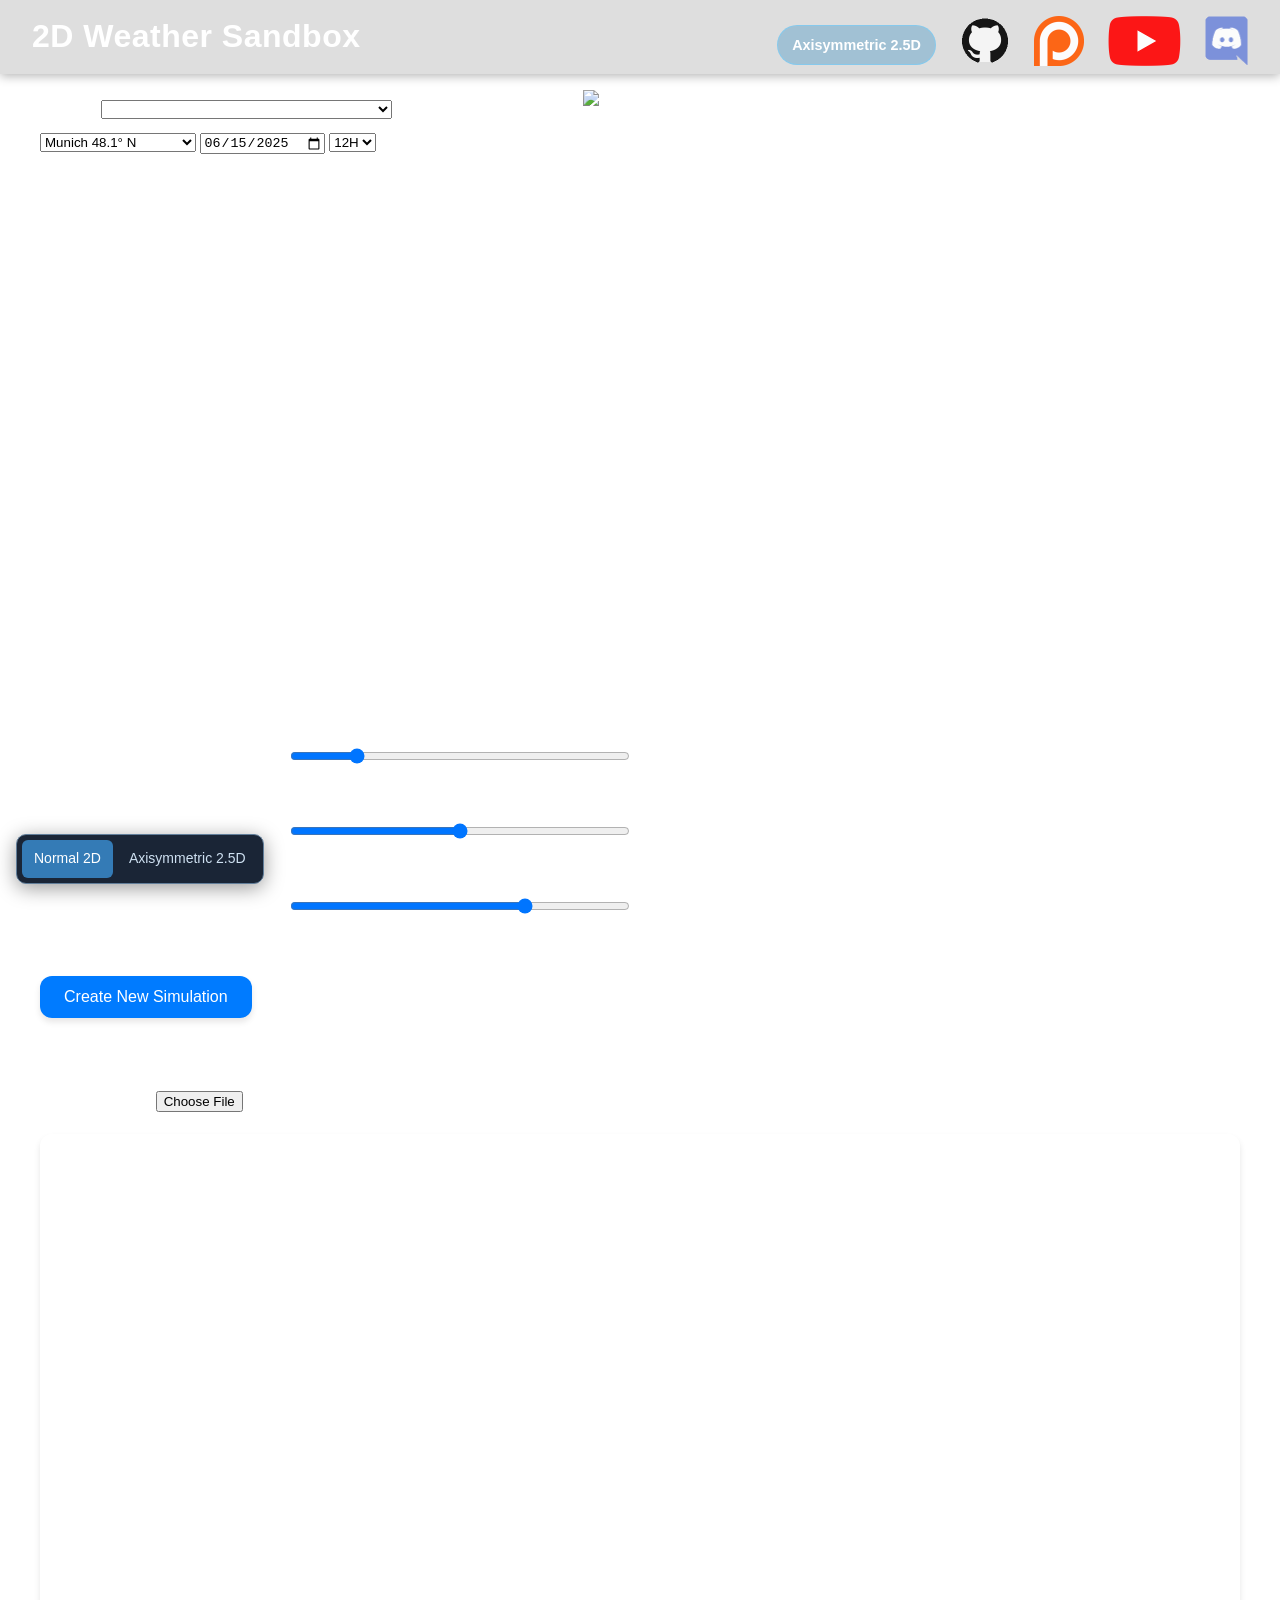
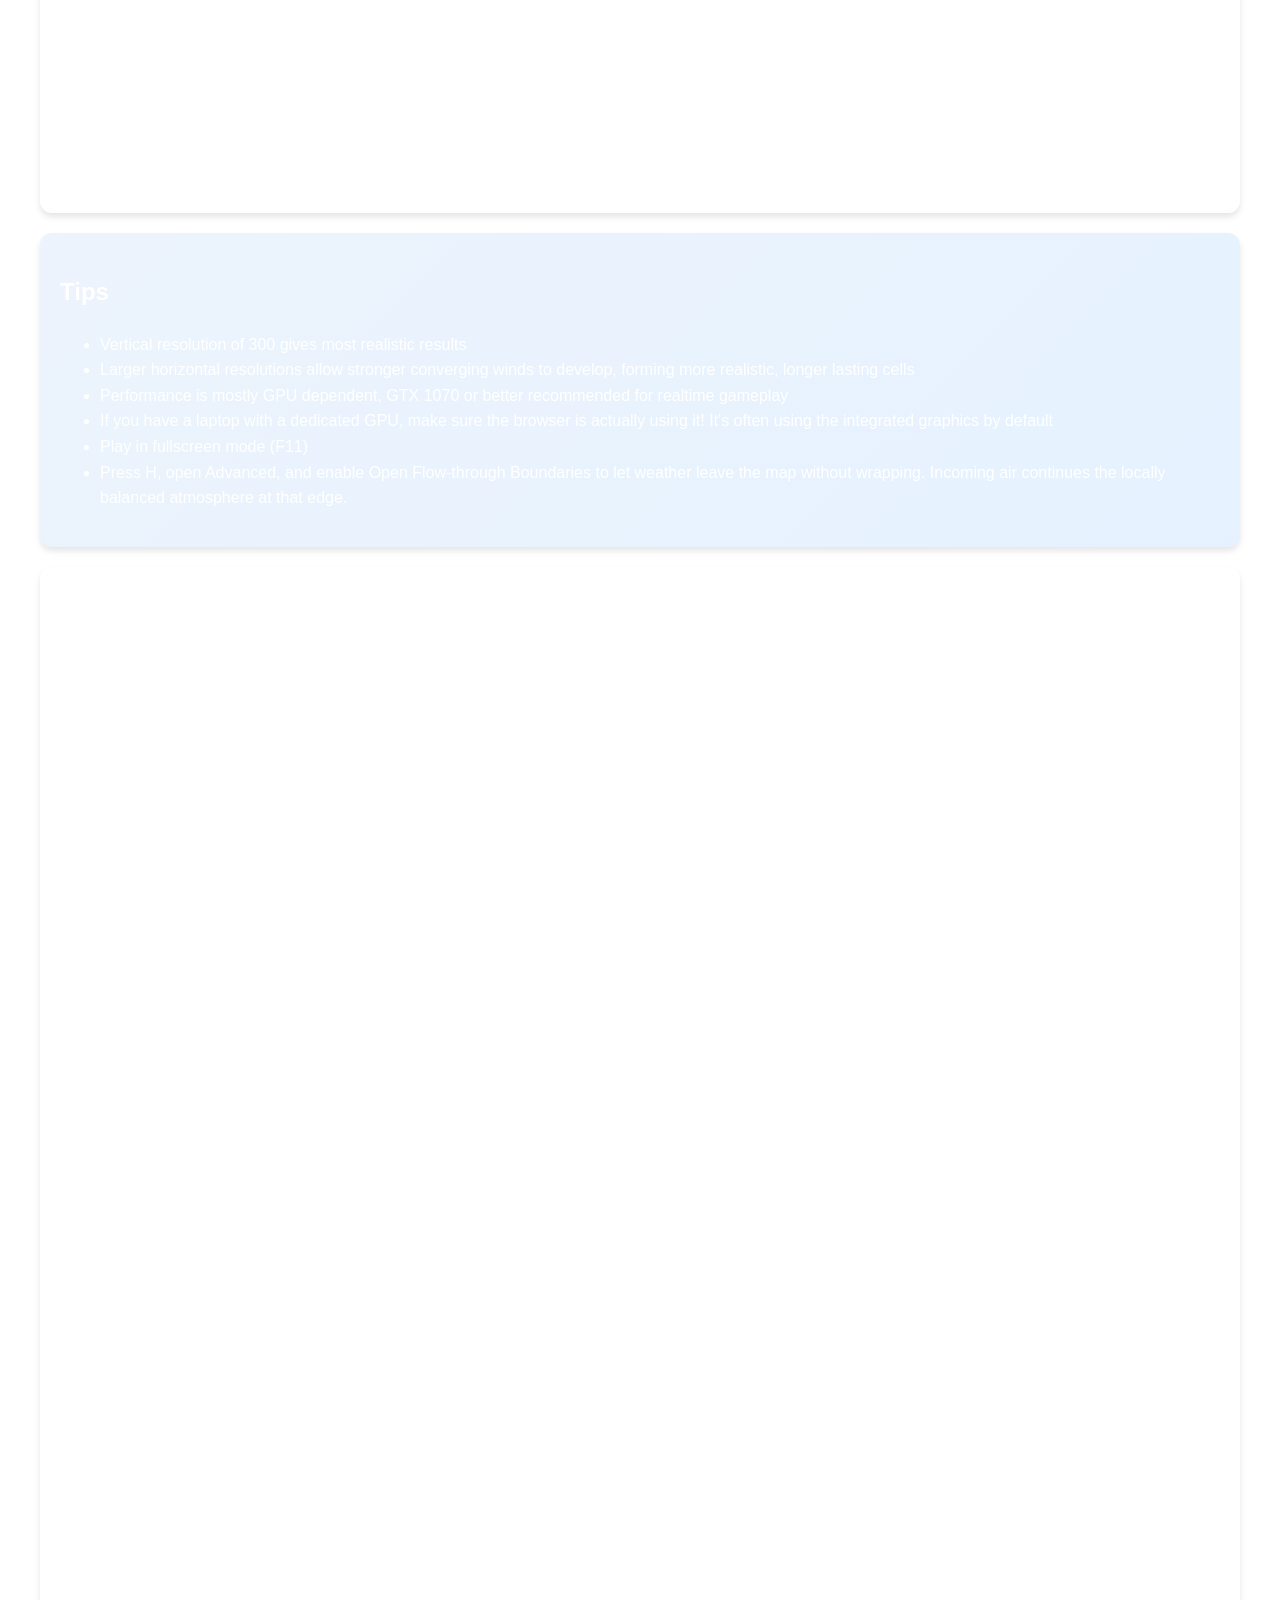
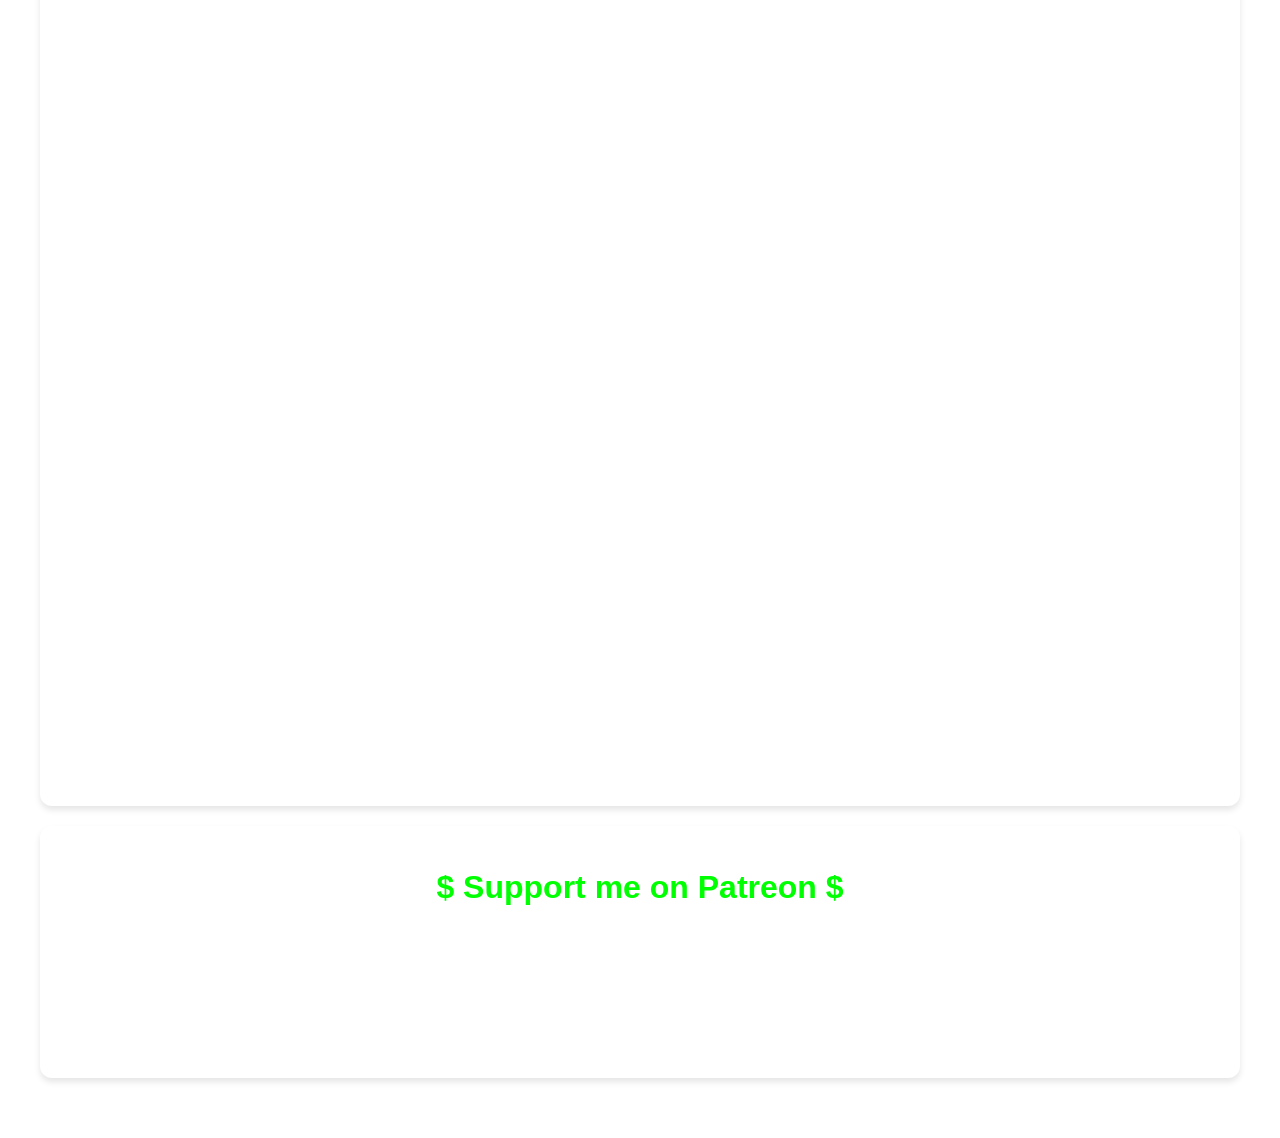
==== commit e9d9bde3: "Fix open-boundary edge jets" ====
--- a/index.html
+++ b/index.html
@@ -428,7 +428,7 @@
                     using the integrated graphics by default</li>
                 <li>Play in fullscreen mode (F11)</li>
                 <li>Press H, open Advanced, and enable Open Flow-through Boundaries to let weather leave the map without
-                    wrapping. Incoming air uses the initial or loaded sounding.</li>
+                    wrapping. Incoming air continues the locally balanced atmosphere at that edge.</li>
             </ul>
         </div>
 
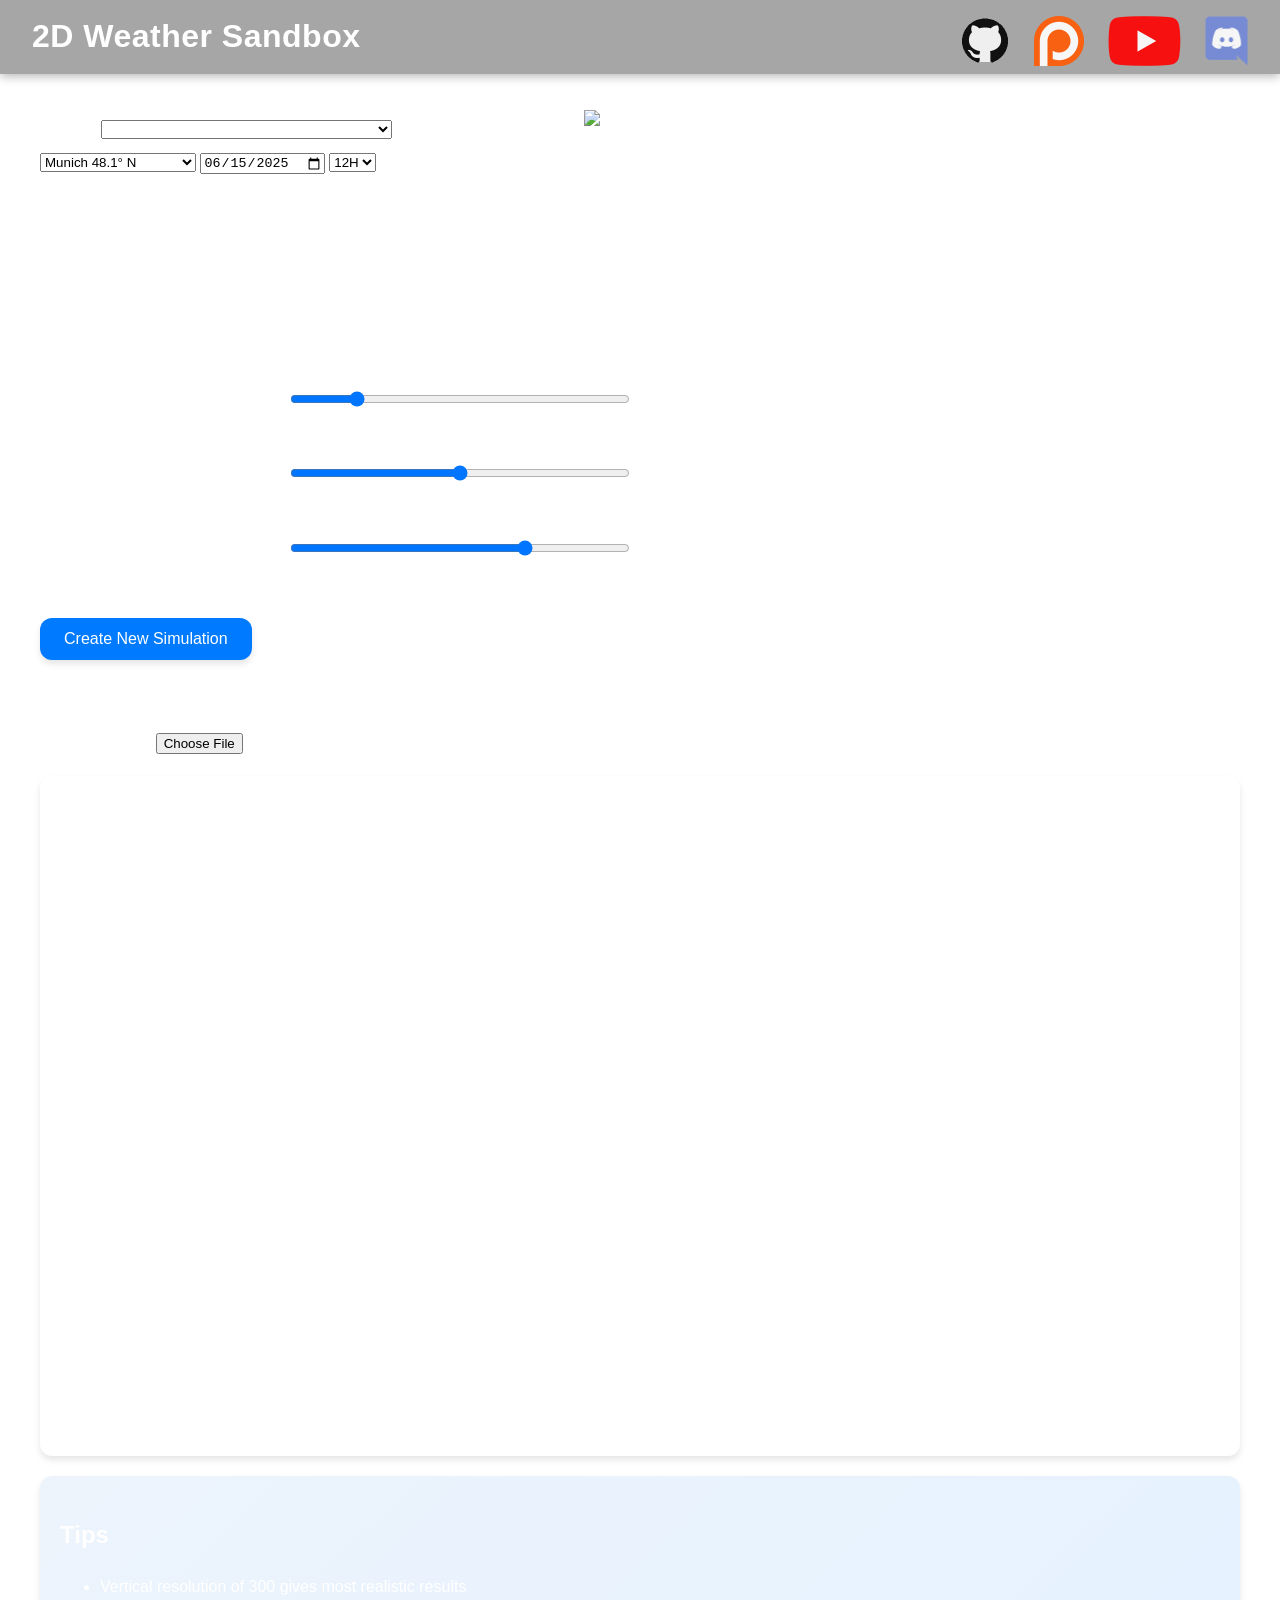
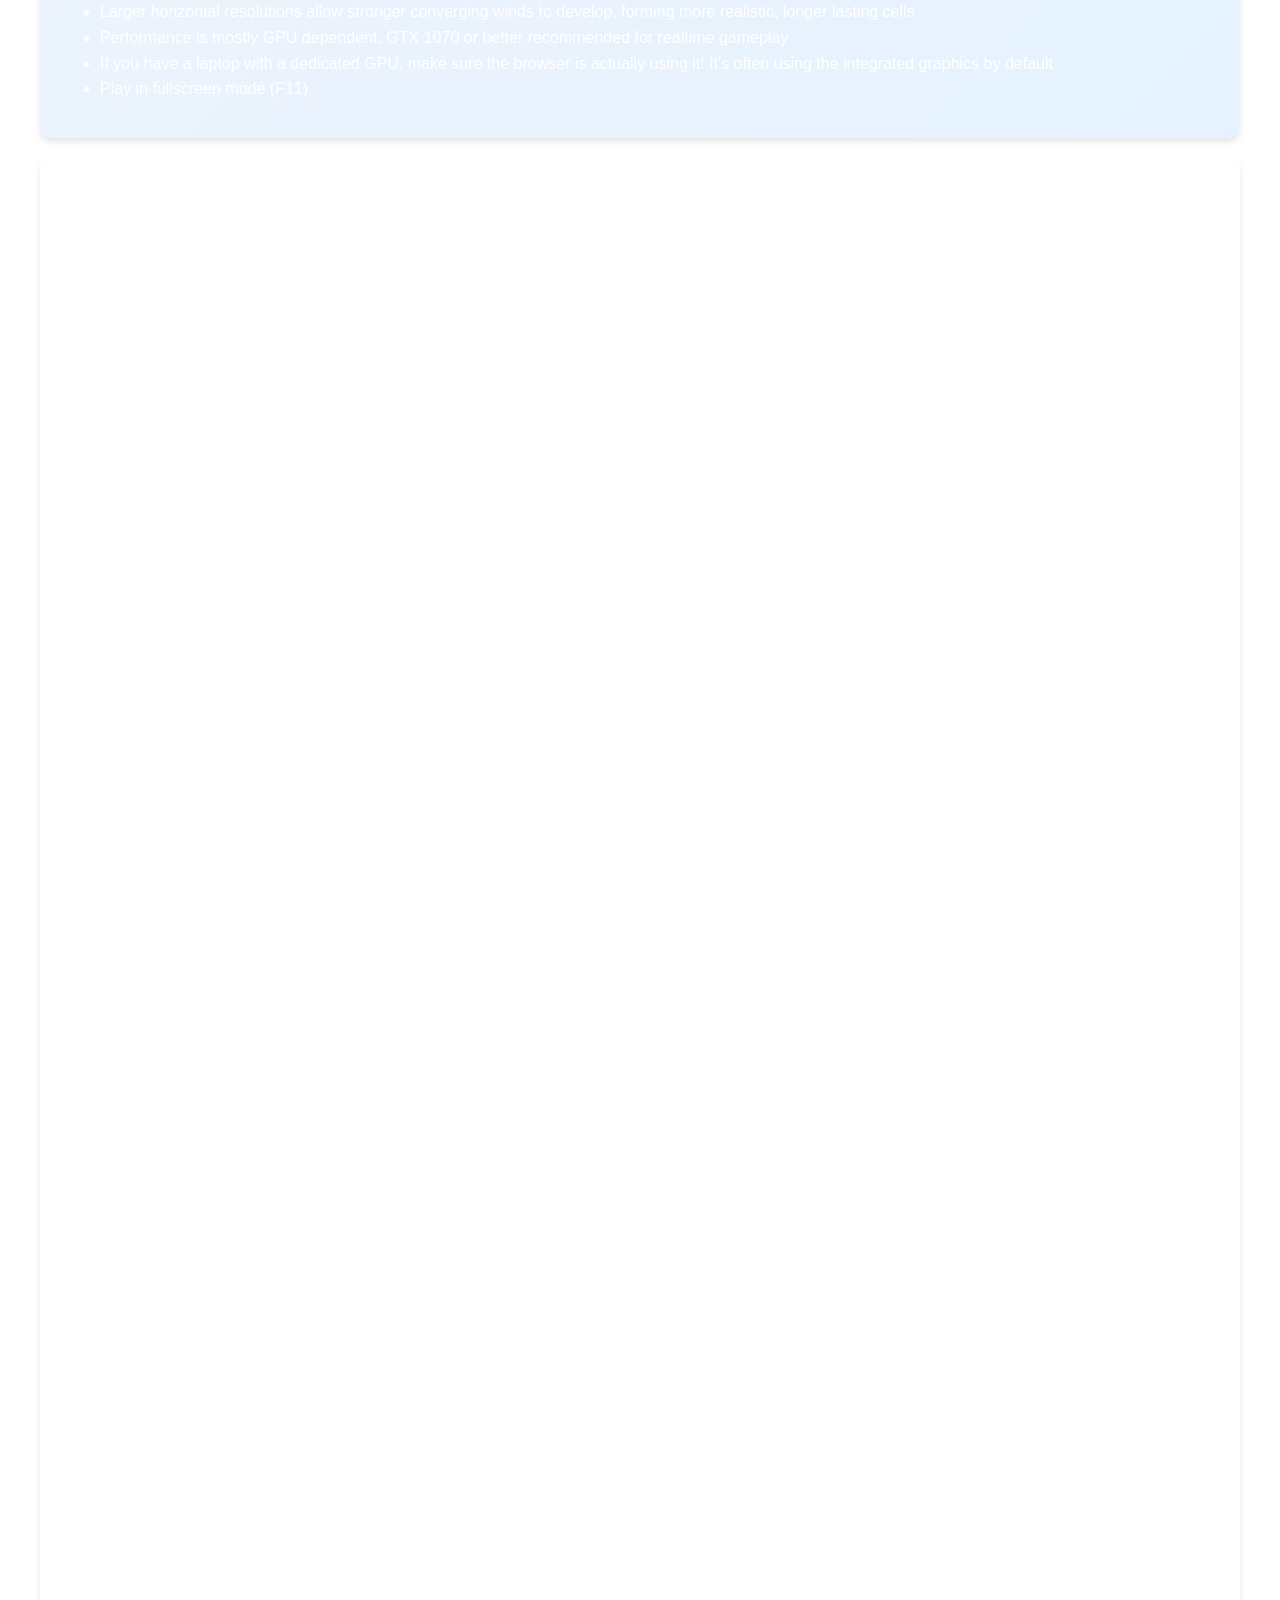
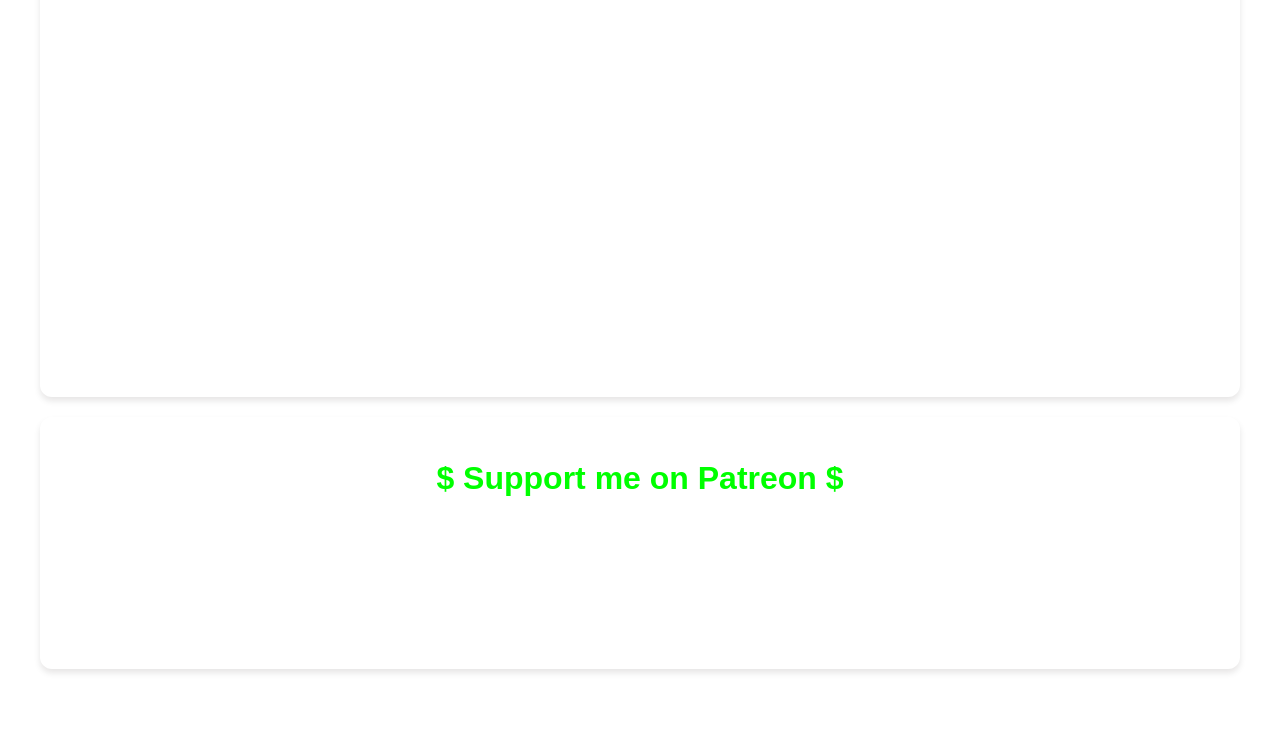
==== commit 279cfe18: "Fix runtime bugs, migrate legacy save files, and optimize WebGL2 performance - Add normalizeGuiContr" ====
--- a/index.html
+++ b/index.html
@@ -3,16 +3,13 @@
 
 <head>
     <meta charset="utf-8" />
-    <meta name="viewport" content="width=device-width, initial-scale=1" />
+    <meta name="viewport" content="width=device-width, initial-scale=1.0" />
     <title>2D Weather Sandbox</title>
     <script type="text/javascript" src="libraries/dat.gui.min.js"></script>
     <script type="text/javascript" src="libraries/pako.min.js"></script>
     <script type="text/javascript" src="libraries/chart.js"></script>
     <script type="text/javascript" src="libraries/chartjs-adapter-date-fns.js"></script>
-    <script type="text/javascript" src="terrainImport.js"></script>
     <script type="text/javascript" src="app.js"></script>
-    <script type="module" src="mode-switch.js"></script>
-    <link rel="stylesheet" href="mode-switch.css">
     <link rel="shortcut icon" type="image/x-icon" href="favicon.ico">
     <style>
         :root {
@@ -37,6 +34,17 @@
         }
 
 
+        @keyframes fadeIn {
+            from {
+                opacity: 0;
+                transform: translateY(6px);
+            }
+            to {
+                opacity: 1;
+                transform: translateY(0);
+            }
+        }
+
         .main-nav {
             position: fixed;
             top: 0;
@@ -46,10 +54,58 @@
             justify-content: space-between;
             align-items: center;
             padding: 0rem 2rem 0rem 2rem;
-            background: rgba(0, 0, 0, 0.13);
+            background: rgba(0, 0, 0, 0.35);
             backdrop-filter: blur(10px);
-            z-index: 0;
+            z-index: 10;
             box-shadow: 0 2px 10px rgba(0, 0, 0, 0.3);
+        }
+
+        .sounding-setup {
+            display: flex;
+            flex-wrap: wrap;
+            gap: 2rem 4rem;
+            align-items: flex-start;
+            width: 100%;
+            margin-top: 70px;
+            margin-bottom: 1.5rem;
+        }
+
+        .sounding-controls {
+            flex: 1 1 300px;
+            max-width: 480px;
+        }
+
+        #soundingPreview {
+            max-width: 100%;
+            height: auto;
+            max-height: 500px;
+            object-fit: contain;
+        }
+
+        @media (max-width: 768px) {
+            .main-nav {
+                padding: 0.4rem 1rem;
+            }
+            .nav-title h1 {
+                font-size: 1.25rem;
+            }
+            .nav-icons {
+                padding-top: 0.25rem;
+                gap: 0.75rem;
+            }
+            .nav-icons img {
+                height: 32px;
+            }
+            #IntroScreen {
+                margin: 10px;
+                padding: 12px;
+            }
+            table td {
+                display: block;
+                width: 100% !important;
+                box-sizing: border-box;
+                padding: 6px 4px;
+            }
         }
 
         .nav-title h1 {
@@ -77,26 +133,6 @@
         .nav-icons a:hover img {
             transform: scale(1.1);
             opacity: 1;
-        }
-
-        .nav-icons .nav-3d {
-            display: inline-flex;
-            align-items: center;
-            min-height: 40px;
-            padding: 0 14px;
-            border: 1px solid rgba(112, 207, 255, 0.55);
-            border-radius: 999px;
-            background: rgba(20, 126, 190, 0.3);
-            color: white;
-            font-size: 0.9rem;
-            font-weight: 700;
-            text-decoration: none;
-            transition: all 0.2s ease;
-        }
-
-        .nav-icons .nav-3d:hover {
-            transform: translateY(-1px);
-            background: rgba(20, 145, 220, 0.5);
         }
 
         .resolution-warning {
@@ -294,7 +330,6 @@
             <h1>2D Weather Sandbox</h1>
         </div>
         <div class="nav-icons">
-            <button class="nav-3d" id="open-axisymmetric" type="button">Axisymmetric 2.5D</button>
             <a href="https://github.com/niels747/2D-Weather-Sandbox" target="_blank" rel="noopener noreferrer">
                 <img src="resources/img/Github.png" alt="GitHub">
             </a>
@@ -312,17 +347,14 @@
 
     <div id="IntroScreen">
 
-        <p style="margin-top: 50px;"></p>
-
-        <div style="width: 100%; height: 500px;">
-            <div style="float: left; margin-right: 100px;">
+        <div class="sounding-setup">
+            <div class="sounding-controls">
                 <div>
                     Preset:<select id="presetSelect" style="margin: 10px;"></select>
                 </div>
                 <div>
                     <select id="stationSelect"></select>
-                    <input type="date" id="datePicker" value="2025-06-15" min="2010-01-01"
-                        onchange="prepareSounding();" />
+                    <input type="date" id="datePicker" value="2025-06-15" min="2010-01-01" />
 
                     <select id="hourSelector" onchange="prepareSounding();">
                         <option value="0">00H</option>
@@ -333,7 +365,7 @@
                     <p>Select a real world sounding to use as forcing in the simulation</p>
                 </div>
             </div>
-            <img style="float: left; height: 500px;" id="soundingPreview"
+            <img id="soundingPreview"
                 alt="Sounding not available, Please select a different time.">
         </div>
 
@@ -345,7 +377,7 @@
 
             <table>
                 <tr>
-                    <td><b>Horizontal resolution</b></td>
+                    <td><b>Horizontal view</b></td>
                     <td style="width: 30%">
                         <input type="range" min="100" max="16000" value="3000" step="100" id="simResSelX" />
                         <output id="simResShowX"></output>
@@ -382,7 +414,7 @@
 
         <p style="margin-top: 70px;">
             <label for="fileInput">Load Save File:</label>
-            <input type="file" id="fileInput" name="fileInput" accept=".weathersandbox " onchange="loadData()" />
+            <input type="file" id="fileInput" name="fileInput" accept=".weathersandbox" onchange="loadData()" />
         </p>
 
         <div class="example-files">
@@ -427,8 +459,6 @@
                     often
                     using the integrated graphics by default</li>
                 <li>Play in fullscreen mode (F11)</li>
-                <li>Press H, open Advanced, and enable Open Flow-through Boundaries to let weather leave the map without
-                    wrapping. Incoming air continues the locally balanced atmosphere at that edge.</li>
             </ul>
         </div>
 
@@ -589,11 +619,9 @@
         </div>
     </div>
 
-    </div>
-
     <canvas id="graphCanvas"></canvas>
     <canvas id="dropletInfoCanvas" width="90" height="50"
-        style="z-index: 1; position: absolute; left: 50%; top: 50%;"></canvas>
+        style="z-index: 1; position: absolute; left: 50%; top: 50%; display: none; pointer-events: none;"></canvas>
     <canvas id="mainCanvas">
         Your browser does not support HTML5, you must be using a really old browser!
     </canvas>
